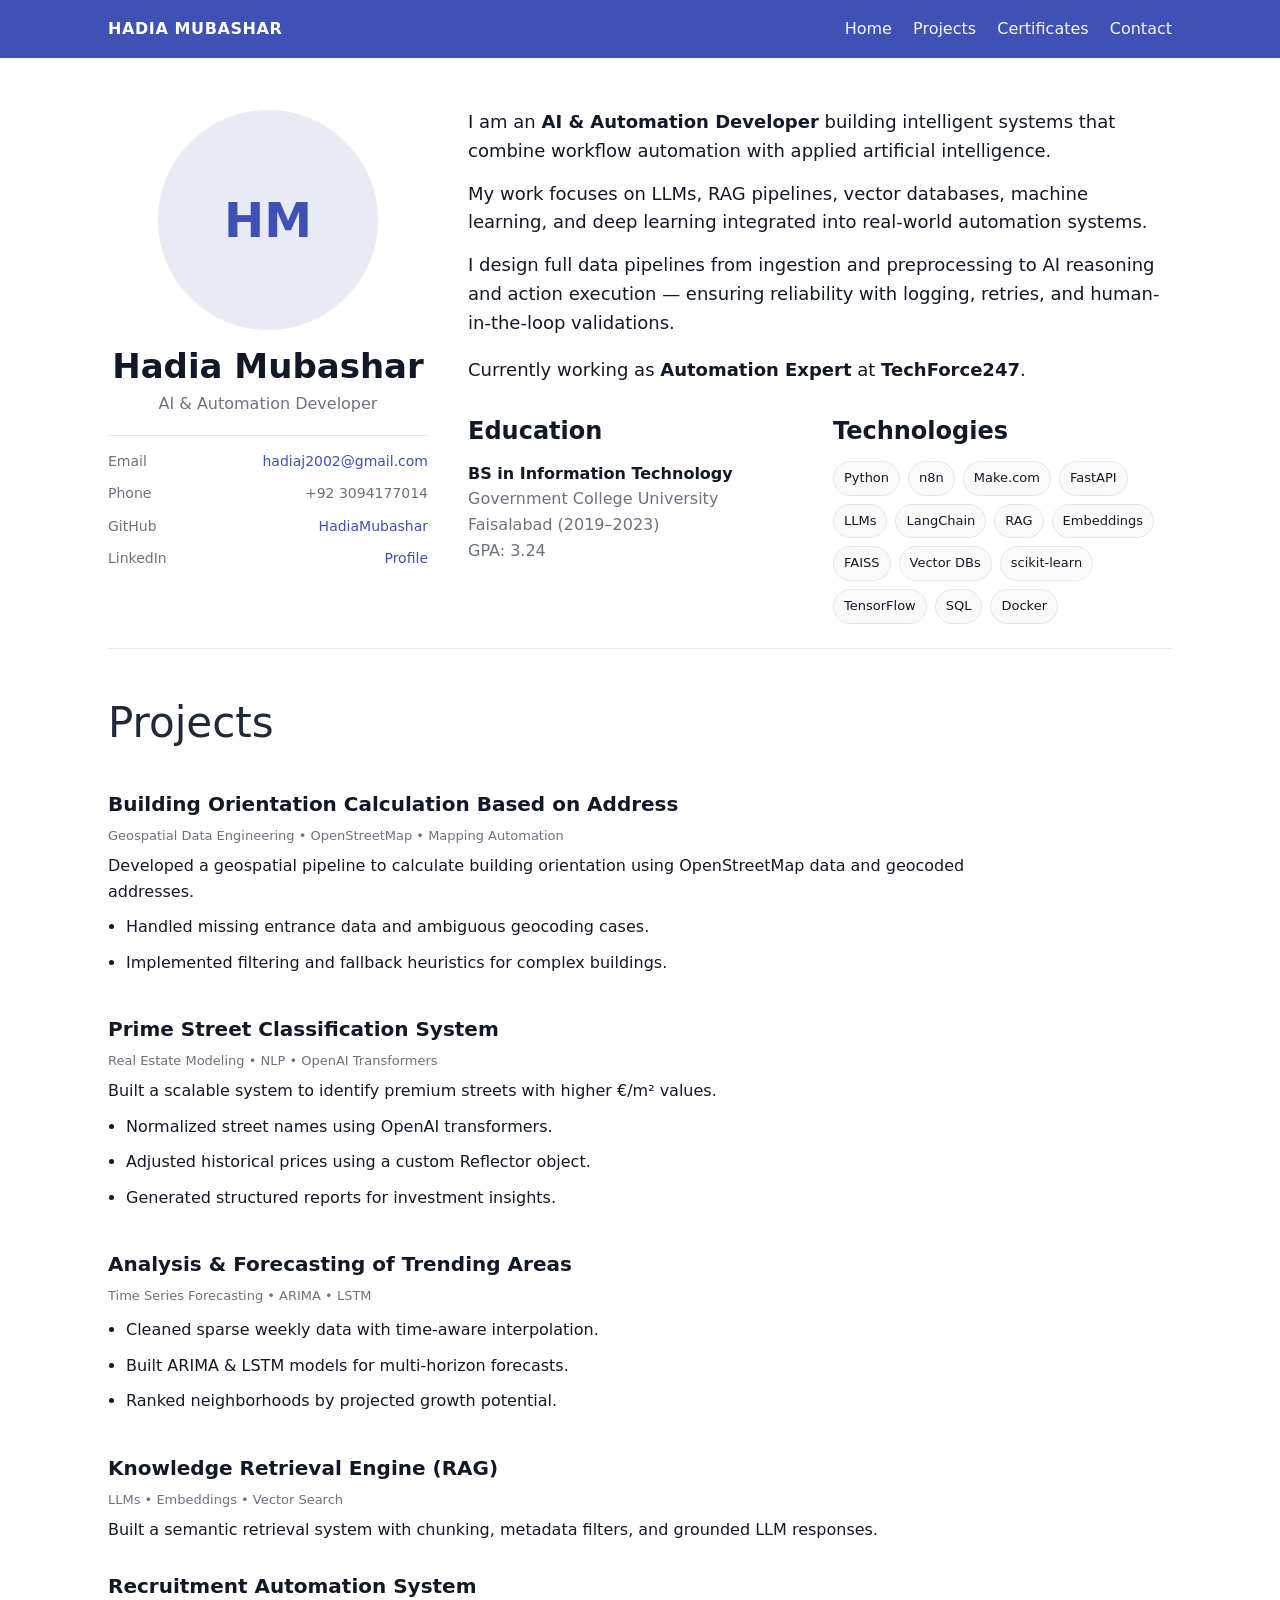
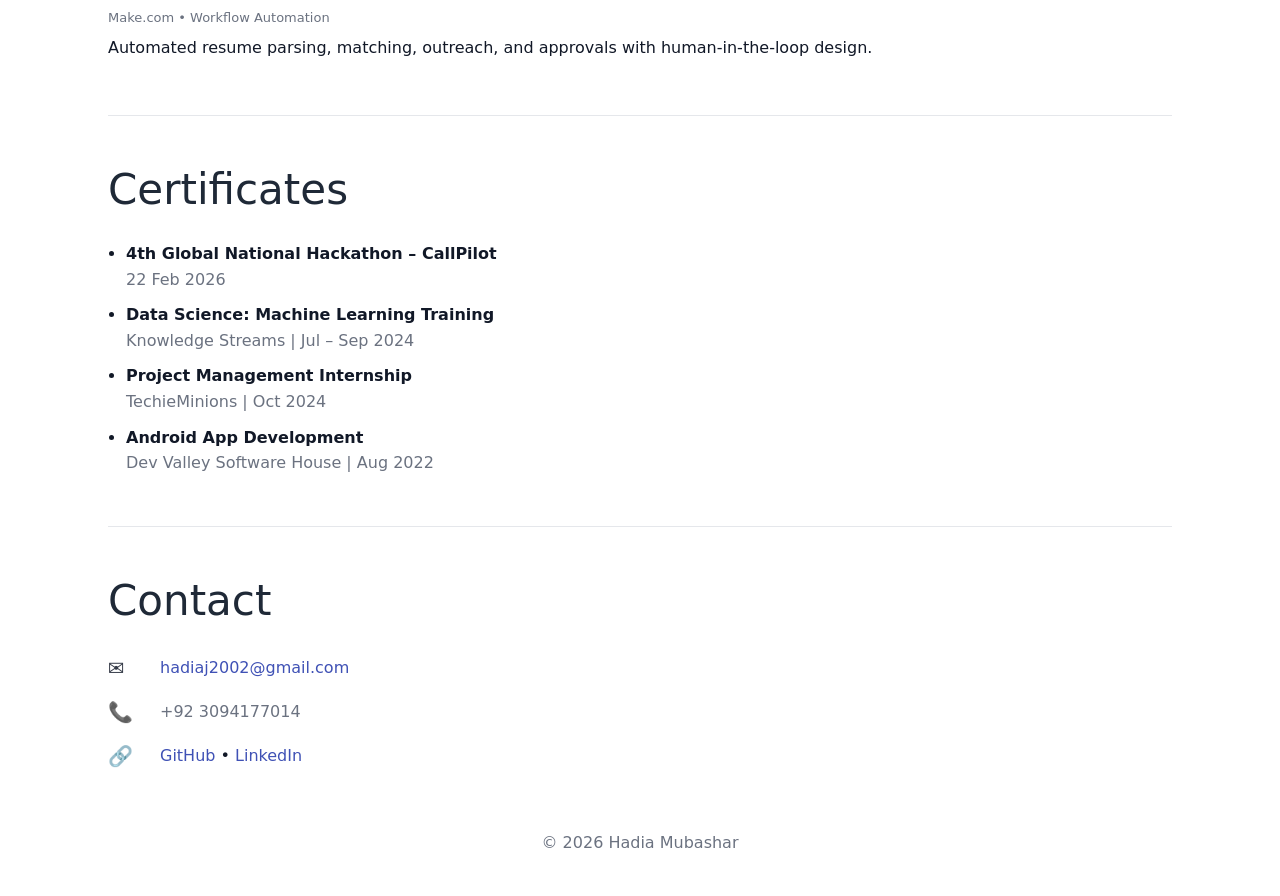
==== index.html @ 17ec46f5 "Update index.html" ====
<!doctype html>
<html lang="en">
<head>
  <meta charset="utf-8" />
  <meta name="viewport" content="width=device-width,initial-scale=1" />
  <title>Hadia Mubashar — AI & Automation Developer</title>
  <meta name="description" content="AI & Automation Developer | Machine Learning | RAG | Vector Databases | Geospatial Data | Forecasting" />
  <link rel="icon" href="./assets/favicon.svg" />
  <link rel="stylesheet" href="./assets/styles.css" />
</head>

<body>

  <!-- Top Navigation -->
  <header class="topbar">
    <div class="container topbar-inner">
      <div class="brand">HADIA MUBASHAR</div>
      <nav class="nav">
        <a href="#home">Home</a>
        <a href="#projects">Projects</a>
        <a href="#certificates">Certificates</a>
        <a href="#contact">Contact</a>
      </nav>
    </div>
  </header>

  <main id="home" class="container">

    <!-- Hero Section -->
    <section class="hero">

      <!-- Left Column -->
      <aside class="left">

        <div class="photo-wrap">
          <!-- Upload your image as assets/profile.jpg -->
          <img class="photo"
               src="./assets/profile.jpg"
               alt="Hadia Mubashar"
               onerror="this.style.display='none'; document.getElementById('photoFallback').style.display='grid';" />
          <div id="photoFallback" class="photo-fallback">HM</div>
        </div>

        <h1 class="name">Hadia Mubashar</h1>
        <div class="role">AI & Automation Developer</div>

        <div class="contact-mini">
          <div><span>Email</span> <a id="emailText" href="#">hadiaj2002@gmail.com</a></div>
          <div><span>Phone</span> <span class="muted">+92 3094177014</span></div>
          <div><span>GitHub</span> <a id="lnk-github" href="#" target="_blank">HadiaMubashar</a></div>
          <div><span>LinkedIn</span> <a id="lnk-linkedin" href="#" target="_blank">Profile</a></div>
        </div>

      </aside>

      <!-- Right Column -->
      <section class="right">

        <p class="lead">
          I am an <strong>AI & Automation Developer</strong> building intelligent systems that combine
          workflow automation with applied artificial intelligence.
        </p>

        <p class="lead">
          My work focuses on LLMs, RAG pipelines, 
          vector databases, machine learning, and 
          deep learning integrated into real-world automation systems.
        </p>

        <p class="lead">
          I design full data pipelines from ingestion and preprocessing to AI reasoning 
          and action execution — ensuring reliability with logging, retries, and 
          human-in-the-loop validations.
        </p>

        <p class="current">
          Currently working as <strong>Automation Expert</strong> at 
          <strong>TechForce247</strong>.
        </p>

        <!-- Education + Technologies -->
        <section class="two-col">

          <div class="block">
            <h2>Education</h2>
            <div class="edu">
              <div class="edu-title">BS in Information Technology</div>
              <div class="muted">Government College University Faisalabad (2019–2023)</div>
              <div class="muted">GPA: 3.24</div>
            </div>
          </div>

          <div class="block">
            <h2>Technologies</h2>
            <div class="chips">
              <span class="chip">Python</span>
              <span class="chip">n8n</span>
              <span class="chip">Make.com</span>
              <span class="chip">FastAPI</span>
              <span class="chip">LLMs</span>
              <span class="chip">LangChain</span>
              <span class="chip">RAG</span>
              <span class="chip">Embeddings</span>
              <span class="chip">FAISS</span>
              <span class="chip">Vector DBs</span>
              <span class="chip">scikit-learn</span>
              <span class="chip">TensorFlow</span>
              <span class="chip">SQL</span>
              <span class="chip">Docker</span>
            </div>
          </div>

        </section>

      </section>
    </section>

    <!-- Projects Section -->
    <section id="projects" class="section">
      <h2 class="section-title">Projects</h2>

      <div class="project">
        <h3>Building Orientation Calculation Based on Address</h3>
        <div class="meta">Geospatial Data Engineering • OpenStreetMap • Mapping Automation</div>
        <p>
          Developed a geospatial pipeline to calculate building orientation using 
          OpenStreetMap data and geocoded addresses.
        </p>
        <ul class="plain-list">
          <li>Handled missing entrance data and ambiguous geocoding cases.</li>
          <li>Implemented filtering and fallback heuristics for complex buildings.</li>
        </ul>
      </div>

      <div class="project">
        <h3>Prime Street Classification System</h3>
        <div class="meta">Real Estate Modeling • NLP • OpenAI Transformers</div>
        <p>
          Built a scalable system to identify premium streets with higher €/m² values.
        </p>
        <ul class="plain-list">
          <li>Normalized street names using OpenAI transformers.</li>
          <li>Adjusted historical prices using a custom Reflector object.</li>
          <li>Generated structured reports for investment insights.</li>
        </ul>
      </div>

      <div class="project">
        <h3>Analysis & Forecasting of Trending Areas</h3>
        <div class="meta">Time Series Forecasting • ARIMA • LSTM</div>
        <ul class="plain-list">
          <li>Cleaned sparse weekly data with time-aware interpolation.</li>
          <li>Built ARIMA & LSTM models for multi-horizon forecasts.</li>
          <li>Ranked neighborhoods by projected growth potential.</li>
        </ul>
      </div>

      <div class="project">
        <h3>Knowledge Retrieval Engine (RAG)</h3>
        <div class="meta">LLMs • Embeddings • Vector Search</div>
        <p>
          Built a semantic retrieval system with chunking, metadata filters,
          and grounded LLM responses.
        </p>
      </div>

      <div class="project">
        <h3>Recruitment Automation System</h3>
        <div class="meta">Make.com • Workflow Automation</div>
        <p>
          Automated resume parsing, matching, outreach, and approvals with 
          human-in-the-loop design.
        </p>
      </div>
    </section>

    <!-- Certificates -->
    <section id="certificates" class="section">
      <h2 class="section-title">Certificates</h2>

      <ul class="plain-list">
        <li>
          <strong>4th Global National Hackathon – CallPilot</strong>
          <div class="muted">22 Feb 2026</div>
        </li>

        <li>
          <strong>Data Science: Machine Learning Training</strong>
          <div class="muted">Knowledge Streams | Jul – Sep 2024</div>
        </li>

        <li>
          <strong>Project Management Internship</strong>
          <div class="muted">TechieMinions | Oct 2024</div>
        </li>

        <li>
          <strong>Android App Development</strong>
          <div class="muted">Dev Valley Software House | Aug 2022</div>
        </li>
      </ul>
    </section>

    <!-- Contact -->
    <section id="contact" class="section contact">
      <h2 class="section-title">Contact</h2>

      <div class="contact-grid">
        <div class="contact-row">
          <div class="icon">✉️</div>
          <div><a id="lnk-email" href="#">hadiaj2002@gmail.com</a></div>
        </div>

        <div class="contact-row">
          <div class="icon">📞</div>
          <div class="muted">+92 3094177014</div>
        </div>

        <div class="contact-row">
          <div class="icon">🔗</div>
          <div>
            <a id="lnk-github2" href="#" target="_blank">GitHub</a> •
            <a id="lnk-linkedin2" href="#" target="_blank">LinkedIn</a>
          </div>
        </div>
      </div>
    </section>

    <footer class="footer">
      © <span id="year"></span> Hadia Mubashar
    </footer>

  </main>

  <script src="./assets/config.js"></script>
  <script src="./assets/app.js"></script>

</body>
</html>
---- assets/styles.css ----
:root{
  --brand:#3f51b5;
  --bg:#ffffff;
  --muted:#6b7280;
  --text:#111827;
  --line:#e5e7eb;
}

*{box-sizing:border-box}
html,body{margin:0;padding:0;background:var(--bg);color:var(--text);font-family: ui-sans-serif, system-ui, -apple-system, Segoe UI, Roboto; line-height:1.6}
a{color:var(--brand);text-decoration:none}
a:hover{text-decoration:underline}

.container{max-width:1100px;margin:0 auto;padding:0 18px}

/* Top bar */
.topbar{position:sticky;top:0;z-index:10;background:var(--brand);color:#fff}
.topbar-inner{display:flex;align-items:center;justify-content:space-between;height:58px}
.brand{font-weight:800;letter-spacing:.6px}
.nav a{color:#fff;margin-left:16px;opacity:.95}
.nav a:hover{opacity:1;text-decoration:none}

/* Hero layout (like the example) */
.hero{
  display:grid;
  grid-template-columns:320px 1fr;
  gap:40px;
  padding:42px 0 24px;
}

@media (max-width: 900px){
  .hero{grid-template-columns:1fr;gap:22px}
}

.left{padding-top:10px}
.photo-wrap{width:220px;height:220px;border-radius:999px;overflow:hidden;margin:0 auto 18px;border:1px solid var(--line);background:#f3f4f6}
.photo{width:100%;height:100%;object-fit:cover;display:block}
.photo-fallback{
  width:100%;height:100%;
  display:none;place-items:center;
  font-weight:900;font-size:48px;color:var(--brand);
  background:#e8eaf6;
}

.name{text-align:center;margin:10px 0 6px;font-size:34px;line-height:1.1}
.role{text-align:center;color:var(--muted);font-size:16px;margin-bottom:18px}

.contact-mini{
  border-top:1px solid var(--line);
  padding-top:14px;
  display:grid;
  gap:10px;
  font-size:14px;
}
.contact-mini > div{display:flex;justify-content:space-between;gap:14px}
.contact-mini span:first-child{color:var(--muted)}

.right{padding-top:8px}
.lead{
  font-size:18px;
  margin:0 0 14px;
}
.current{
  margin:18px 0 0;
  font-size:18px;
}

/* Two-column blocks under description */
.two-col{
  display:grid;
  grid-template-columns:1fr 1fr;
  gap:26px;
  margin-top:28px;
}
@media (max-width: 900px){
  .two-col{grid-template-columns:1fr}
}

.block h2{margin:0 0 10px;font-size:24px}
.edu-title{font-weight:800}
.muted{color:var(--muted)}
.small{font-size:13px}

/* Chips */
.chips{display:flex;flex-wrap:wrap;gap:8px}
.chip{border:1px solid var(--line);padding:6px 10px;border-radius:999px;font-size:13px;background:#fafafa}

/* Sections */
.section{padding:40px 0;border-top:1px solid var(--line)}
.section-title{font-size:42px;font-weight:400;margin:0 0 18px;color:#1f2937}

/* Projects list like “Papers” */
.project{padding:14px 0}
.project h3{margin:0 0 6px;font-size:20px}
.meta{color:var(--muted);font-size:13px;margin-bottom:6px}
.project p{margin:0;max-width:85ch}

.plain-list{margin:0;padding-left:18px}
.plain-list li{margin:10px 0}

/* Contact */
.contact-grid{display:grid;gap:12px;max-width:520px}
.contact-row{display:grid;grid-template-columns:40px 1fr;align-items:center;gap:12px}
.icon{font-size:20px;opacity:.85}

.footer{padding:18px 0 40px;color:var(--muted);text-align:center}
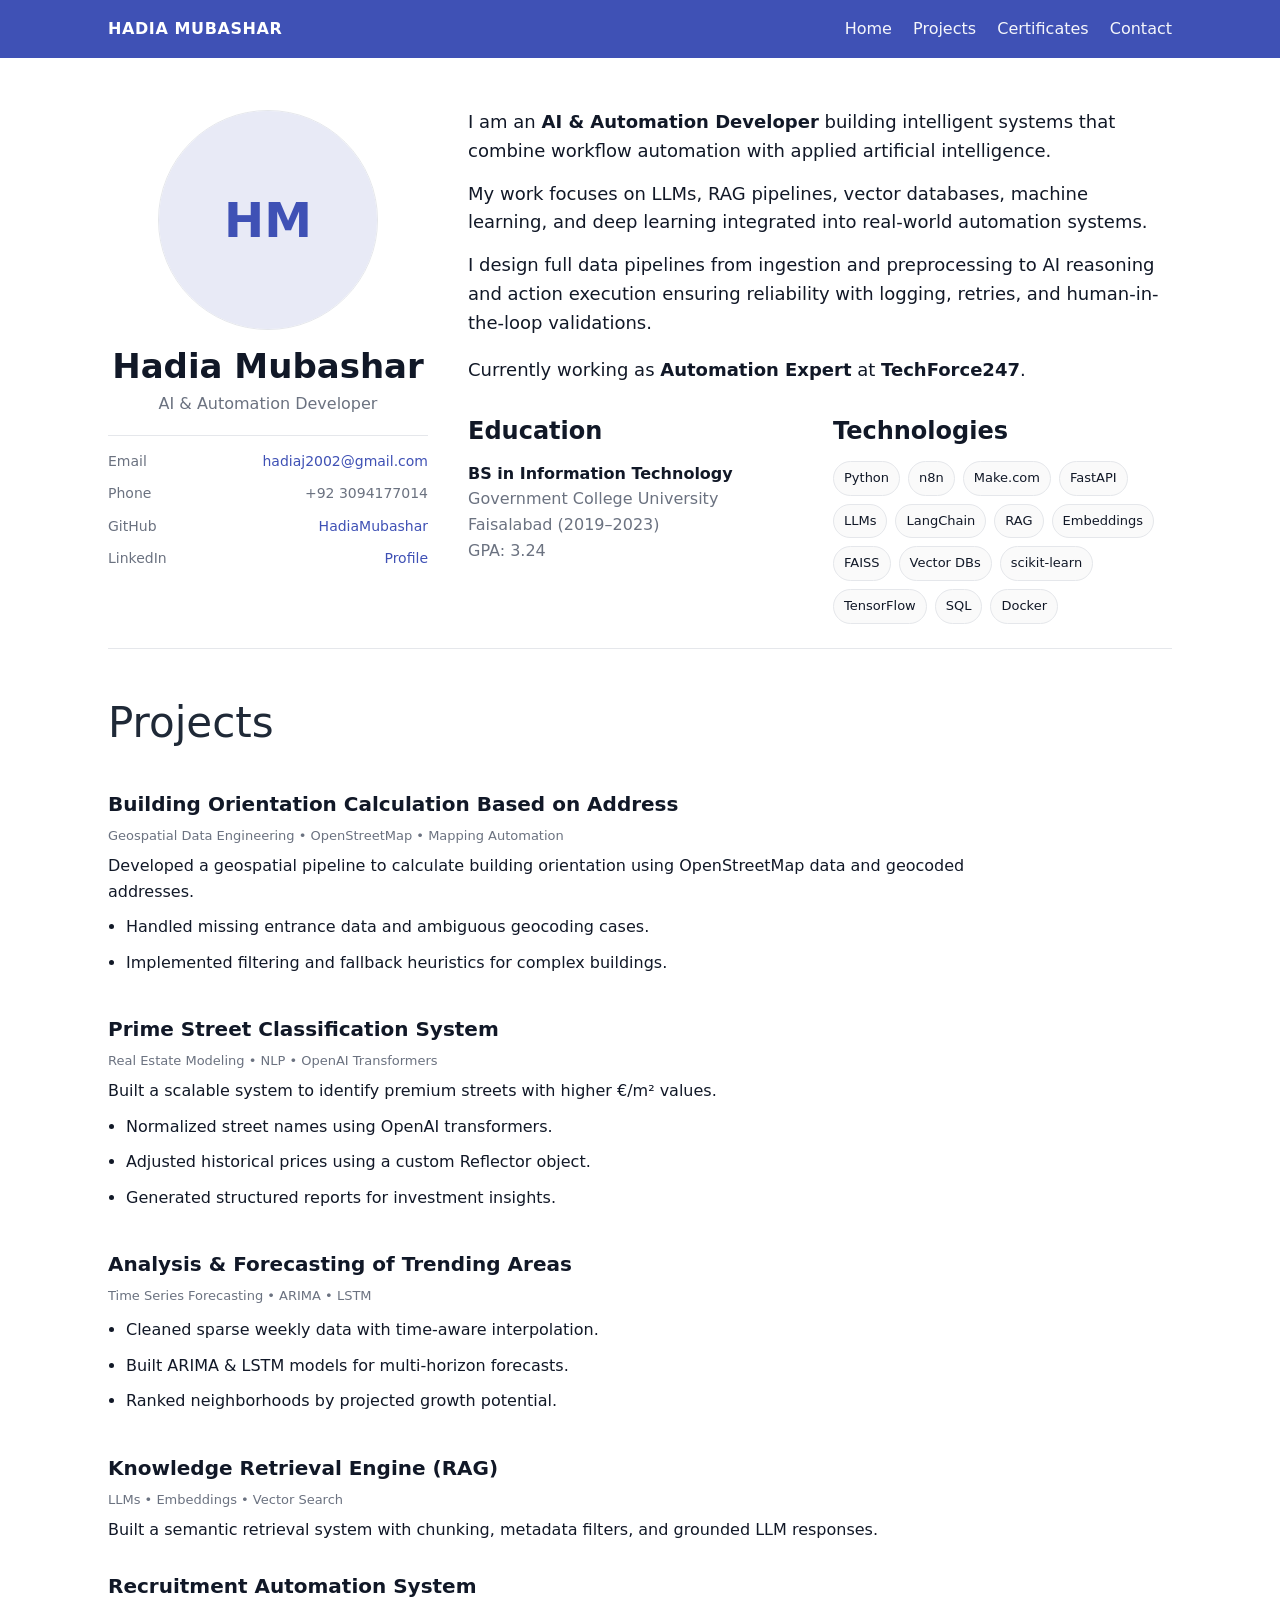
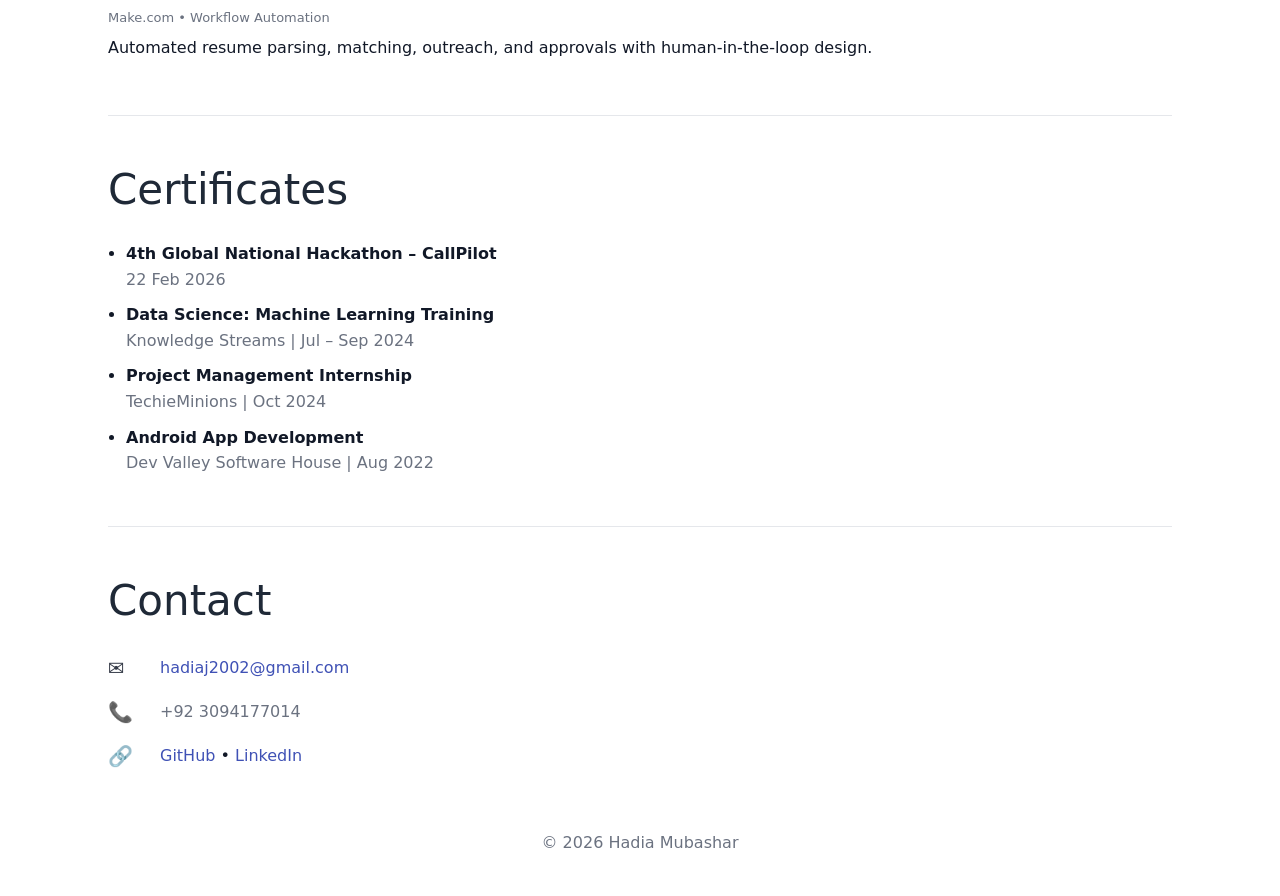
==== commit 4b68b730: "Update index.html" ====
--- a/index.html
+++ b/index.html
@@ -69,7 +69,7 @@
 
         <p class="lead">
           I design full data pipelines from ingestion and preprocessing to AI reasoning 
-          and action execution — ensuring reliability with logging, retries, and 
+          and action execution ensuring reliability with logging, retries, and 
           human-in-the-loop validations.
         </p>
 
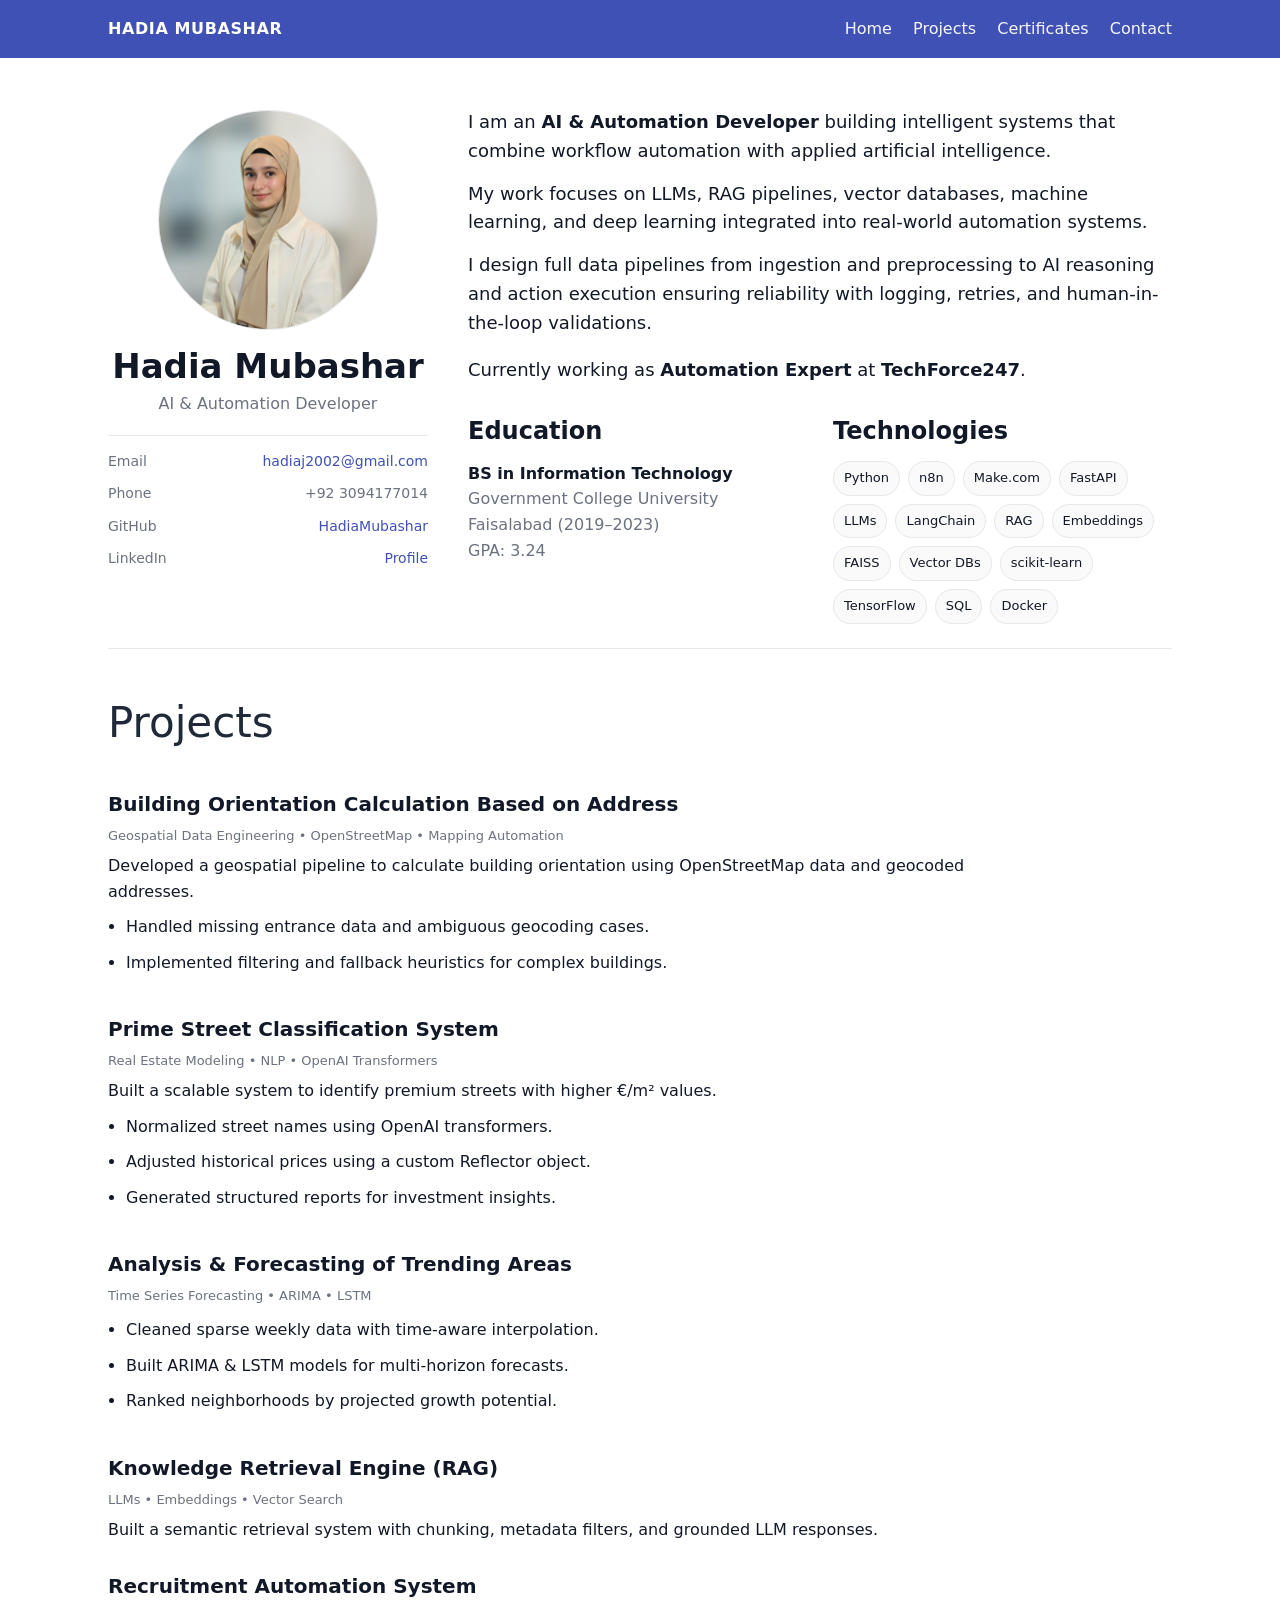
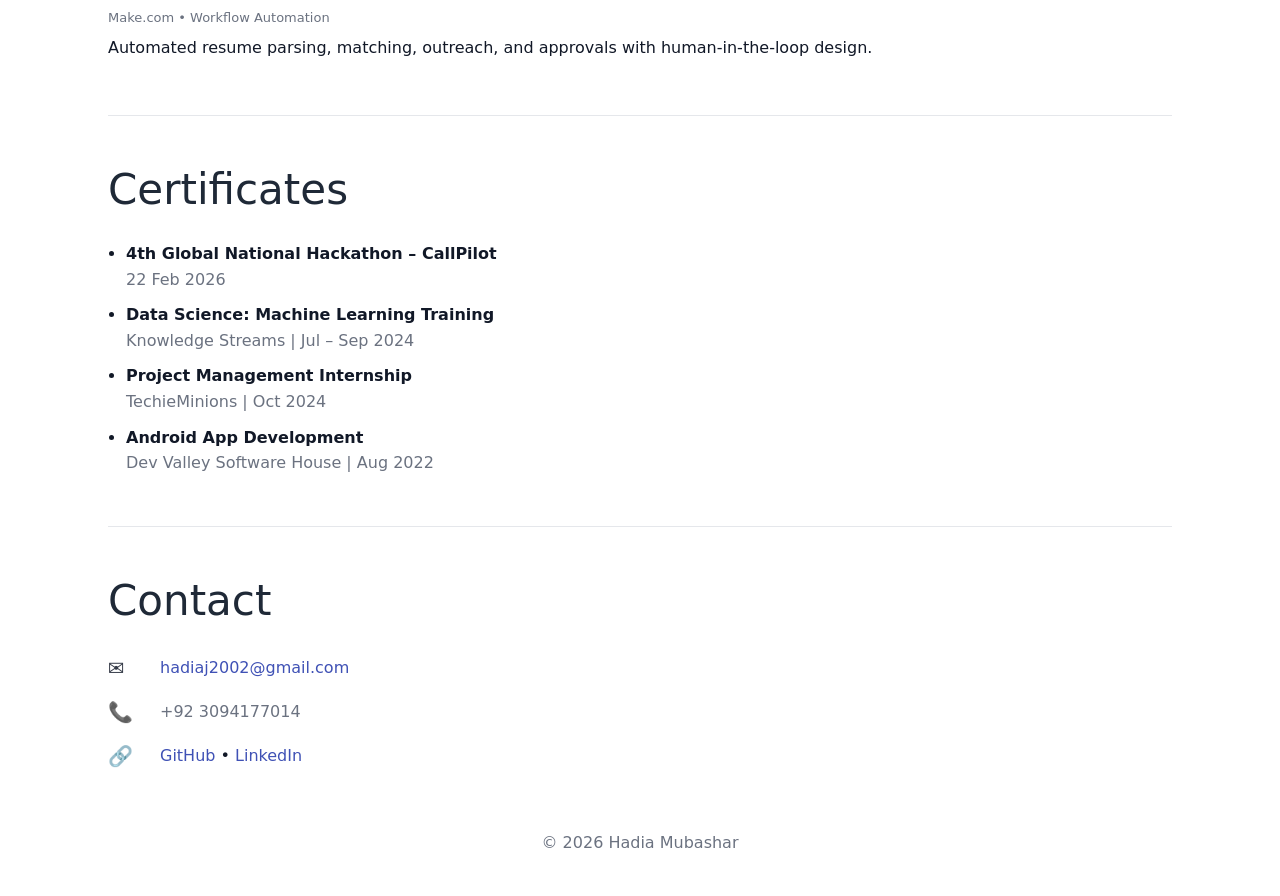
==== commit 36c00cea: "Update index.html" ====
--- a/index.html
+++ b/index.html
@@ -35,7 +35,7 @@
         <div class="photo-wrap">
           <!-- Upload your image as assets/profile.jpg -->
           <img class="photo"
-               src="./assets/profile.jpg"
+               src="./assets/profile.png"
                alt="Hadia Mubashar"
                onerror="this.style.display='none'; document.getElementById('photoFallback').style.display='grid';" />
           <div id="photoFallback" class="photo-fallback">HM</div>
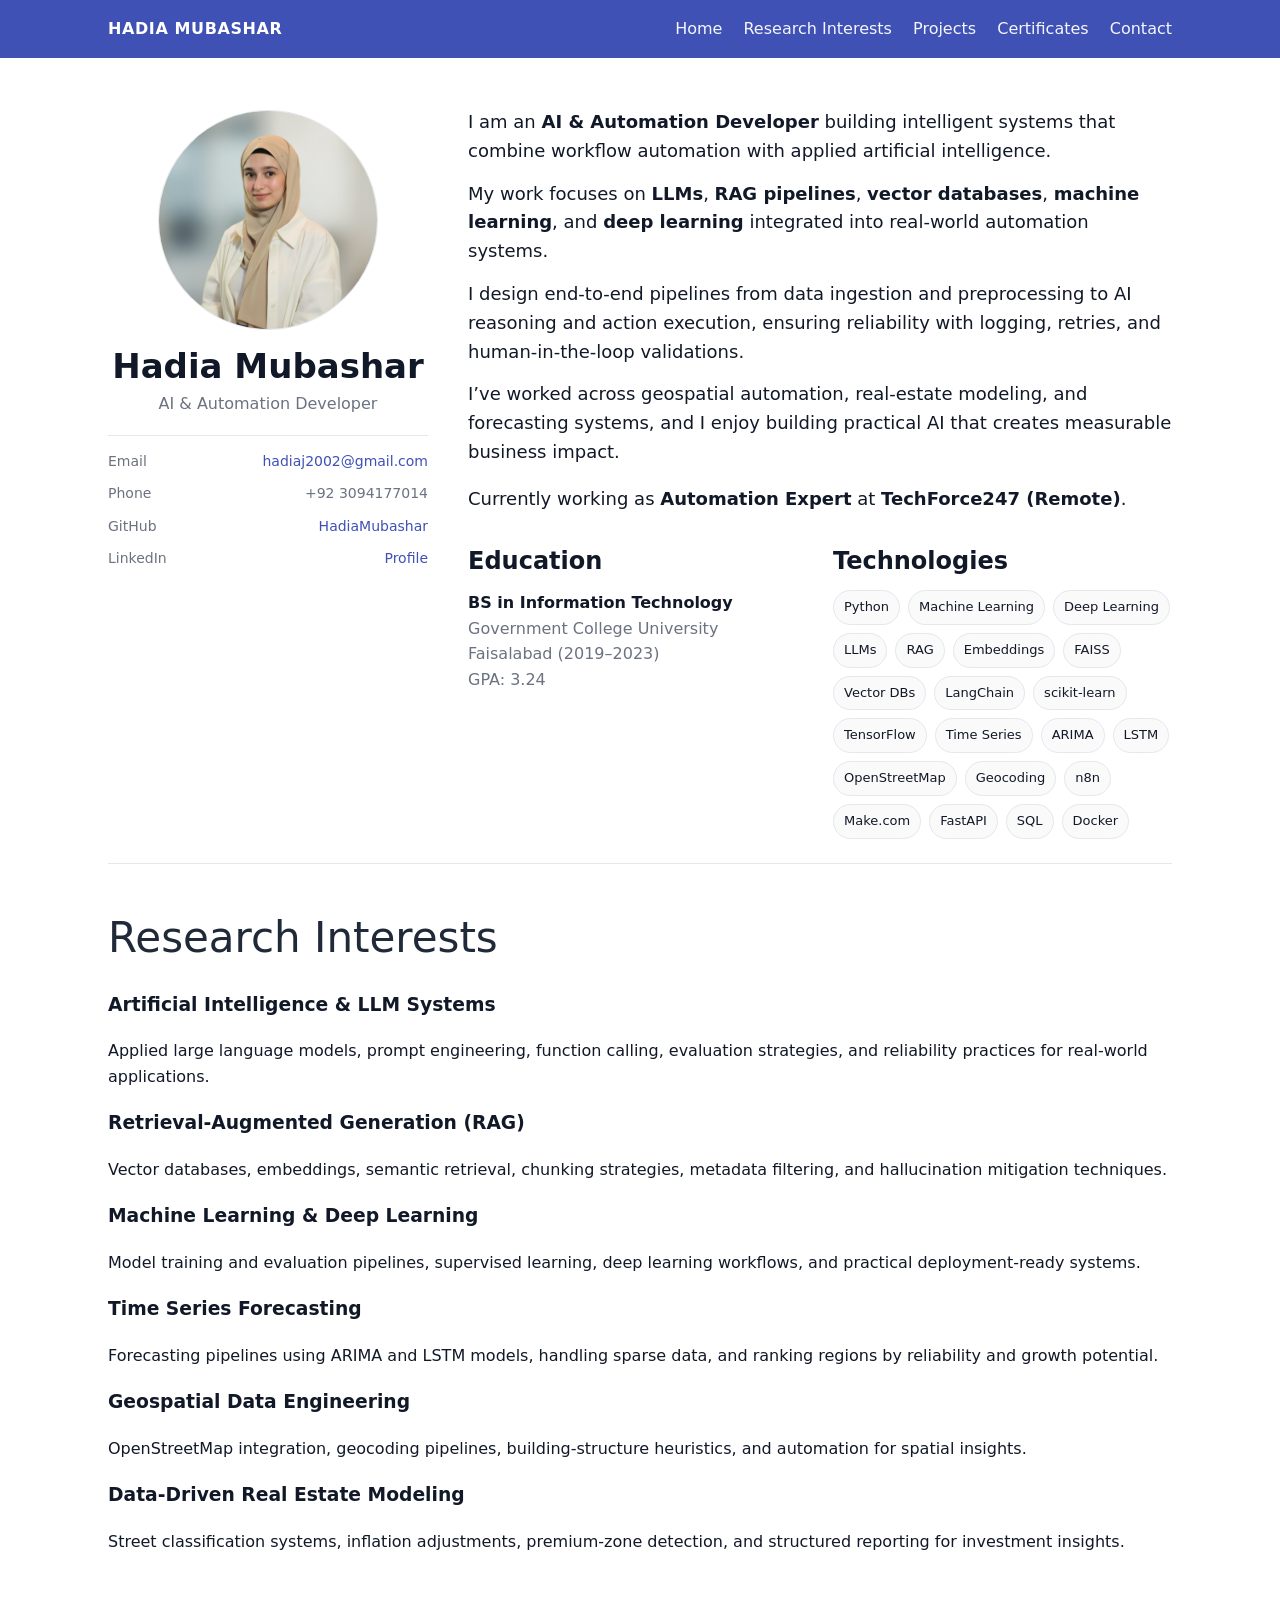
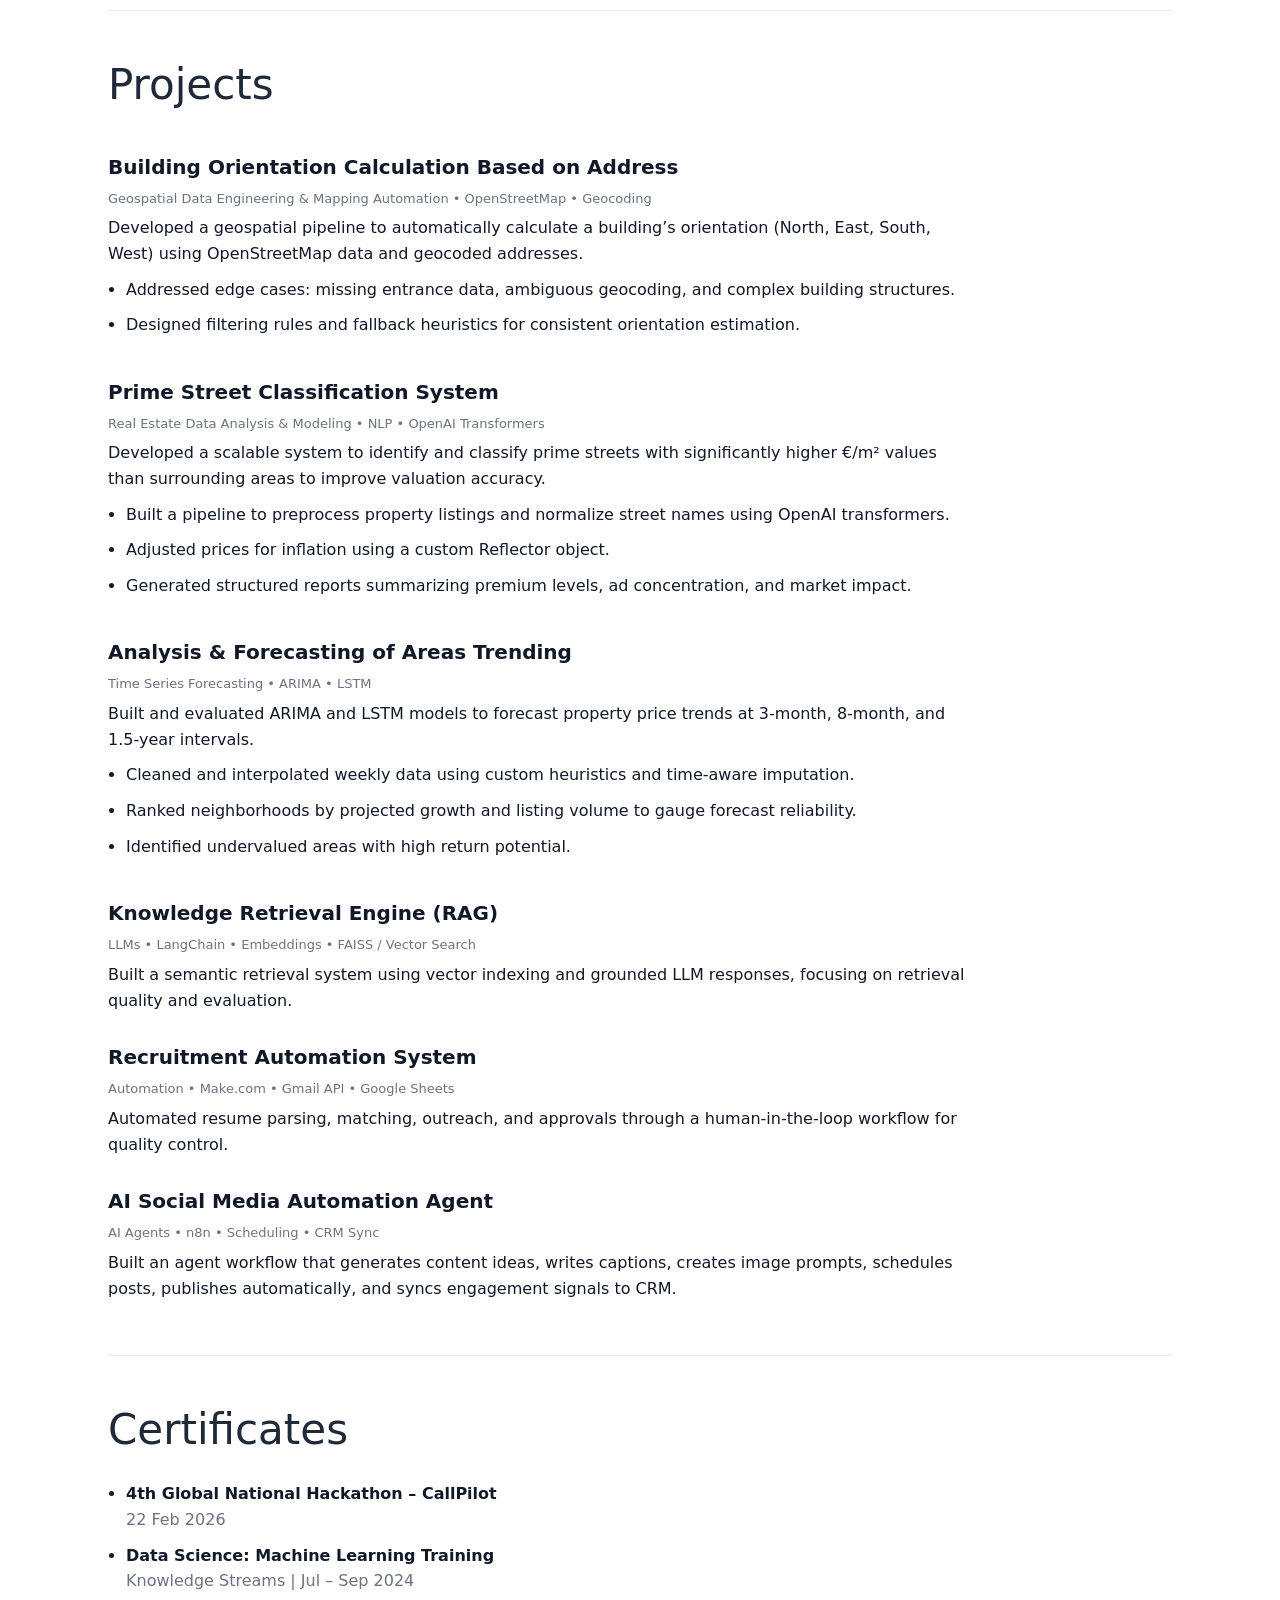
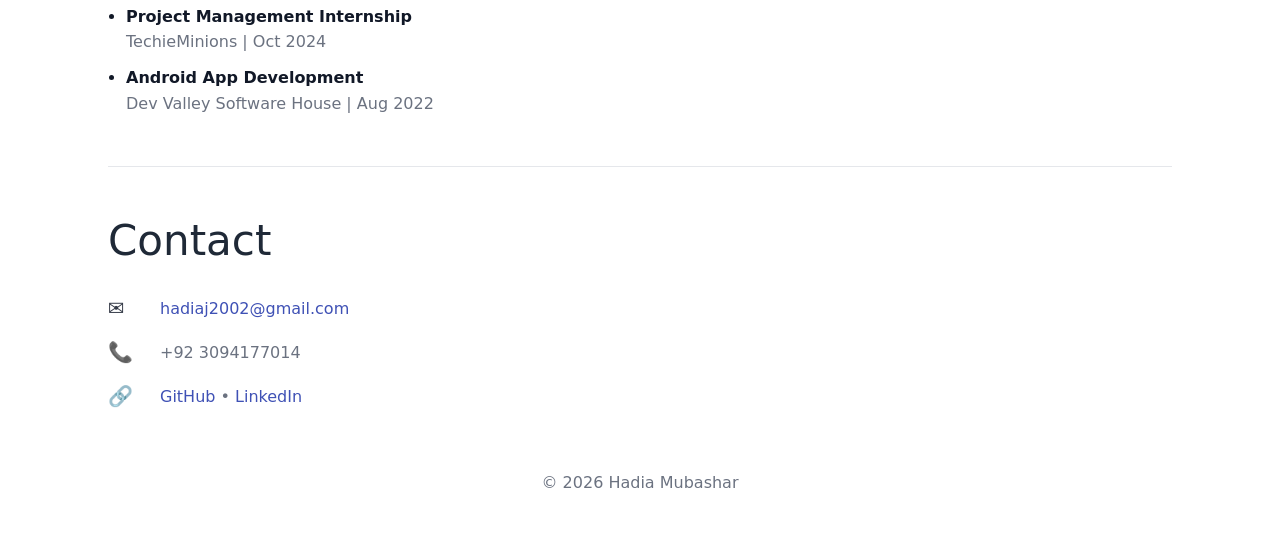
==== commit 61be72f2: "Update index.html" ====
--- a/index.html
+++ b/index.html
@@ -4,7 +4,7 @@
   <meta charset="utf-8" />
   <meta name="viewport" content="width=device-width,initial-scale=1" />
   <title>Hadia Mubashar — AI & Automation Developer</title>
-  <meta name="description" content="AI & Automation Developer | Machine Learning | RAG | Vector Databases | Geospatial Data | Forecasting" />
+  <meta name="description" content="AI & Automation Developer | Machine Learning | Deep Learning | LLMs | RAG | Vector Databases | Geospatial Data | Forecasting" />
   <link rel="icon" href="./assets/favicon.svg" />
   <link rel="stylesheet" href="./assets/styles.css" />
 </head>
@@ -17,6 +17,7 @@
       <div class="brand">HADIA MUBASHAR</div>
       <nav class="nav">
         <a href="#home">Home</a>
+        <a href="#research">Research Interests</a>
         <a href="#projects">Projects</a>
         <a href="#certificates">Certificates</a>
         <a href="#contact">Contact</a>
@@ -33,7 +34,7 @@
       <aside class="left">
 
         <div class="photo-wrap">
-          <!-- Upload your image as assets/profile.jpg -->
+          <!-- Upload your image as assets/profile.png -->
           <img class="photo"
                src="./assets/profile.png"
                alt="Hadia Mubashar"
@@ -47,8 +48,8 @@
         <div class="contact-mini">
           <div><span>Email</span> <a id="emailText" href="#">hadiaj2002@gmail.com</a></div>
           <div><span>Phone</span> <span class="muted">+92 3094177014</span></div>
-          <div><span>GitHub</span> <a id="lnk-github" href="#" target="_blank">HadiaMubashar</a></div>
-          <div><span>LinkedIn</span> <a id="lnk-linkedin" href="#" target="_blank">Profile</a></div>
+          <div><span>GitHub</span> <a id="lnk-github" href="#" target="_blank" rel="noreferrer">HadiaMubashar</a></div>
+          <div><span>LinkedIn</span> <a id="lnk-linkedin" href="#" target="_blank" rel="noreferrer">Profile</a></div>
         </div>
 
       </aside>
@@ -62,20 +63,24 @@
         </p>
 
         <p class="lead">
-          My work focuses on LLMs, RAG pipelines, 
-          vector databases, machine learning, and 
-          deep learning integrated into real-world automation systems.
+          My work focuses on <strong>LLMs</strong>, <strong>RAG pipelines</strong>,
+          <strong>vector databases</strong>, <strong>machine learning</strong>, and
+          <strong>deep learning</strong> integrated into real-world automation systems.
         </p>
 
         <p class="lead">
-          I design full data pipelines from ingestion and preprocessing to AI reasoning 
-          and action execution ensuring reliability with logging, retries, and 
-          human-in-the-loop validations.
+          I design end-to-end pipelines from data ingestion and preprocessing to AI reasoning
+          and action execution, ensuring reliability with logging, retries, and human-in-the-loop validations.
+        </p>
+
+        <p class="lead">
+          I’ve worked across geospatial automation, real-estate modeling, and forecasting systems,
+          and I enjoy building practical AI that creates measurable business impact.
         </p>
 
         <p class="current">
-          Currently working as <strong>Automation Expert</strong> at 
-          <strong>TechForce247</strong>.
+          Currently working as <strong>Automation Expert</strong> at
+          <strong>TechForce247 (Remote)</strong>.
         </p>
 
         <!-- Education + Technologies -->
@@ -94,17 +99,24 @@
             <h2>Technologies</h2>
             <div class="chips">
               <span class="chip">Python</span>
-              <span class="chip">n8n</span>
-              <span class="chip">Make.com</span>
-              <span class="chip">FastAPI</span>
+              <span class="chip">Machine Learning</span>
+              <span class="chip">Deep Learning</span>
               <span class="chip">LLMs</span>
-              <span class="chip">LangChain</span>
               <span class="chip">RAG</span>
               <span class="chip">Embeddings</span>
               <span class="chip">FAISS</span>
               <span class="chip">Vector DBs</span>
+              <span class="chip">LangChain</span>
               <span class="chip">scikit-learn</span>
               <span class="chip">TensorFlow</span>
+              <span class="chip">Time Series</span>
+              <span class="chip">ARIMA</span>
+              <span class="chip">LSTM</span>
+              <span class="chip">OpenStreetMap</span>
+              <span class="chip">Geocoding</span>
+              <span class="chip">n8n</span>
+              <span class="chip">Make.com</span>
+              <span class="chip">FastAPI</span>
               <span class="chip">SQL</span>
               <span class="chip">Docker</span>
             </div>
@@ -115,61 +127,130 @@
       </section>
     </section>
 
+    <!-- Research Interests -->
+    <section id="research" class="section">
+      <h2 class="section-title">Research Interests</h2>
+
+      <div class="research-grid">
+
+        <div class="research-item">
+          <h3>Artificial Intelligence & LLM Systems</h3>
+          <p>
+            Applied large language models, prompt engineering, function calling,
+            evaluation strategies, and reliability practices for real-world applications.
+          </p>
+        </div>
+
+        <div class="research-item">
+          <h3>Retrieval-Augmented Generation (RAG)</h3>
+          <p>
+            Vector databases, embeddings, semantic retrieval, chunking strategies,
+            metadata filtering, and hallucination mitigation techniques.
+          </p>
+        </div>
+
+        <div class="research-item">
+          <h3>Machine Learning & Deep Learning</h3>
+          <p>
+            Model training and evaluation pipelines, supervised learning,
+            deep learning workflows, and practical deployment-ready systems.
+          </p>
+        </div>
+
+        <div class="research-item">
+          <h3>Time Series Forecasting</h3>
+          <p>
+            Forecasting pipelines using ARIMA and LSTM models, handling sparse data,
+            and ranking regions by reliability and growth potential.
+          </p>
+        </div>
+
+        <div class="research-item">
+          <h3>Geospatial Data Engineering</h3>
+          <p>
+            OpenStreetMap integration, geocoding pipelines, building-structure heuristics,
+            and automation for spatial insights.
+          </p>
+        </div>
+
+        <div class="research-item">
+          <h3>Data-Driven Real Estate Modeling</h3>
+          <p>
+            Street classification systems, inflation adjustments, premium-zone detection,
+            and structured reporting for investment insights.
+          </p>
+        </div>
+
+      </div>
+    </section>
+
     <!-- Projects Section -->
     <section id="projects" class="section">
       <h2 class="section-title">Projects</h2>
 
       <div class="project">
         <h3>Building Orientation Calculation Based on Address</h3>
-        <div class="meta">Geospatial Data Engineering • OpenStreetMap • Mapping Automation</div>
-        <p>
-          Developed a geospatial pipeline to calculate building orientation using 
-          OpenStreetMap data and geocoded addresses.
+        <div class="meta">Geospatial Data Engineering & Mapping Automation • OpenStreetMap • Geocoding</div>
+        <p>
+          Developed a geospatial pipeline to automatically calculate a building’s orientation (North, East, South, West)
+          using OpenStreetMap data and geocoded addresses.
         </p>
         <ul class="plain-list">
-          <li>Handled missing entrance data and ambiguous geocoding cases.</li>
-          <li>Implemented filtering and fallback heuristics for complex buildings.</li>
+          <li>Addressed edge cases: missing entrance data, ambiguous geocoding, and complex building structures.</li>
+          <li>Designed filtering rules and fallback heuristics for consistent orientation estimation.</li>
         </ul>
       </div>
 
       <div class="project">
         <h3>Prime Street Classification System</h3>
-        <div class="meta">Real Estate Modeling • NLP • OpenAI Transformers</div>
-        <p>
-          Built a scalable system to identify premium streets with higher €/m² values.
+        <div class="meta">Real Estate Data Analysis & Modeling • NLP • OpenAI Transformers</div>
+        <p>
+          Developed a scalable system to identify and classify prime streets with significantly higher €/m² values
+          than surrounding areas to improve valuation accuracy.
         </p>
         <ul class="plain-list">
-          <li>Normalized street names using OpenAI transformers.</li>
-          <li>Adjusted historical prices using a custom Reflector object.</li>
-          <li>Generated structured reports for investment insights.</li>
+          <li>Built a pipeline to preprocess property listings and normalize street names using OpenAI transformers.</li>
+          <li>Adjusted prices for inflation using a custom Reflector object.</li>
+          <li>Generated structured reports summarizing premium levels, ad concentration, and market impact.</li>
         </ul>
       </div>
 
       <div class="project">
-        <h3>Analysis & Forecasting of Trending Areas</h3>
+        <h3>Analysis & Forecasting of Areas Trending</h3>
         <div class="meta">Time Series Forecasting • ARIMA • LSTM</div>
+        <p>
+          Built and evaluated ARIMA and LSTM models to forecast property price trends at 3-month, 8-month,
+          and 1.5-year intervals.
+        </p>
         <ul class="plain-list">
-          <li>Cleaned sparse weekly data with time-aware interpolation.</li>
-          <li>Built ARIMA & LSTM models for multi-horizon forecasts.</li>
-          <li>Ranked neighborhoods by projected growth potential.</li>
+          <li>Cleaned and interpolated weekly data using custom heuristics and time-aware imputation.</li>
+          <li>Ranked neighborhoods by projected growth and listing volume to gauge forecast reliability.</li>
+          <li>Identified undervalued areas with high return potential.</li>
         </ul>
       </div>
 
       <div class="project">
         <h3>Knowledge Retrieval Engine (RAG)</h3>
-        <div class="meta">LLMs • Embeddings • Vector Search</div>
-        <p>
-          Built a semantic retrieval system with chunking, metadata filters,
-          and grounded LLM responses.
+        <div class="meta">LLMs • LangChain • Embeddings • FAISS / Vector Search</div>
+        <p>
+          Built a semantic retrieval system using vector indexing and grounded LLM responses, focusing on retrieval quality and evaluation.
         </p>
       </div>
 
       <div class="project">
         <h3>Recruitment Automation System</h3>
-        <div class="meta">Make.com • Workflow Automation</div>
-        <p>
-          Automated resume parsing, matching, outreach, and approvals with 
-          human-in-the-loop design.
+        <div class="meta">Automation • Make.com • Gmail API • Google Sheets</div>
+        <p>
+          Automated resume parsing, matching, outreach, and approvals through a human-in-the-loop workflow for quality control.
+        </p>
+      </div>
+
+      <div class="project">
+        <h3>AI Social Media Automation Agent</h3>
+        <div class="meta">AI Agents • n8n • Scheduling • CRM Sync</div>
+        <p>
+          Built an agent workflow that generates content ideas, writes captions, creates image prompts,
+          schedules posts, publishes automatically, and syncs engagement signals to CRM.
         </p>
       </div>
     </section>
@@ -219,8 +300,9 @@
         <div class="contact-row">
           <div class="icon">🔗</div>
           <div>
-            <a id="lnk-github2" href="#" target="_blank">GitHub</a> •
-            <a id="lnk-linkedin2" href="#" target="_blank">LinkedIn</a>
+            <a id="lnk-github2" href="#" target="_blank" rel="noreferrer">GitHub</a>
+            <span class="muted"> • </span>
+            <a id="lnk-linkedin2" href="#" target="_blank" rel="noreferrer">LinkedIn</a>
           </div>
         </div>
       </div>
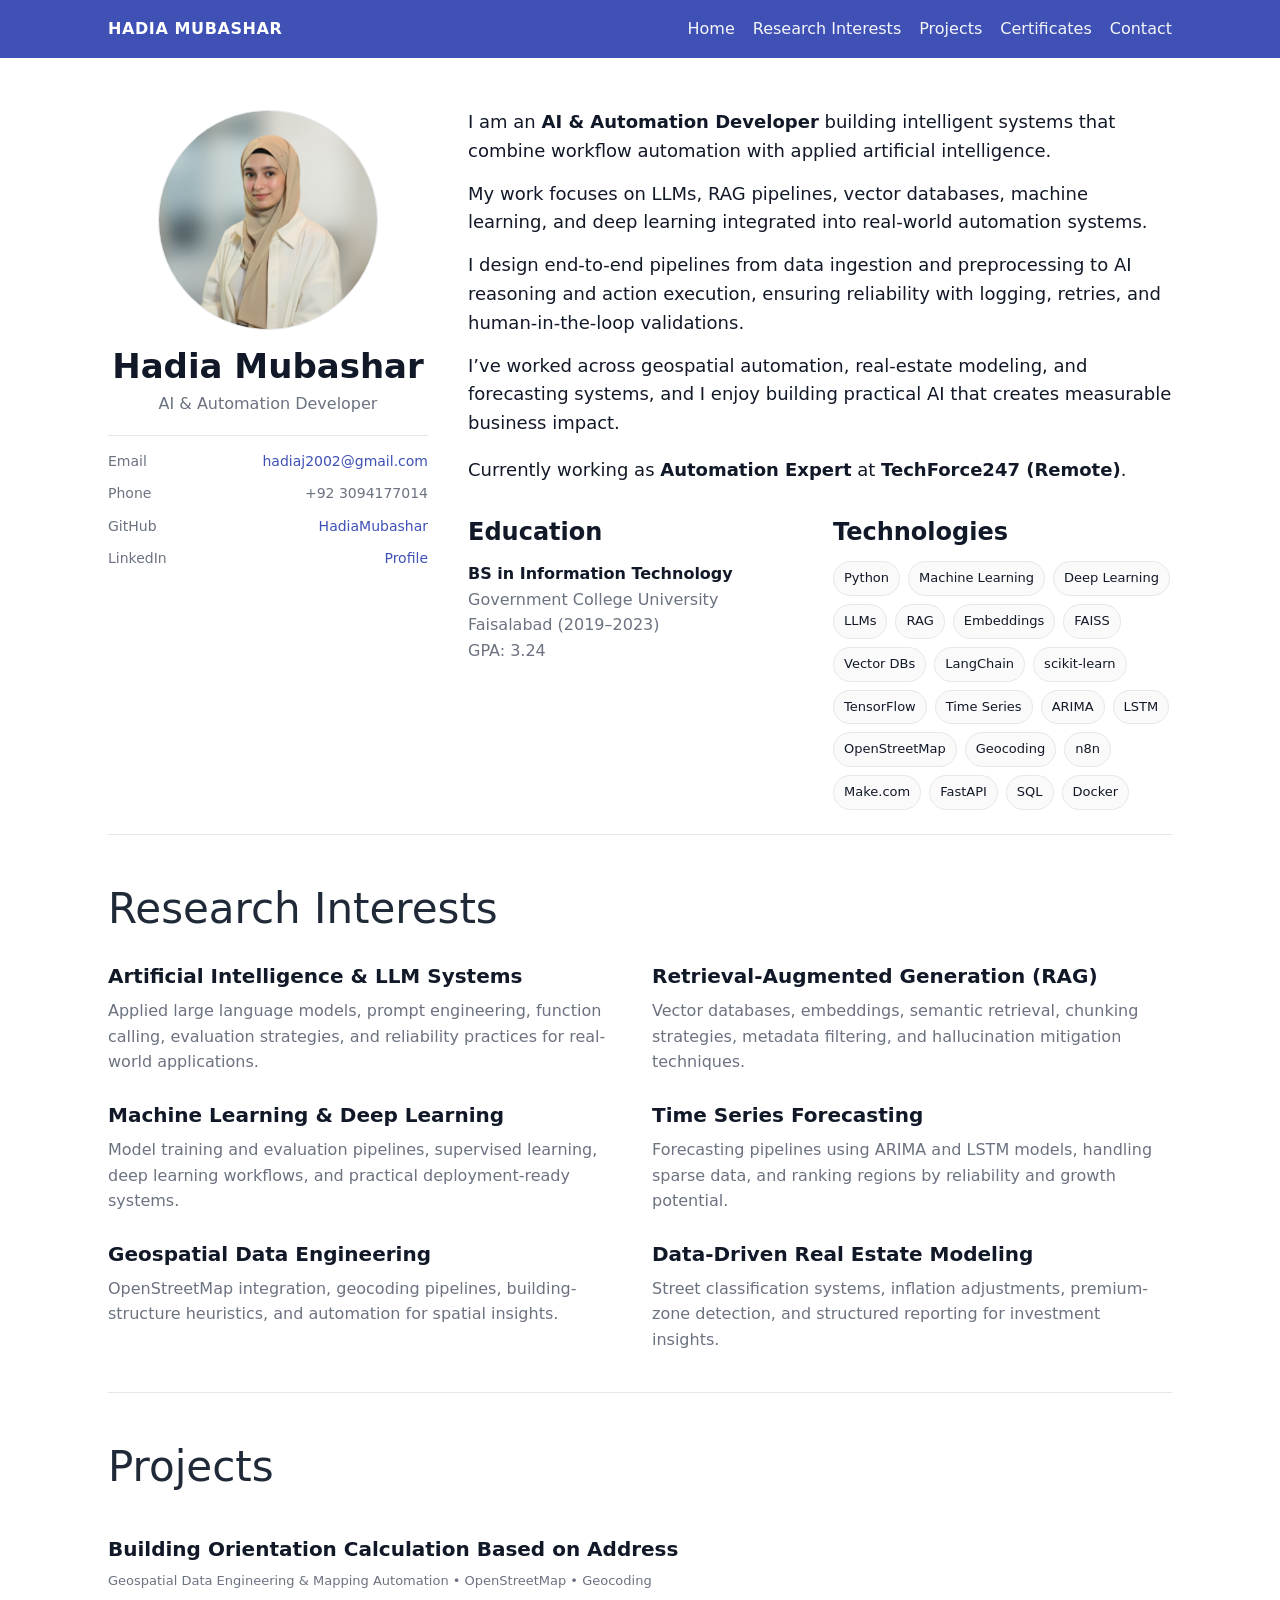
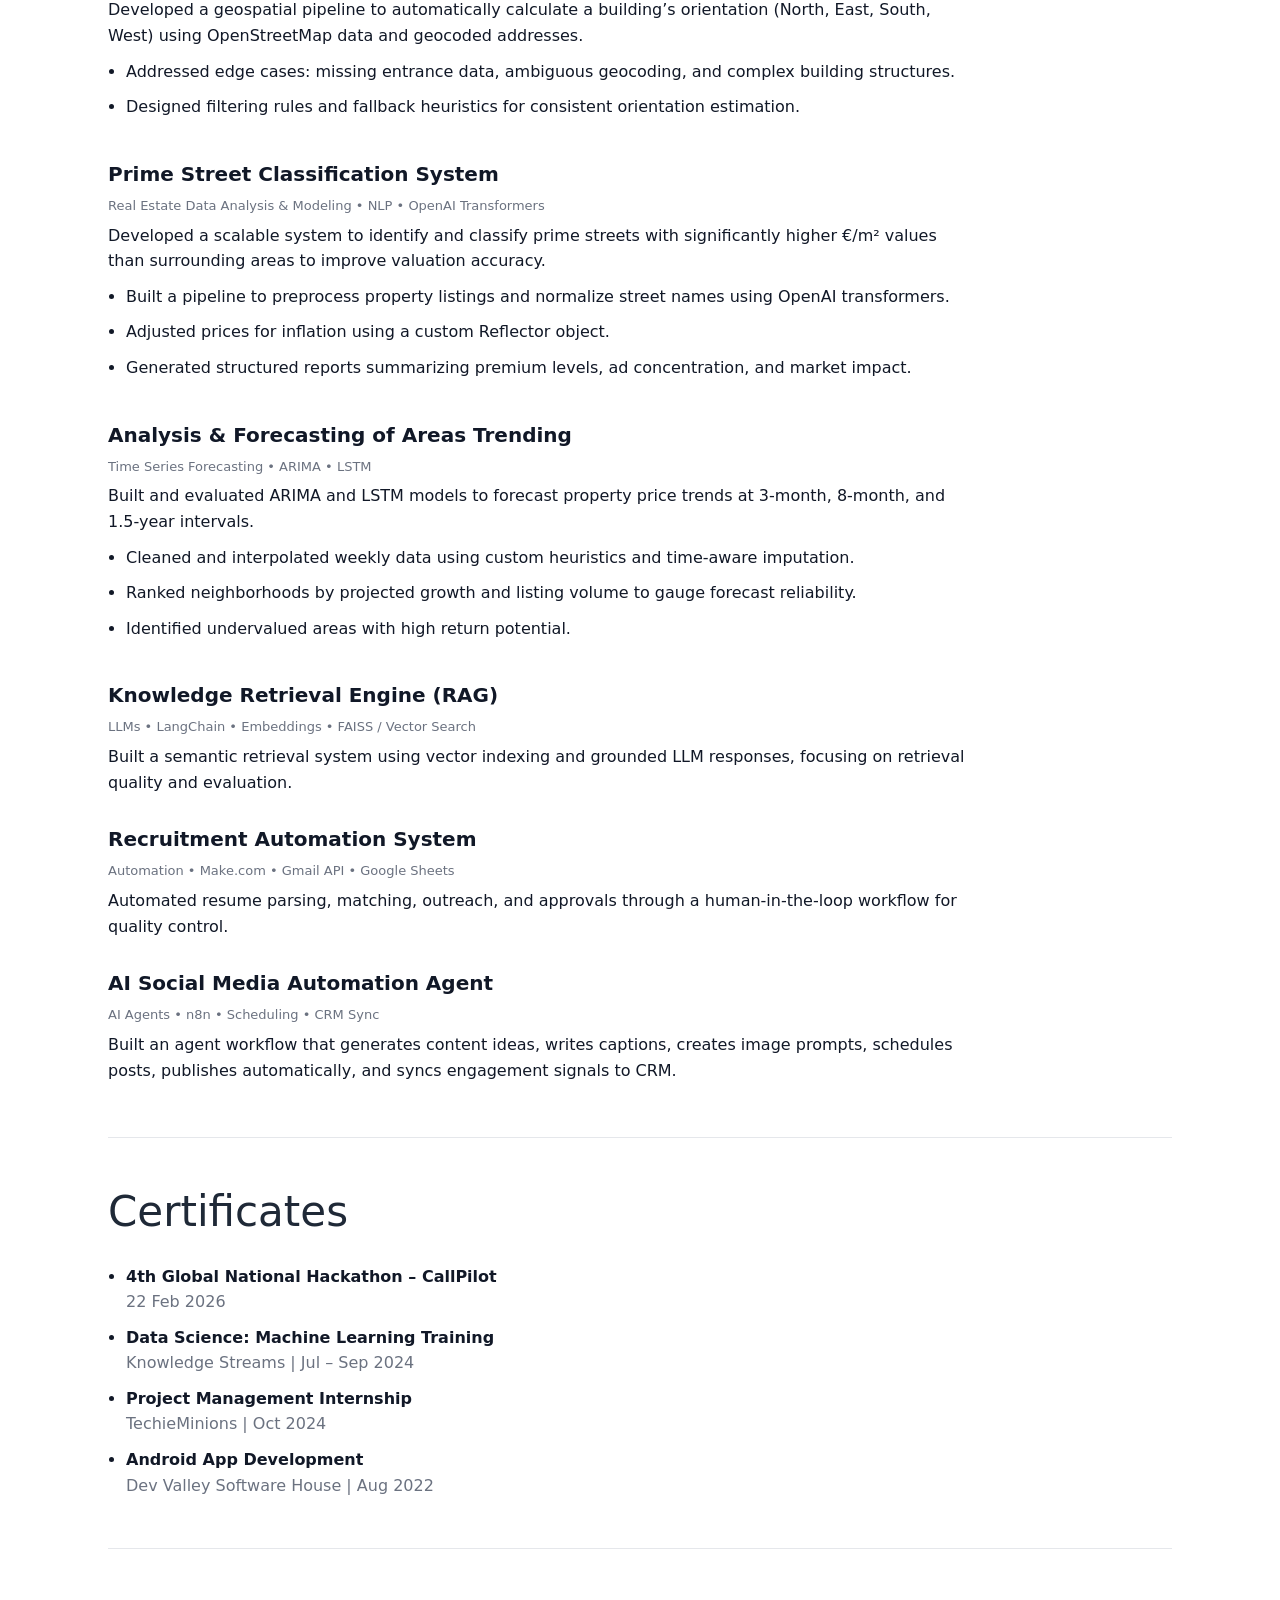
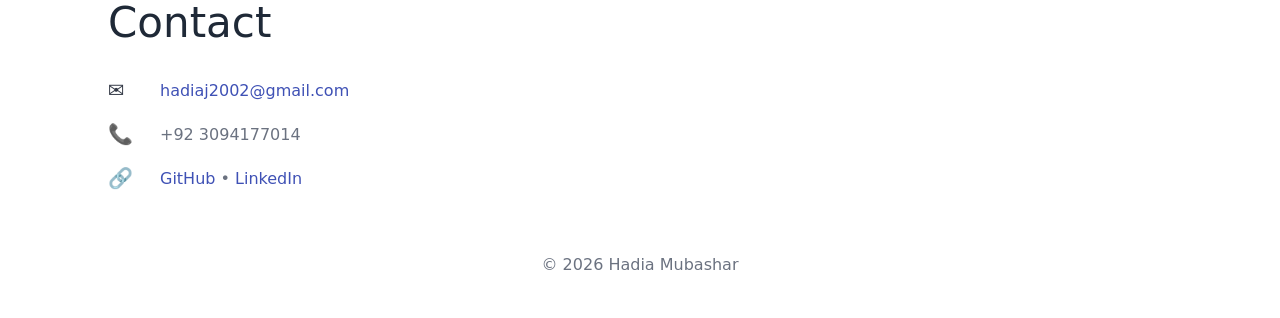
==== commit e6cdbeb9: "Update index.html" ====
--- a/index.html
+++ b/index.html
@@ -63,9 +63,9 @@
         </p>
 
         <p class="lead">
-          My work focuses on <strong>LLMs</strong>, <strong>RAG pipelines</strong>,
-          <strong>vector databases</strong>, <strong>machine learning</strong>, and
-          <strong>deep learning</strong> integrated into real-world automation systems.
+          My work focuses on LLMs, RAG pipelines,
+          vector databases, machine learning, and
+          deep learning integrated into real-world automation systems.
         </p>
 
         <p class="lead">
--- a/assets/styles.css
+++ b/assets/styles.css
@@ -7,7 +7,12 @@
 }
 
 *{box-sizing:border-box}
-html,body{margin:0;padding:0;background:var(--bg);color:var(--text);font-family: ui-sans-serif, system-ui, -apple-system, Segoe UI, Roboto; line-height:1.6}
+html,body{
+  margin:0;padding:0;
+  background:var(--bg);color:var(--text);
+  font-family: ui-sans-serif, system-ui, -apple-system, Segoe UI, Roboto;
+  line-height:1.6
+}
 a{color:var(--brand);text-decoration:none}
 a:hover{text-decoration:underline}
 
@@ -17,23 +22,26 @@
 .topbar{position:sticky;top:0;z-index:10;background:var(--brand);color:#fff}
 .topbar-inner{display:flex;align-items:center;justify-content:space-between;height:58px}
 .brand{font-weight:800;letter-spacing:.6px}
-.nav a{color:#fff;margin-left:16px;opacity:.95}
+.nav{display:flex;flex-wrap:wrap;align-items:center;gap:2px}
+.nav a{color:#fff;margin-left:16px;opacity:.95;white-space:nowrap}
 .nav a:hover{opacity:1;text-decoration:none}
 
-/* Hero layout (like the example) */
+/* Hero layout */
 .hero{
   display:grid;
   grid-template-columns:320px 1fr;
   gap:40px;
   padding:42px 0 24px;
 }
-
 @media (max-width: 900px){
-  .hero{grid-template-columns:1fr;gap:22px}
+  .hero{grid-template-columns:1fr;gap:22px;padding-top:26px}
 }
 
 .left{padding-top:10px}
-.photo-wrap{width:220px;height:220px;border-radius:999px;overflow:hidden;margin:0 auto 18px;border:1px solid var(--line);background:#f3f4f6}
+.photo-wrap{
+  width:220px;height:220px;border-radius:999px;overflow:hidden;
+  margin:0 auto 18px;border:1px solid var(--line);background:#f3f4f6
+}
 .photo{width:100%;height:100%;object-fit:cover;display:block}
 .photo-fallback{
   width:100%;height:100%;
@@ -56,14 +64,8 @@
 .contact-mini span:first-child{color:var(--muted)}
 
 .right{padding-top:8px}
-.lead{
-  font-size:18px;
-  margin:0 0 14px;
-}
-.current{
-  margin:18px 0 0;
-  font-size:18px;
-}
+.lead{font-size:18px;margin:0 0 14px}
+.current{margin:18px 0 0;font-size:18px}
 
 /* Two-column blocks under description */
 .two-col{
@@ -75,7 +77,6 @@
 @media (max-width: 900px){
   .two-col{grid-template-columns:1fr}
 }
-
 .block h2{margin:0 0 10px;font-size:24px}
 .edu-title{font-weight:800}
 .muted{color:var(--muted)}
@@ -83,19 +84,37 @@
 
 /* Chips */
 .chips{display:flex;flex-wrap:wrap;gap:8px}
-.chip{border:1px solid var(--line);padding:6px 10px;border-radius:999px;font-size:13px;background:#fafafa}
+.chip{
+  border:1px solid var(--line);
+  padding:6px 10px;
+  border-radius:999px;
+  font-size:13px;
+  background:#fafafa
+}
 
 /* Sections */
 .section{padding:40px 0;border-top:1px solid var(--line)}
 .section-title{font-size:42px;font-weight:400;margin:0 0 18px;color:#1f2937}
 
-/* Projects list like “Papers” */
+/* Research Section */
+.research-grid{
+  display:grid;
+  grid-template-columns:repeat(2,1fr);
+  gap:24px;
+}
+@media (max-width:900px){
+  .research-grid{grid-template-columns:1fr}
+}
+.research-item h3{margin:0 0 6px;font-size:20px}
+.research-item p{margin:0;color:var(--muted);max-width:70ch}
+
+/* Projects list style */
 .project{padding:14px 0}
 .project h3{margin:0 0 6px;font-size:20px}
 .meta{color:var(--muted);font-size:13px;margin-bottom:6px}
 .project p{margin:0;max-width:85ch}
 
-.plain-list{margin:0;padding-left:18px}
+.plain-list{margin:10px 0 0;padding-left:18px}
 .plain-list li{margin:10px 0}
 
 /* Contact */
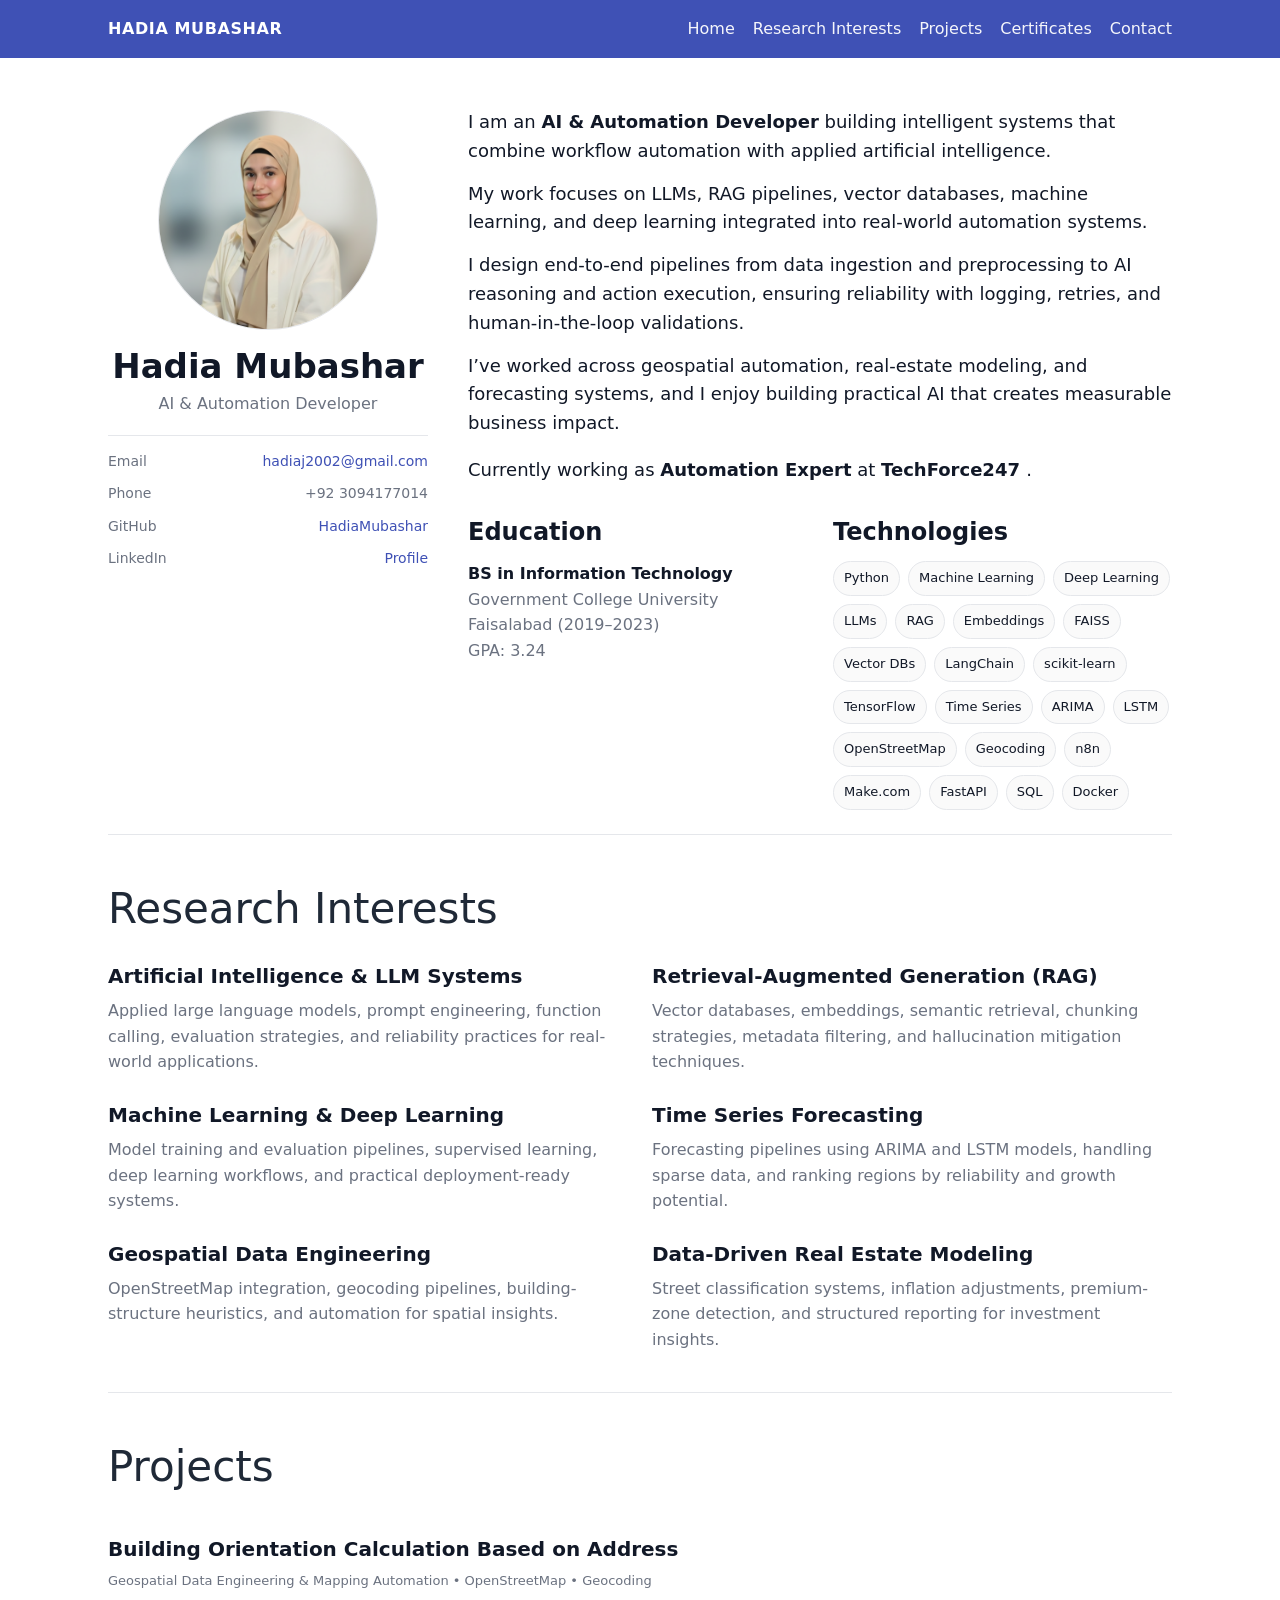
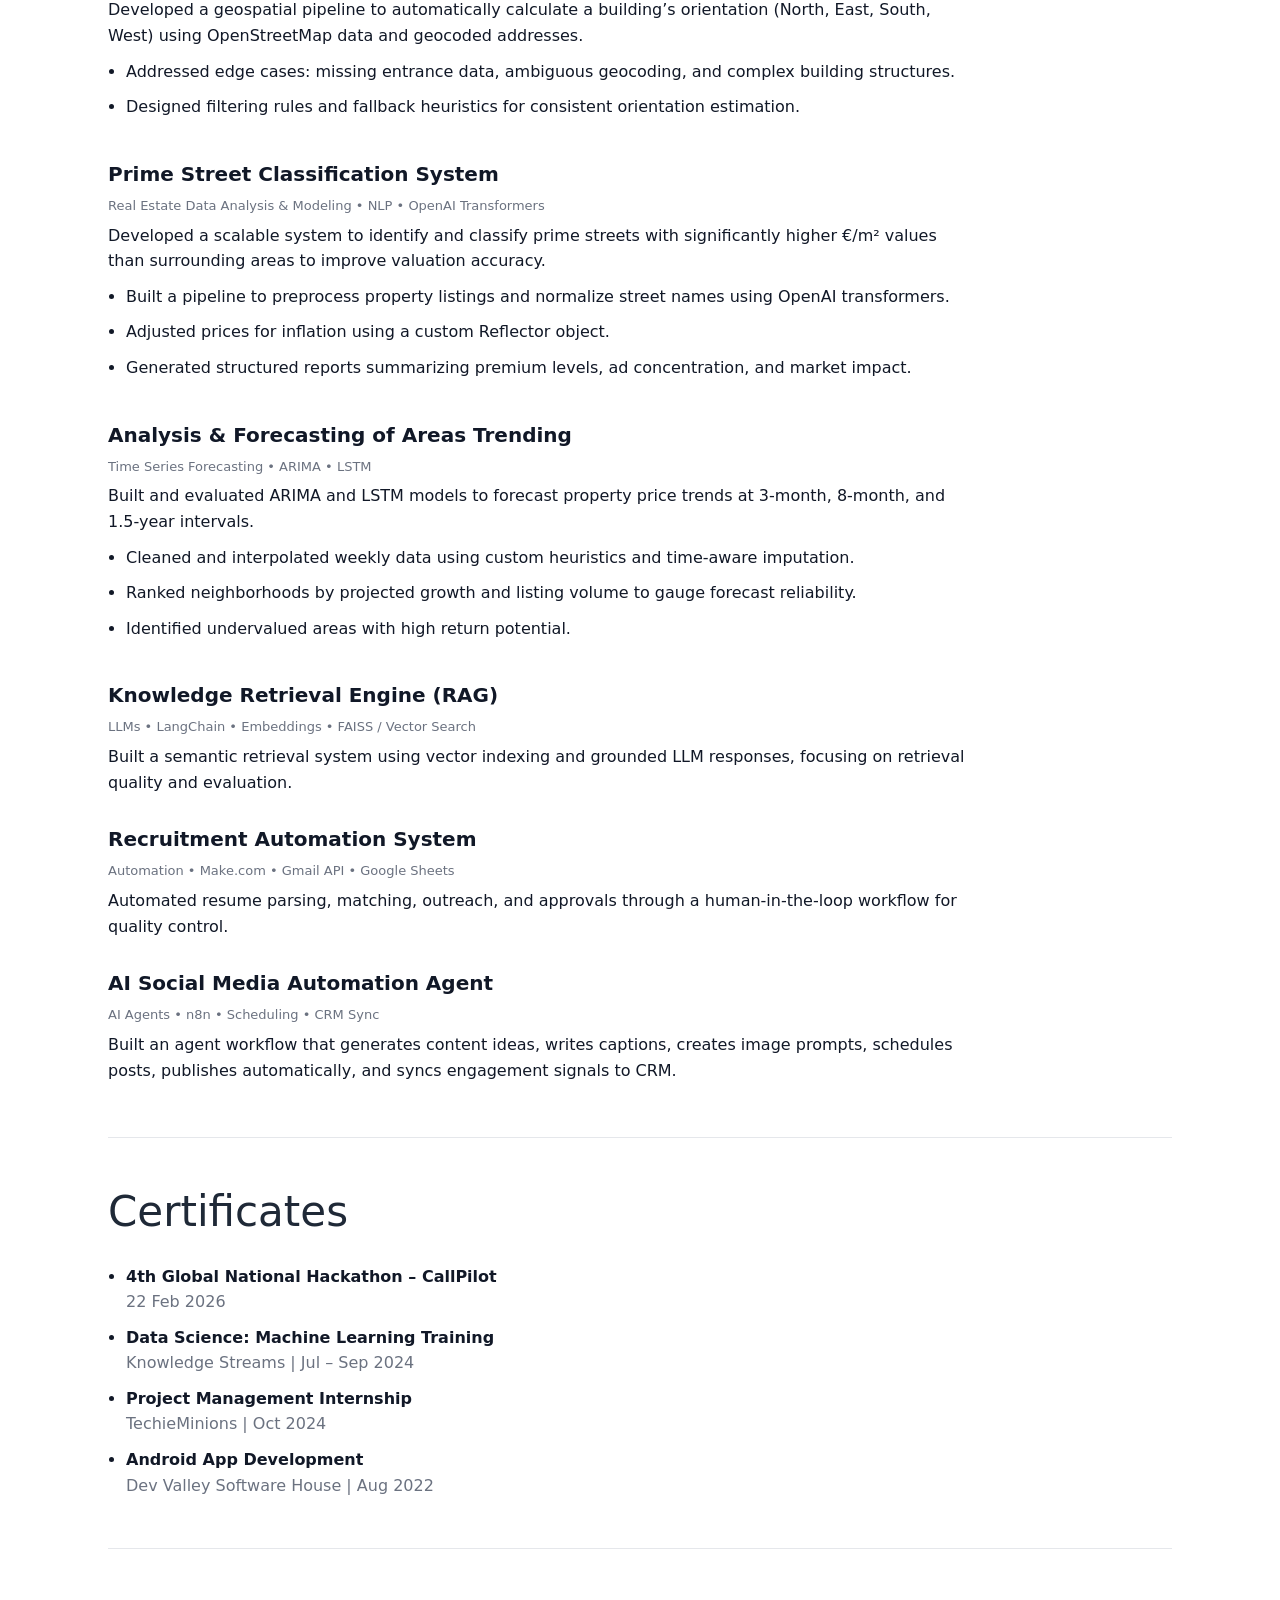
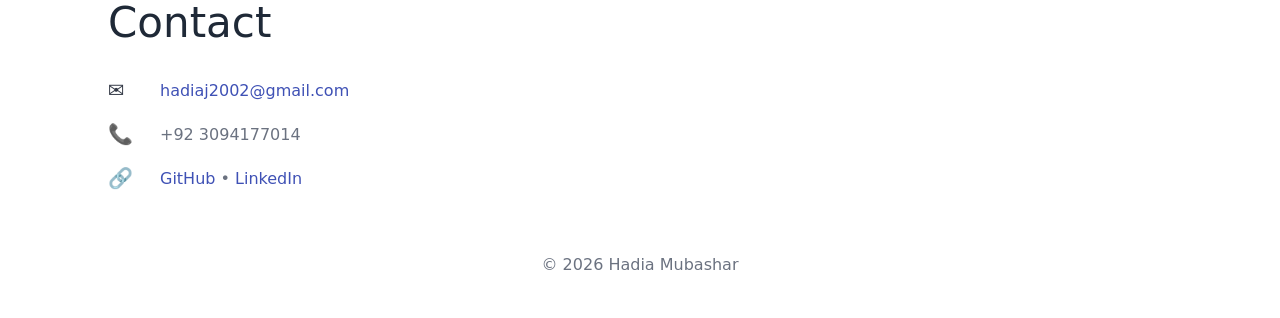
==== commit 51082c7d: "Update index.html" ====
--- a/index.html
+++ b/index.html
@@ -80,7 +80,7 @@
 
         <p class="current">
           Currently working as <strong>Automation Expert</strong> at
-          <strong>TechForce247 (Remote)</strong>.
+          <strong>TechForce247 </strong>.
         </p>
 
         <!-- Education + Technologies -->
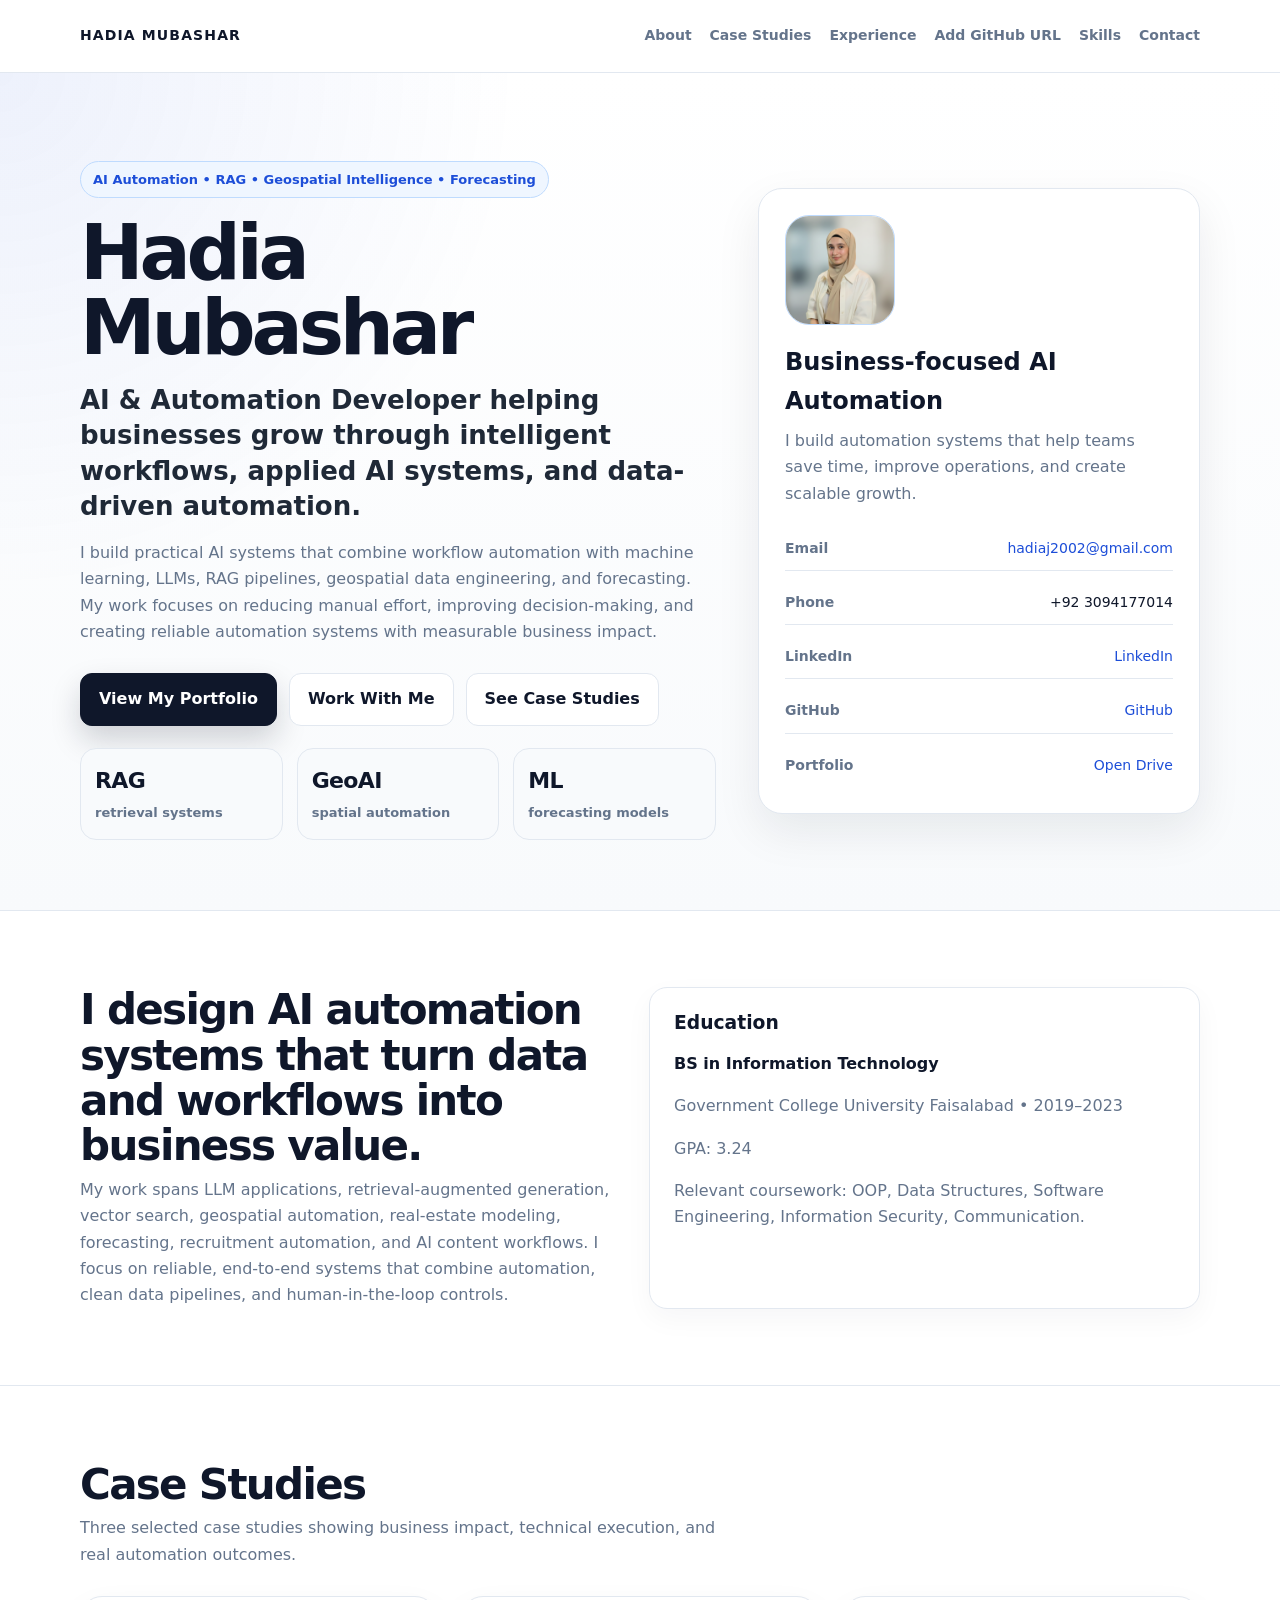
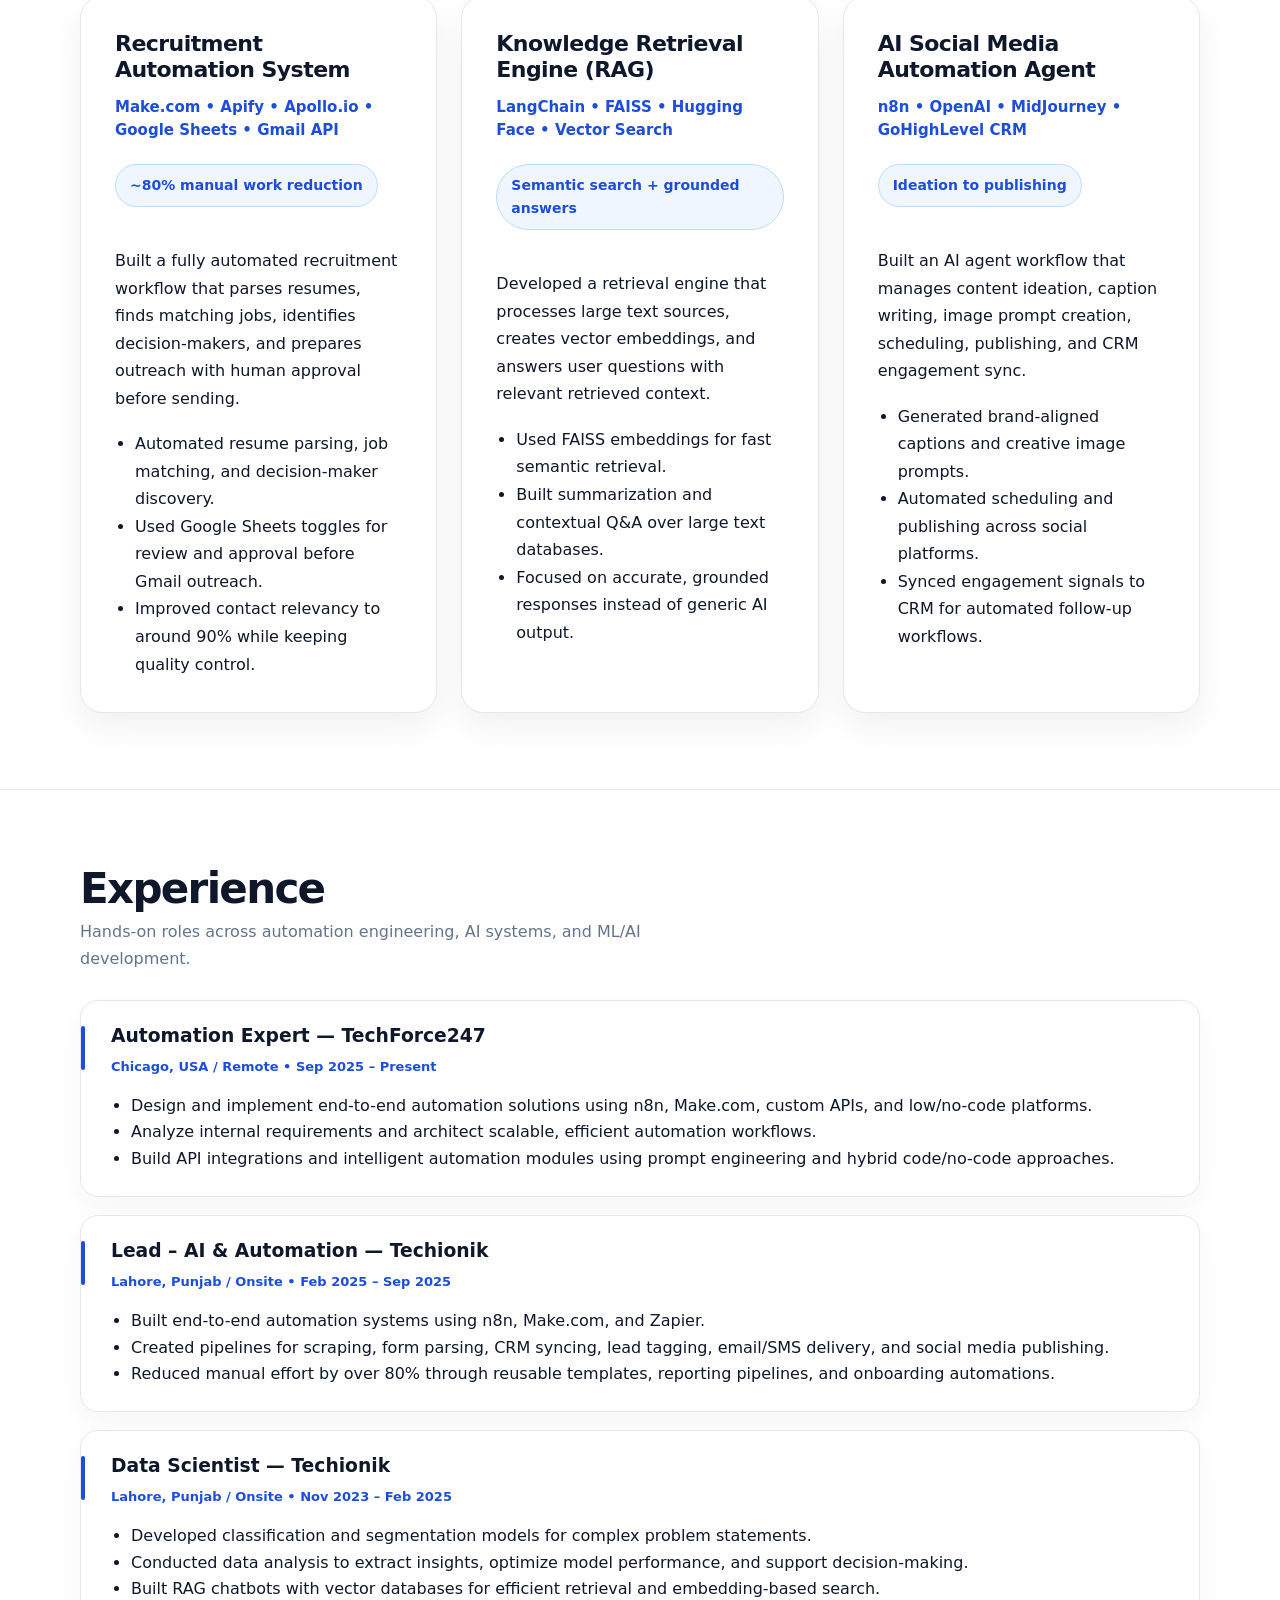
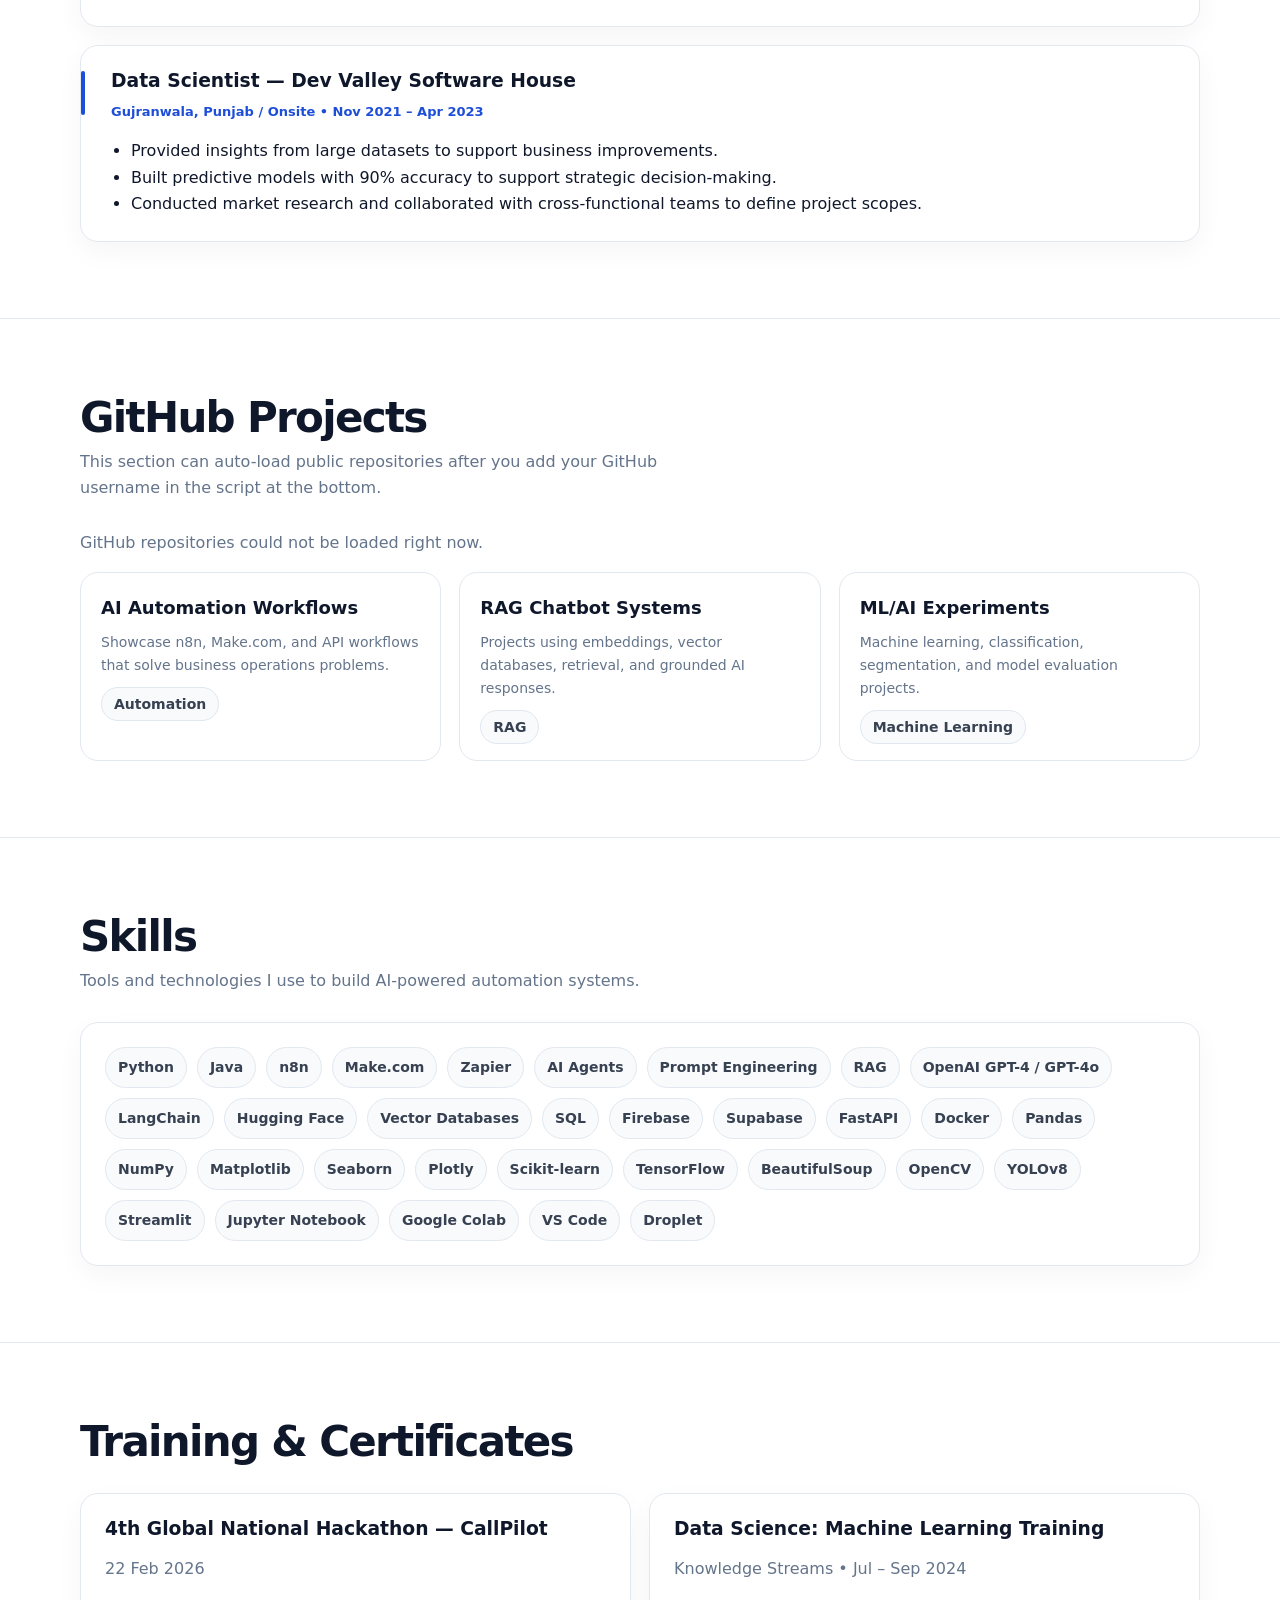
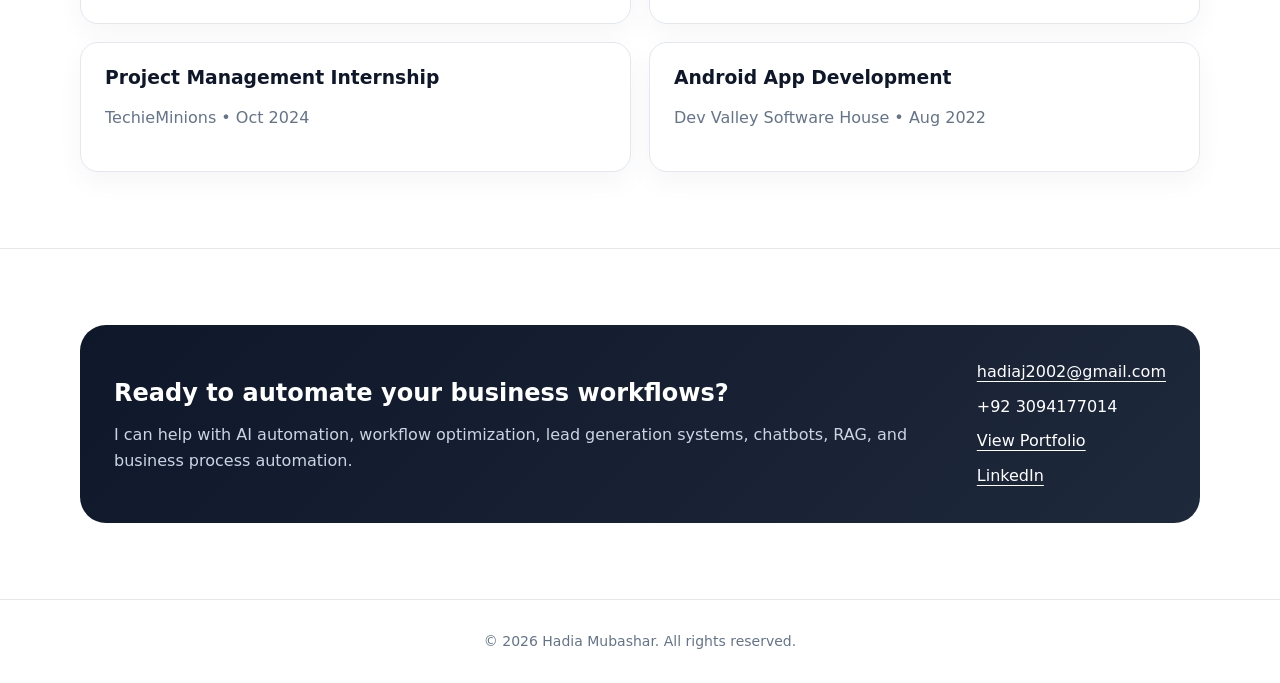
==== commit bdda8b7f: "Update index.html" ====
--- a/index.html
+++ b/index.html
@@ -3,319 +3,880 @@
 <head>
   <meta charset="utf-8" />
   <meta name="viewport" content="width=device-width,initial-scale=1" />
-  <title>Hadia Mubashar — AI & Automation Developer</title>
-  <meta name="description" content="AI & Automation Developer | Machine Learning | Deep Learning | LLMs | RAG | Vector Databases | Geospatial Data | Forecasting" />
-  <link rel="icon" href="./assets/favicon.svg" />
-  <link rel="stylesheet" href="./assets/styles.css" />
+  <title>Hadia Mubashar — AI Automation Engineer</title>
+  <meta name="description" content="Hadia Mubashar — AI Automation Engineer helping businesses grow with AI automation, n8n, Make.com, AI agents, RAG, data science, and machine learning." />
+
+  <style>
+    :root {
+      --bg: #ffffff;
+      --text: #0f172a;
+      --muted: #64748b;
+      --soft: #f8fafc;
+      --line: #e2e8f0;
+      --accent: #1d4ed8;
+      --accent-soft: #eff6ff;
+      --card: #ffffff;
+      --shadow: 0 18px 45px rgba(15, 23, 42, 0.08);
+      --radius: 18px;
+    }
+
+    * { box-sizing: border-box; }
+
+    html { scroll-behavior: smooth; }
+
+    body {
+      margin: 0;
+      font-family: Inter, ui-sans-serif, system-ui, -apple-system, BlinkMacSystemFont, "Segoe UI", Arial, sans-serif;
+      background: var(--bg);
+      color: var(--text);
+      line-height: 1.65;
+    }
+
+    a { color: var(--accent); text-decoration: none; }
+    a:hover { text-decoration: underline; }
+
+    .container {
+      width: min(1120px, calc(100% - 40px));
+      margin: 0 auto;
+    }
+
+    .topbar {
+      position: sticky;
+      top: 0;
+      z-index: 20;
+      background: rgba(255,255,255,0.92);
+      backdrop-filter: blur(12px);
+      border-bottom: 1px solid var(--line);
+    }
+
+    .topbar-inner {
+      min-height: 72px;
+      display: flex;
+      justify-content: space-between;
+      align-items: center;
+      gap: 18px;
+    }
+
+    .brand {
+      font-weight: 900;
+      letter-spacing: 0.08em;
+      font-size: 14px;
+    }
+
+    .nav {
+      display: flex;
+      gap: 18px;
+      flex-wrap: wrap;
+      font-size: 14px;
+      font-weight: 700;
+    }
+
+    .nav a { color: var(--muted); }
+    .nav a:hover { color: var(--text); text-decoration: none; }
+
+    .hero {
+      padding: 88px 0 70px;
+      background:
+        radial-gradient(circle at top left, rgba(29,78,216,0.08), transparent 34%),
+        linear-gradient(180deg, #ffffff 0%, #f8fafc 100%);
+      border-bottom: 1px solid var(--line);
+    }
+
+    .hero-grid {
+      display: grid;
+      grid-template-columns: 1.18fr 0.82fr;
+      gap: 42px;
+      align-items: center;
+    }
+
+    .eyebrow {
+      display: inline-flex;
+      padding: 7px 12px;
+      border: 1px solid #bfdbfe;
+      border-radius: 999px;
+      background: var(--accent-soft);
+      color: var(--accent);
+      font-size: 13px;
+      font-weight: 800;
+      margin-bottom: 18px;
+    }
+
+    h1 {
+      font-size: clamp(44px, 7vw, 76px);
+      line-height: 0.98;
+      margin: 0 0 18px;
+      letter-spacing: -0.055em;
+    }
+
+    .subtitle {
+      font-size: clamp(20px, 2.2vw, 26px);
+      color: #1f2937;
+      max-width: 780px;
+      margin: 0 0 16px;
+      font-weight: 650;
+      line-height: 1.35;
+    }
+
+    .hero-copy {
+      color: var(--muted);
+      max-width: 760px;
+      margin: 0;
+      font-size: 16px;
+    }
+
+    .hero-actions {
+      display: flex;
+      flex-wrap: wrap;
+      gap: 12px;
+      margin-top: 28px;
+    }
+
+    .btn {
+      display: inline-flex;
+      align-items: center;
+      justify-content: center;
+      border-radius: 12px;
+      padding: 12px 18px;
+      font-weight: 850;
+      border: 1px solid var(--line);
+      transition: transform .2s ease, box-shadow .2s ease, background .2s ease;
+    }
+
+    .btn:hover {
+      transform: translateY(-2px);
+      text-decoration: none;
+    }
+
+    .btn-primary {
+      background: var(--text);
+      color: #fff;
+      border-color: var(--text);
+      box-shadow: 0 14px 30px rgba(17,24,39,.18);
+    }
+
+    .btn-primary:hover { color: #fff; }
+
+    .btn-secondary {
+      background: #fff;
+      color: var(--text);
+    }
+
+    .profile-card {
+      background: var(--card);
+      border: 1px solid var(--line);
+      border-radius: 24px;
+      box-shadow: var(--shadow);
+      padding: 26px;
+    }
+
+    .profile-photo {
+      width: 110px;
+      height: 110px;
+      border-radius: 24px;
+      background: linear-gradient(135deg, #eff6ff, #ffffff);
+      border: 1px solid #bfdbfe;
+      display: grid;
+      place-items: center;
+      color: var(--accent);
+      font-size: 34px;
+      font-weight: 950;
+      margin-bottom: 18px;
+      overflow: hidden;
+    }
+
+    .profile-photo img {
+      width: 100%;
+      height: 100%;
+      object-fit: cover;
+      display: none;
+    }
+
+    .mini-list {
+      display: grid;
+      gap: 10px;
+      margin-top: 20px;
+    }
+
+    .mini-row {
+      display: flex;
+      justify-content: space-between;
+      gap: 14px;
+      border-bottom: 1px solid var(--line);
+      padding: 10px 0;
+      font-size: 14px;
+    }
+
+    .mini-row span:first-child {
+      color: var(--muted);
+      font-weight: 800;
+    }
+
+    .mini-row:last-child { border-bottom: 0; }
+
+    .stats {
+      display: grid;
+      grid-template-columns: repeat(3, 1fr);
+      gap: 14px;
+      margin-top: 22px;
+    }
+
+    .stat {
+      background: var(--soft);
+      border: 1px solid var(--line);
+      border-radius: 16px;
+      padding: 14px;
+    }
+
+    .stat strong {
+      display: block;
+      font-size: 22px;
+      letter-spacing: -0.03em;
+    }
+
+    .stat span {
+      color: var(--muted);
+      font-size: 13px;
+      font-weight: 700;
+    }
+
+    .section {
+      padding: 76px 0;
+      border-bottom: 1px solid var(--line);
+    }
+
+    .section-header {
+      display: flex;
+      align-items: end;
+      justify-content: space-between;
+      gap: 18px;
+      margin-bottom: 28px;
+    }
+
+    .section-title {
+      margin: 0;
+      font-size: clamp(30px, 4vw, 42px);
+      letter-spacing: -0.04em;
+      line-height: 1.08;
+    }
+
+    .section-note {
+      margin: 8px 0 0;
+      color: var(--muted);
+      max-width: 650px;
+    }
+
+    .grid-2 {
+      display: grid;
+      grid-template-columns: repeat(2, minmax(0,1fr));
+      gap: 18px;
+    }
+
+    .grid-3 {
+      display: grid;
+      grid-template-columns: repeat(3, minmax(0,1fr));
+      gap: 18px;
+    }
+
+    .card {
+      background: var(--card);
+      border: 1px solid var(--line);
+      border-radius: var(--radius);
+      padding: 24px;
+      box-shadow: 0 10px 28px rgba(15,23,42,.04);
+    }
+
+    .card h2, .card h3 {
+      margin-top: 0;
+      margin-bottom: 8px;
+      line-height: 1.2;
+    }
+
+    .meta {
+      color: var(--accent);
+      font-weight: 850;
+      font-size: 13px;
+      margin-bottom: 10px;
+    }
+
+    .muted { color: var(--muted); }
+
+    ul {
+      padding-left: 20px;
+      margin-bottom: 0;
+    }
+
+    .case-card {
+      min-height: 100%;
+      display: flex;
+      flex-direction: column;
+      justify-content: space-between;
+    }
+
+    .result-badge {
+      display: inline-flex;
+      align-items: center;
+      width: fit-content;
+      padding: 7px 10px;
+      background: var(--accent-soft);
+      border: 1px solid #bfdbfe;
+      color: var(--accent);
+      border-radius: 999px;
+      font-size: 13px;
+      font-weight: 900;
+      margin: 10px 0 12px;
+    }
+
+    .timeline {
+      display: grid;
+      gap: 18px;
+    }
+
+    .experience-card {
+      position: relative;
+      padding-left: 30px;
+    }
+
+    .experience-card::before {
+      content: "";
+      position: absolute;
+      top: 25px;
+      left: 0;
+      width: 4px;
+      height: 44px;
+      background: var(--accent);
+      border-radius: 999px;
+    }
+
+    .chips {
+      display: flex;
+      flex-wrap: wrap;
+      gap: 10px;
+    }
+
+    .chip {
+      padding: 8px 12px;
+      border-radius: 999px;
+      border: 1px solid var(--line);
+      background: var(--soft);
+      color: #374151;
+      font-size: 14px;
+      font-weight: 750;
+    }
+
+    .repo-list {
+      display: grid;
+      grid-template-columns: repeat(3, minmax(0,1fr));
+      gap: 18px;
+    }
+
+    .repo-card {
+      background: #fff;
+      border: 1px solid var(--line);
+      border-radius: var(--radius);
+      padding: 20px;
+      min-height: 180px;
+    }
+
+    .repo-card h3 {
+      margin: 0 0 8px;
+      font-size: 18px;
+    }
+
+    .repo-card p {
+      color: var(--muted);
+      margin: 0 0 14px;
+      font-size: 14px;
+    }
+
+    .contact-box {
+      background: linear-gradient(135deg, #0f172a, #1e293b);
+      color: #fff;
+      border-radius: 26px;
+      padding: 34px;
+      display: grid;
+      grid-template-columns: 1fr auto;
+      gap: 24px;
+      align-items: center;
+    }
+
+    .contact-box .muted { color: #cbd5e1; }
+    .contact-box a { color: #fff; text-decoration: underline; text-underline-offset: 4px; }
+
+    .footer {
+      padding: 30px 0;
+      color: var(--muted);
+      text-align: center;
+      font-size: 14px;
+    }
+
+    .case-grid-large {
+      display: grid;
+      grid-template-columns: repeat(3, minmax(0, 1fr));
+      gap: 24px;
+      align-items: stretch;
+    }
+
+    .case-card {
+      border-radius: 22px;
+      padding: 34px;
+      min-height: 100%;
+      border: 1px solid var(--line);
+      background: #ffffff;
+      box-shadow: 0 14px 34px rgba(15, 23, 42, 0.06);
+    }
+
+    .case-card h3 {
+      font-size: 22px;
+      letter-spacing: -0.025em;
+      margin-bottom: 12px;
+      color: var(--text);
+    }
+
+    .case-card .meta {
+      font-size: 15px;
+      line-height: 1.55;
+      margin-bottom: 22px;
+      color: var(--accent);
+    }
+
+    .case-card p,
+    .case-card li {
+      font-size: 16px;
+      line-height: 1.72;
+    }
+
+    .result-badge {
+      margin: 0 0 24px;
+      font-size: 14px;
+      padding: 9px 14px;
+      border-color: #bfdbfe;
+      background: var(--accent-soft);
+      color: var(--accent);
+    }
+
+    .case-card ul {
+      margin-top: 18px;
+    }
+
+    @media (max-width: 1000px) {
+      .case-grid-large {
+        grid-template-columns: 1fr;
+      }
+    }
+
+
+    @media (max-width: 900px) {
+      .hero-grid, .grid-2, .grid-3, .repo-list, .contact-box {
+        grid-template-columns: 1fr;
+      }
+
+      .topbar-inner {
+        flex-direction: column;
+        align-items: flex-start;
+        padding: 16px 0;
+      }
+
+      .hero { padding-top: 56px; }
+      .stats { grid-template-columns: 1fr; }
+      .section-header { display: block; }
+    }
+  </style>
 </head>
 
 <body>
-
-  <!-- Top Navigation -->
   <header class="topbar">
     <div class="container topbar-inner">
       <div class="brand">HADIA MUBASHAR</div>
       <nav class="nav">
-        <a href="#home">Home</a>
-        <a href="#research">Research Interests</a>
-        <a href="#projects">Projects</a>
-        <a href="#certificates">Certificates</a>
+        <a href="#about">About</a>
+        <a href="#case-studies">Case Studies</a>
+        <a href="#experience">Experience</a>
+        <a href="#github">Add GitHub URL</a>
+        <a href="#skills">Skills</a>
         <a href="#contact">Contact</a>
       </nav>
     </div>
   </header>
 
-  <main id="home" class="container">
-
-    <!-- Hero Section -->
-    <section class="hero">
-
-      <!-- Left Column -->
-      <aside class="left">
-
-        <div class="photo-wrap">
-          <!-- Upload your image as assets/profile.png -->
-          <img class="photo"
-               src="./assets/profile.png"
-               alt="Hadia Mubashar"
-               onerror="this.style.display='none'; document.getElementById('photoFallback').style.display='grid';" />
-          <div id="photoFallback" class="photo-fallback">HM</div>
-        </div>
-
-        <h1 class="name">Hadia Mubashar</h1>
-        <div class="role">AI & Automation Developer</div>
-
-        <div class="contact-mini">
-          <div><span>Email</span> <a id="emailText" href="#">hadiaj2002@gmail.com</a></div>
-          <div><span>Phone</span> <span class="muted">+92 3094177014</span></div>
-          <div><span>GitHub</span> <a id="lnk-github" href="#" target="_blank" rel="noreferrer">HadiaMubashar</a></div>
-          <div><span>LinkedIn</span> <a id="lnk-linkedin" href="#" target="_blank" rel="noreferrer">Profile</a></div>
-        </div>
-
+  <section class="hero" id="home">
+    <div class="container hero-grid">
+      <div>
+        <div class="eyebrow">AI Automation • RAG • Geospatial Intelligence • Forecasting</div>
+        <h1>Hadia Mubashar</h1>
+        <p class="subtitle">
+          AI & Automation Developer helping businesses grow through intelligent workflows, applied AI systems, and data-driven automation.
+        </p>
+        <p class="hero-copy">
+          I build practical AI systems that combine workflow automation with machine learning, LLMs, RAG pipelines,
+          geospatial data engineering, and forecasting. My work focuses on reducing manual effort, improving decision-making,
+          and creating reliable automation systems with measurable business impact.
+        </p>
+
+        <div class="hero-actions">
+          <a class="btn btn-primary" href="https://drive.google.com/drive/folders/1uRWUPg40zoaAymgxY-5RMJ7O5rqc9kxr?usp=drive_link" target="_blank" rel="noreferrer">View My Portfolio</a>
+          <a class="btn btn-secondary" href="mailto:hadiaj2002@gmail.com">Work With Me</a>
+          <a class="btn btn-secondary" href="#case-studies">See Case Studies</a>
+        </div>
+
+        <div class="stats">
+          <div class="stat"><strong>RAG</strong><span>retrieval systems</span></div>
+          <div class="stat"><strong>GeoAI</strong><span>spatial automation</span></div>
+          <div class="stat"><strong>ML</strong><span>forecasting models</span></div>
+        </div>
+      </div>
+
+      <aside class="profile-card">
+        <div class="profile-photo">
+          <img src="./assets/profile.png" alt="Hadia Mubashar" onload="this.style.display='block'; this.parentElement.childNodes[0].textContent='';" />
+          HM
+        </div>
+        <h2 style="margin:0 0 6px;">Business-focused AI Automation</h2>
+        <p class="muted" style="margin:0;">
+          I build automation systems that help teams save time, improve operations, and create scalable growth.
+        </p>
+
+        <div class="mini-list">
+          <div class="mini-row"><span>Email</span><a href="mailto:hadiaj2002@gmail.com">hadiaj2002@gmail.com</a></div>
+          <div class="mini-row"><span>Phone</span><span>+92 3094177014</span></div>
+          <div class="mini-row"><span>LinkedIn</span><a href="https://www.linkedin.com/in/hadia-mubashar/" target="_blank" rel="noreferrer">LinkedIn</a></div>
+          <div class="mini-row"><span>GitHub</span><a href="https://github.com/HadiaMubashar" target="_blank" rel="noreferrer">GitHub</a></div>
+          <div class="mini-row"><span>Portfolio</span><a href="https://drive.google.com/drive/folders/1uRWUPg40zoaAymgxY-5RMJ7O5rqc9kxr?usp=drive_link" target="_blank" rel="noreferrer">Open Drive</a></div>
+        </div>
       </aside>
-
-      <!-- Right Column -->
-      <section class="right">
-
-        <p class="lead">
-          I am an <strong>AI & Automation Developer</strong> building intelligent systems that combine
-          workflow automation with applied artificial intelligence.
-        </p>
-
-        <p class="lead">
-          My work focuses on LLMs, RAG pipelines,
-          vector databases, machine learning, and
-          deep learning integrated into real-world automation systems.
-        </p>
-
-        <p class="lead">
-          I design end-to-end pipelines from data ingestion and preprocessing to AI reasoning
-          and action execution, ensuring reliability with logging, retries, and human-in-the-loop validations.
-        </p>
-
-        <p class="lead">
-          I’ve worked across geospatial automation, real-estate modeling, and forecasting systems,
-          and I enjoy building practical AI that creates measurable business impact.
-        </p>
-
-        <p class="current">
-          Currently working as <strong>Automation Expert</strong> at
-          <strong>TechForce247 </strong>.
-        </p>
-
-        <!-- Education + Technologies -->
-        <section class="two-col">
-
-          <div class="block">
-            <h2>Education</h2>
-            <div class="edu">
-              <div class="edu-title">BS in Information Technology</div>
-              <div class="muted">Government College University Faisalabad (2019–2023)</div>
-              <div class="muted">GPA: 3.24</div>
-            </div>
-          </div>
-
-          <div class="block">
-            <h2>Technologies</h2>
-            <div class="chips">
-              <span class="chip">Python</span>
-              <span class="chip">Machine Learning</span>
-              <span class="chip">Deep Learning</span>
-              <span class="chip">LLMs</span>
-              <span class="chip">RAG</span>
-              <span class="chip">Embeddings</span>
-              <span class="chip">FAISS</span>
-              <span class="chip">Vector DBs</span>
-              <span class="chip">LangChain</span>
-              <span class="chip">scikit-learn</span>
-              <span class="chip">TensorFlow</span>
-              <span class="chip">Time Series</span>
-              <span class="chip">ARIMA</span>
-              <span class="chip">LSTM</span>
-              <span class="chip">OpenStreetMap</span>
-              <span class="chip">Geocoding</span>
-              <span class="chip">n8n</span>
-              <span class="chip">Make.com</span>
-              <span class="chip">FastAPI</span>
-              <span class="chip">SQL</span>
-              <span class="chip">Docker</span>
-            </div>
-          </div>
-
-        </section>
-
-      </section>
-    </section>
-
-    <!-- Research Interests -->
-    <section id="research" class="section">
-      <h2 class="section-title">Research Interests</h2>
-
-      <div class="research-grid">
-
-        <div class="research-item">
-          <h3>Artificial Intelligence & LLM Systems</h3>
-          <p>
-            Applied large language models, prompt engineering, function calling,
-            evaluation strategies, and reliability practices for real-world applications.
+    </div>
+  </section>
+
+  <main>
+    <section class="section" id="about">
+      <div class="container grid-2">
+        <div>
+          <h2 class="section-title">I design AI automation systems that turn data and workflows into business value.</h2>
+          <p class="section-note">
+            My work spans LLM applications, retrieval-augmented generation, vector search, geospatial automation,
+            real-estate modeling, forecasting, recruitment automation, and AI content workflows. I focus on reliable,
+            end-to-end systems that combine automation, clean data pipelines, and human-in-the-loop controls.
           </p>
         </div>
 
-        <div class="research-item">
-          <h3>Retrieval-Augmented Generation (RAG)</h3>
-          <p>
-            Vector databases, embeddings, semantic retrieval, chunking strategies,
-            metadata filtering, and hallucination mitigation techniques.
-          </p>
-        </div>
-
-        <div class="research-item">
-          <h3>Machine Learning & Deep Learning</h3>
-          <p>
-            Model training and evaluation pipelines, supervised learning,
-            deep learning workflows, and practical deployment-ready systems.
-          </p>
-        </div>
-
-        <div class="research-item">
-          <h3>Time Series Forecasting</h3>
-          <p>
-            Forecasting pipelines using ARIMA and LSTM models, handling sparse data,
-            and ranking regions by reliability and growth potential.
-          </p>
-        </div>
-
-        <div class="research-item">
-          <h3>Geospatial Data Engineering</h3>
-          <p>
-            OpenStreetMap integration, geocoding pipelines, building-structure heuristics,
-            and automation for spatial insights.
-          </p>
-        </div>
-
-        <div class="research-item">
-          <h3>Data-Driven Real Estate Modeling</h3>
-          <p>
-            Street classification systems, inflation adjustments, premium-zone detection,
-            and structured reporting for investment insights.
-          </p>
-        </div>
-
+        <div class="card">
+          <h3>Education</h3>
+          <p><strong>BS in Information Technology</strong></p>
+          <p class="muted">Government College University Faisalabad • 2019–2023</p>
+          <p class="muted">GPA: 3.24</p>
+          <p class="muted">Relevant coursework: OOP, Data Structures, Software Engineering, Information Security, Communication.</p>
+        </div>
       </div>
     </section>
 
-    <!-- Projects Section -->
-    <section id="projects" class="section">
-      <h2 class="section-title">Projects</h2>
-
-      <div class="project">
-        <h3>Building Orientation Calculation Based on Address</h3>
-        <div class="meta">Geospatial Data Engineering & Mapping Automation • OpenStreetMap • Geocoding</div>
-        <p>
-          Developed a geospatial pipeline to automatically calculate a building’s orientation (North, East, South, West)
-          using OpenStreetMap data and geocoded addresses.
-        </p>
-        <ul class="plain-list">
-          <li>Addressed edge cases: missing entrance data, ambiguous geocoding, and complex building structures.</li>
-          <li>Designed filtering rules and fallback heuristics for consistent orientation estimation.</li>
-        </ul>
-      </div>
-
-      <div class="project">
-        <h3>Prime Street Classification System</h3>
-        <div class="meta">Real Estate Data Analysis & Modeling • NLP • OpenAI Transformers</div>
-        <p>
-          Developed a scalable system to identify and classify prime streets with significantly higher €/m² values
-          than surrounding areas to improve valuation accuracy.
-        </p>
-        <ul class="plain-list">
-          <li>Built a pipeline to preprocess property listings and normalize street names using OpenAI transformers.</li>
-          <li>Adjusted prices for inflation using a custom Reflector object.</li>
-          <li>Generated structured reports summarizing premium levels, ad concentration, and market impact.</li>
-        </ul>
-      </div>
-
-      <div class="project">
-        <h3>Analysis & Forecasting of Areas Trending</h3>
-        <div class="meta">Time Series Forecasting • ARIMA • LSTM</div>
-        <p>
-          Built and evaluated ARIMA and LSTM models to forecast property price trends at 3-month, 8-month,
-          and 1.5-year intervals.
-        </p>
-        <ul class="plain-list">
-          <li>Cleaned and interpolated weekly data using custom heuristics and time-aware imputation.</li>
-          <li>Ranked neighborhoods by projected growth and listing volume to gauge forecast reliability.</li>
-          <li>Identified undervalued areas with high return potential.</li>
-        </ul>
-      </div>
-
-      <div class="project">
-        <h3>Knowledge Retrieval Engine (RAG)</h3>
-        <div class="meta">LLMs • LangChain • Embeddings • FAISS / Vector Search</div>
-        <p>
-          Built a semantic retrieval system using vector indexing and grounded LLM responses, focusing on retrieval quality and evaluation.
-        </p>
-      </div>
-
-      <div class="project">
-        <h3>Recruitment Automation System</h3>
-        <div class="meta">Automation • Make.com • Gmail API • Google Sheets</div>
-        <p>
-          Automated resume parsing, matching, outreach, and approvals through a human-in-the-loop workflow for quality control.
-        </p>
-      </div>
-
-      <div class="project">
-        <h3>AI Social Media Automation Agent</h3>
-        <div class="meta">AI Agents • n8n • Scheduling • CRM Sync</div>
-        <p>
-          Built an agent workflow that generates content ideas, writes captions, creates image prompts,
-          schedules posts, publishes automatically, and syncs engagement signals to CRM.
-        </p>
+    <section class="section" id="case-studies">
+      <div class="container">
+        <div class="section-header">
+          <div>
+            <h2 class="section-title">Case Studies</h2>
+            <p class="section-note">
+              Three selected case studies showing business impact, technical execution, and real automation outcomes.
+            </p>
+          </div>
+        </div>
+
+        
+        
+        
+        
+        <div class="case-grid-large">
+          <article class="card case-card">
+            <div>
+              <h3>Recruitment Automation System</h3>
+              <div class="meta">Make.com • Apify • Apollo.io • Google Sheets • Gmail API</div>
+              <div class="result-badge">~80% manual work reduction</div>
+              <p>
+                Built a fully automated recruitment workflow that parses resumes, finds matching jobs,
+                identifies decision-makers, and prepares outreach with human approval before sending.
+              </p>
+              <ul>
+                <li>Automated resume parsing, job matching, and decision-maker discovery.</li>
+                <li>Used Google Sheets toggles for review and approval before Gmail outreach.</li>
+                <li>Improved contact relevancy to around 90% while keeping quality control.</li>
+              </ul>
+            </div>
+          </article>
+
+          <article class="card case-card">
+            <div>
+              <h3>Knowledge Retrieval Engine (RAG)</h3>
+              <div class="meta">LangChain • FAISS • Hugging Face • Vector Search</div>
+              <div class="result-badge">Semantic search + grounded answers</div>
+              <p>
+                Developed a retrieval engine that processes large text sources, creates vector embeddings,
+                and answers user questions with relevant retrieved context.
+              </p>
+              <ul>
+                <li>Used FAISS embeddings for fast semantic retrieval.</li>
+                <li>Built summarization and contextual Q&A over large text databases.</li>
+                <li>Focused on accurate, grounded responses instead of generic AI output.</li>
+              </ul>
+            </div>
+          </article>
+
+          <article class="card case-card">
+            <div>
+              <h3>AI Social Media Automation Agent</h3>
+              <div class="meta">n8n • OpenAI • MidJourney • GoHighLevel CRM</div>
+              <div class="result-badge">Ideation to publishing</div>
+              <p>
+                Built an AI agent workflow that manages content ideation, caption writing, image prompt creation,
+                scheduling, publishing, and CRM engagement sync.
+              </p>
+              <ul>
+                <li>Generated brand-aligned captions and creative image prompts.</li>
+                <li>Automated scheduling and publishing across social platforms.</li>
+                <li>Synced engagement signals to CRM for automated follow-up workflows.</li>
+              </ul>
+            </div>
+          </article>
+        </div>
+
+
+
+
       </div>
     </section>
 
-    <!-- Certificates -->
-    <section id="certificates" class="section">
-      <h2 class="section-title">Certificates</h2>
-
-      <ul class="plain-list">
-        <li>
-          <strong>4th Global National Hackathon – CallPilot</strong>
-          <div class="muted">22 Feb 2026</div>
-        </li>
-
-        <li>
-          <strong>Data Science: Machine Learning Training</strong>
-          <div class="muted">Knowledge Streams | Jul – Sep 2024</div>
-        </li>
-
-        <li>
-          <strong>Project Management Internship</strong>
-          <div class="muted">TechieMinions | Oct 2024</div>
-        </li>
-
-        <li>
-          <strong>Android App Development</strong>
-          <div class="muted">Dev Valley Software House | Aug 2022</div>
-        </li>
-      </ul>
-    </section>
-
-    <!-- Contact -->
-    <section id="contact" class="section contact">
-      <h2 class="section-title">Contact</h2>
-
-      <div class="contact-grid">
-        <div class="contact-row">
-          <div class="icon">✉️</div>
-          <div><a id="lnk-email" href="#">hadiaj2002@gmail.com</a></div>
-        </div>
-
-        <div class="contact-row">
-          <div class="icon">📞</div>
-          <div class="muted">+92 3094177014</div>
-        </div>
-
-        <div class="contact-row">
-          <div class="icon">🔗</div>
+    <section class="section" id="experience">
+      <div class="container">
+        <div class="section-header">
           <div>
-            <a id="lnk-github2" href="#" target="_blank" rel="noreferrer">GitHub</a>
-            <span class="muted"> • </span>
-            <a id="lnk-linkedin2" href="#" target="_blank" rel="noreferrer">LinkedIn</a>
+            <h2 class="section-title">Experience</h2>
+            <p class="section-note">Hands-on roles across automation engineering, AI systems, and ML/AI development.</p>
           </div>
+        </div>
+
+        <div class="timeline">
+
+          <article class="card experience-card">
+            <h3>Automation Expert — TechForce247</h3>
+            <div class="meta">Chicago, USA / Remote • Sep 2025 – Present</div>
+            <ul>
+              <li>Design and implement end-to-end automation solutions using n8n, Make.com, custom APIs, and low/no-code platforms.</li>
+              <li>Analyze internal requirements and architect scalable, efficient automation workflows.</li>
+              <li>Build API integrations and intelligent automation modules using prompt engineering and hybrid code/no-code approaches.</li>
+            </ul>
+          </article>
+
+          <article class="card experience-card">
+            <h3>Lead – AI & Automation — Techionik</h3>
+            <div class="meta">Lahore, Punjab / Onsite • Feb 2025 – Sep 2025</div>
+            <ul>
+              <li>Built end-to-end automation systems using n8n, Make.com, and Zapier.</li>
+              <li>Created pipelines for scraping, form parsing, CRM syncing, lead tagging, email/SMS delivery, and social media publishing.</li>
+              <li>Reduced manual effort by over 80% through reusable templates, reporting pipelines, and onboarding automations.</li>
+            </ul>
+          </article>
+
+          <article class="card experience-card">
+            <h3>Data Scientist — Techionik</h3>
+            <div class="meta">Lahore, Punjab / Onsite • Nov 2023 – Feb 2025</div>
+            <ul>
+              <li>Developed classification and segmentation models for complex problem statements.</li>
+              <li>Conducted data analysis to extract insights, optimize model performance, and support decision-making.</li>
+              <li>Built RAG chatbots with vector databases for efficient retrieval and embedding-based search.</li>
+            </ul>
+          </article>
+
+          <article class="card experience-card">
+            <h3>Data Scientist — Dev Valley Software House</h3>
+            <div class="meta">Gujranwala, Punjab / Onsite • Nov 2021 – Apr 2023</div>
+            <ul>
+              <li>Provided insights from large datasets to support business improvements.</li>
+              <li>Built predictive models with 90% accuracy to support strategic decision-making.</li>
+              <li>Conducted market research and collaborated with cross-functional teams to define project scopes.</li>
+            </ul>
+          </article>
+
         </div>
       </div>
     </section>
 
-    <footer class="footer">
-      © <span id="year"></span> Hadia Mubashar
-    </footer>
-
+    <section class="section" id="github">
+      <div class="container">
+        <div class="section-header">
+          <div>
+            <h2 class="section-title">GitHub Projects</h2>
+            <p class="section-note">
+              This section can auto-load public repositories after you add your GitHub username in the script at the bottom.
+            </p>
+          </div>
+        </div>
+
+        <div id="repoStatus" class="muted" style="margin-bottom:16px;">Add your GitHub username in the file to enable auto-loading.</div>
+        <div id="repoList" class="repo-list">
+          <article class="repo-card">
+            <h3>AI Automation Workflows</h3>
+            <p>Showcase n8n, Make.com, and API workflows that solve business operations problems.</p>
+            <span class="chip">Automation</span>
+          </article>
+          <article class="repo-card">
+            <h3>RAG Chatbot Systems</h3>
+            <p>Projects using embeddings, vector databases, retrieval, and grounded AI responses.</p>
+            <span class="chip">RAG</span>
+          </article>
+          <article class="repo-card">
+            <h3>ML/AI Experiments</h3>
+            <p>Machine learning, classification, segmentation, and model evaluation projects.</p>
+            <span class="chip">Machine Learning</span>
+          </article>
+        </div>
+      </div>
+    </section>
+
+    <section class="section" id="skills">
+      <div class="container">
+        <div class="section-header">
+          <div>
+            <h2 class="section-title">Skills</h2>
+            <p class="section-note">Tools and technologies I use to build AI-powered automation systems.</p>
+          </div>
+        </div>
+
+        <div class="card">
+          <div class="chips">
+            <span class="chip">Python</span>
+            <span class="chip">Java</span>
+            <span class="chip">n8n</span>
+            <span class="chip">Make.com</span>
+            <span class="chip">Zapier</span>
+            <span class="chip">AI Agents</span>
+            <span class="chip">Prompt Engineering</span>
+            <span class="chip">RAG</span>
+            <span class="chip">OpenAI GPT-4 / GPT-4o</span>
+            <span class="chip">LangChain</span>
+            <span class="chip">Hugging Face</span>
+            <span class="chip">Vector Databases</span>
+            <span class="chip">SQL</span>
+            <span class="chip">Firebase</span>
+            <span class="chip">Supabase</span>
+            <span class="chip">FastAPI</span>
+            <span class="chip">Docker</span>
+            <span class="chip">Pandas</span>
+            <span class="chip">NumPy</span>
+            <span class="chip">Matplotlib</span>
+            <span class="chip">Seaborn</span>
+            <span class="chip">Plotly</span>
+            <span class="chip">Scikit-learn</span>
+            <span class="chip">TensorFlow</span>
+            <span class="chip">BeautifulSoup</span>
+            <span class="chip">OpenCV</span>
+            <span class="chip">YOLOv8</span>
+            <span class="chip">Streamlit</span>
+            <span class="chip">Jupyter Notebook</span>
+            <span class="chip">Google Colab</span>
+            <span class="chip">VS Code</span>
+            <span class="chip">Droplet</span>
+          </div>
+        </div>
+      </div>
+    </section>
+
+    <section class="section" id="certificates">
+      <div class="container">
+        <div class="section-header">
+          <div>
+            <h2 class="section-title">Training & Certificates</h2>
+          </div>
+        </div>
+
+        <div class="grid-2">
+
+          <article class="card">
+            <h3>4th Global National Hackathon — CallPilot</h3>
+            <p class="muted">22 Feb 2026</p>
+          </article>
+          <article class="card">
+            <h3>Data Science: Machine Learning Training</h3>
+            <p class="muted">Knowledge Streams • Jul – Sep 2024</p>
+          </article>
+          <article class="card">
+            <h3>Project Management Internship</h3>
+            <p class="muted">TechieMinions • Oct 2024</p>
+          </article>
+          <article class="card">
+            <h3>Android App Development</h3>
+            <p class="muted">Dev Valley Software House • Aug 2022</p>
+          </article>
+
+        </div>
+      </div>
+    </section>
+
+    <section class="section" id="contact">
+      <div class="container">
+        <div class="contact-box">
+          <div>
+            <h2 style="margin:0 0 8px;">Ready to automate your business workflows?</h2>
+            <p class="muted" style="margin:0;">
+              I can help with AI automation, workflow optimization, lead generation systems, chatbots, RAG, and business process automation.
+            </p>
+          </div>
+          <div>
+            <p style="margin:0 0 8px;"><a href="mailto:hadiaj2002@gmail.com">hadiaj2002@gmail.com</a></p>
+            <p style="margin:0 0 8px;">+92 3094177014</p>
+            <p style="margin:0 0 8px;"><a href="https://drive.google.com/drive/folders/1uRWUPg40zoaAymgxY-5RMJ7O5rqc9kxr?usp=drive_link" target="_blank" rel="noreferrer">View Portfolio</a></p>
+            <p style="margin:0;"><a href="https://www.linkedin.com/in/hadia-mubashar/" target="_blank" rel="noreferrer">LinkedIn</a></p>
+          </div>
+        </div>
+      </div>
+    </section>
   </main>
 
-  <script src="./assets/config.js"></script>
-  <script src="./assets/app.js"></script>
-
+  <footer class="footer">
+    © 2026 Hadia Mubashar. All rights reserved.
+  </footer>
+
+  <script>
+    /*
+      To enable GitHub auto-load:
+      1. Replace the empty value below with your GitHub username.
+      Example: const GITHUB_USHMNAME = "hadia-riaz";
+    */
+    const GITHUB_USHMNAME = "ishayy";
+
+    const repoStatus = document.getElementById("repoStatus");
+    const repoList = document.getElementById("repoList");
+
+    async function loadRepos() {
+      if (!GITHUB_USHMNAME) return;
+
+      try {
+        repoStatus.textContent = "Loading public GitHub repositories...";
+        const response = await fetch(`https://api.github.com/users/${GITHUB_USHMNAME}/repos?sort=updated&per_page=6`);
+
+        if (!response.ok) {
+          repoStatus.textContent = "Could not load GitHub repositories. Please check the username.";
+          return;
+        }
+
+        const repos = await response.json();
+        const usefulRepos = repos.filter(repo => !repo.fork).slice(0, 6);
+
+        if (!usefulRepos.length) {
+          repoStatus.textContent = "No public repositories found yet.";
+          return;
+        }
+
+        repoStatus.textContent = "Latest public repositories from GitHub.";
+        repoList.innerHTML = usefulRepos.map(repo => `
+          <article class="repo-card">
+            <h3><a href="${repo.html_url}" target="_blank" rel="noreferrer">${repo.name}</a></h3>
+            <p>${repo.description || "Public GitHub project by Hadia Mubashar."}</p>
+            <span class="chip">${repo.language || "Project"}</span>
+          </article>
+        `).join("");
+      } catch (error) {
+        repoStatus.textContent = "GitHub repositories could not be loaded right now.";
+      }
+    }
+
+    loadRepos();
+  </script>
 </body>
 </html>
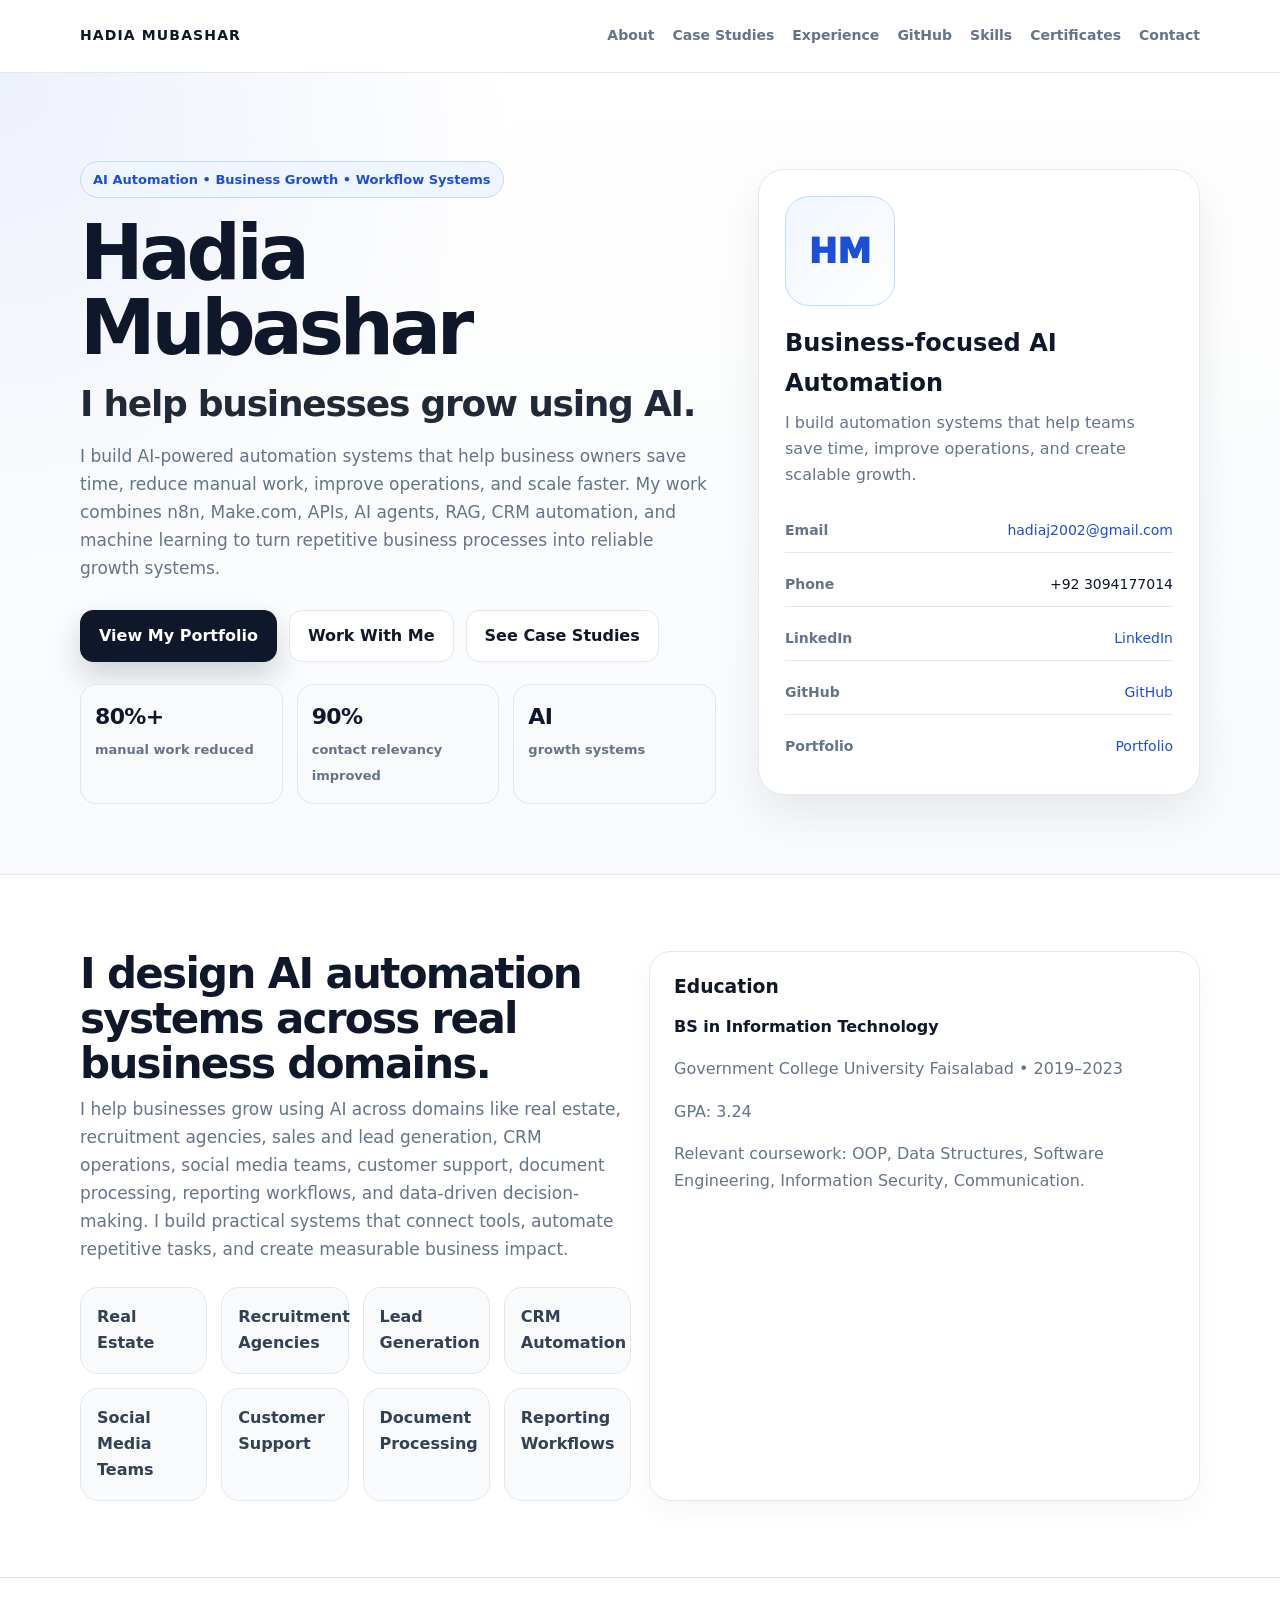
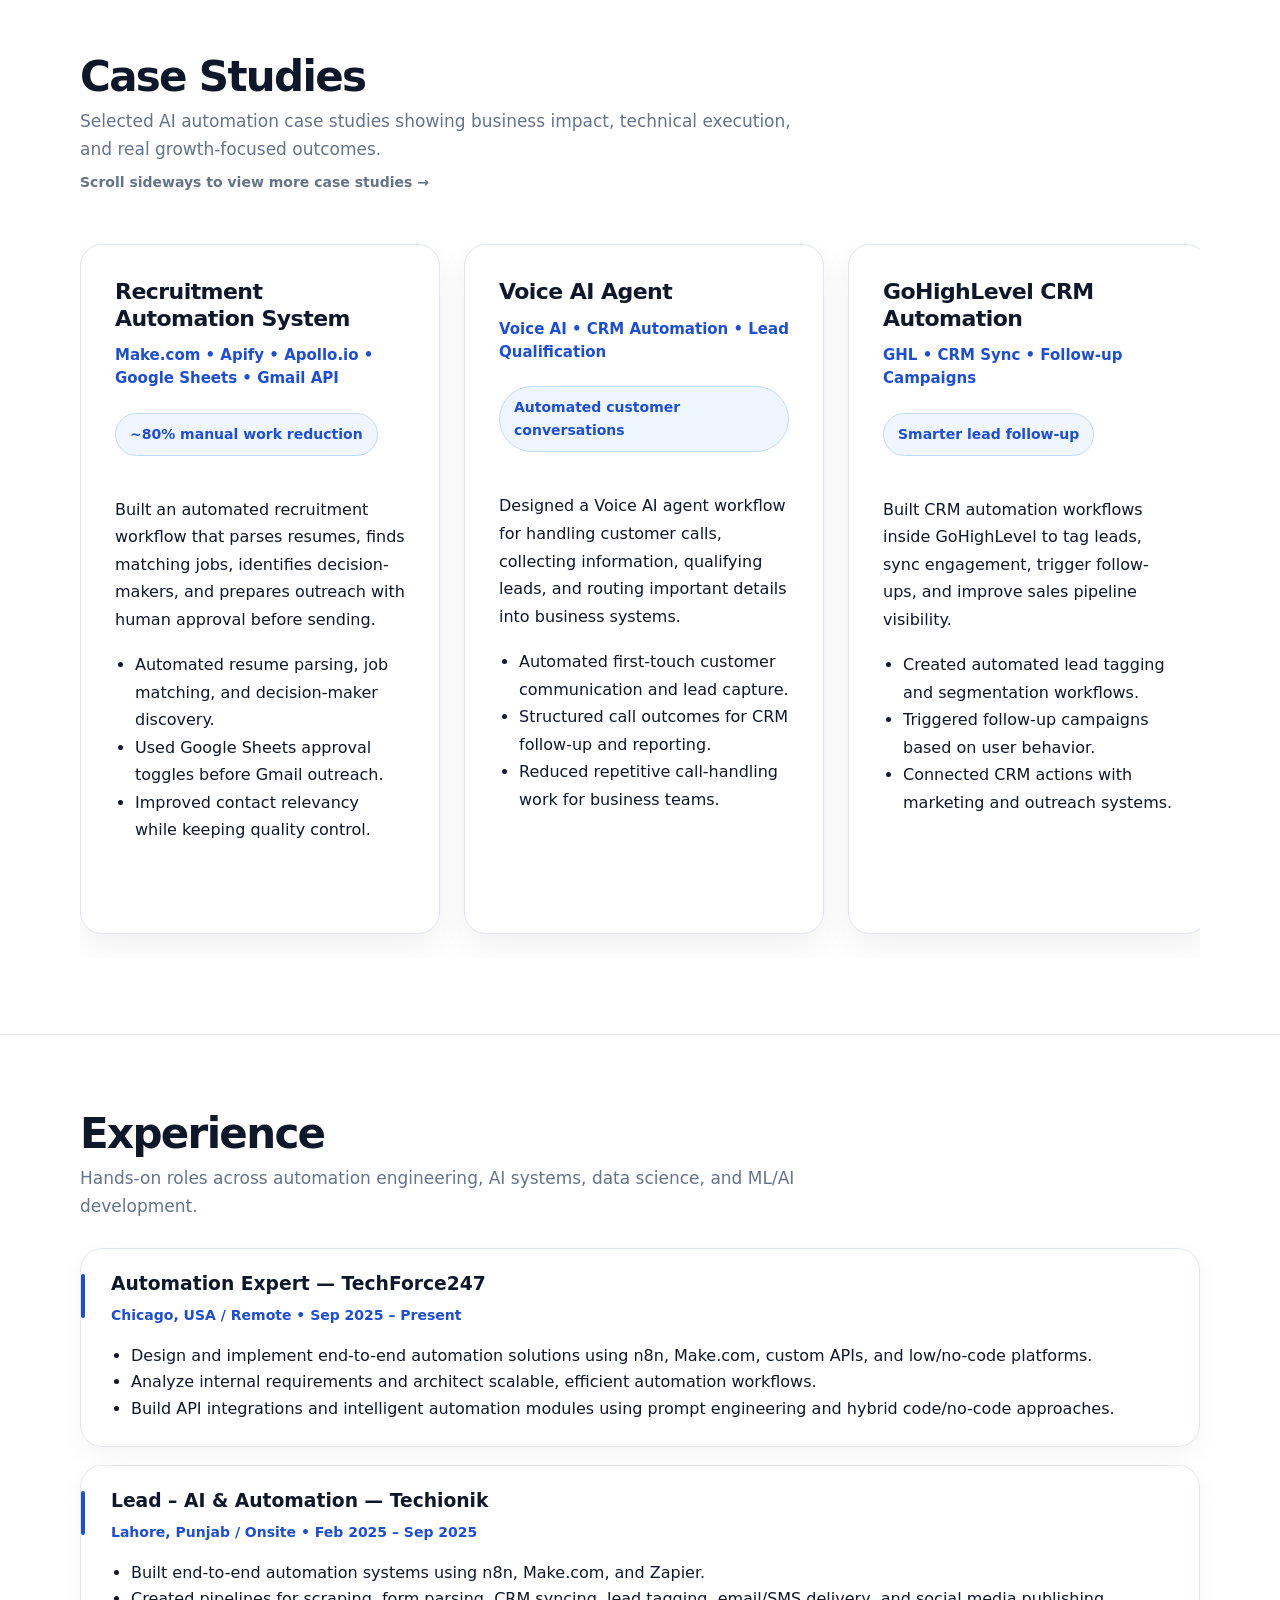
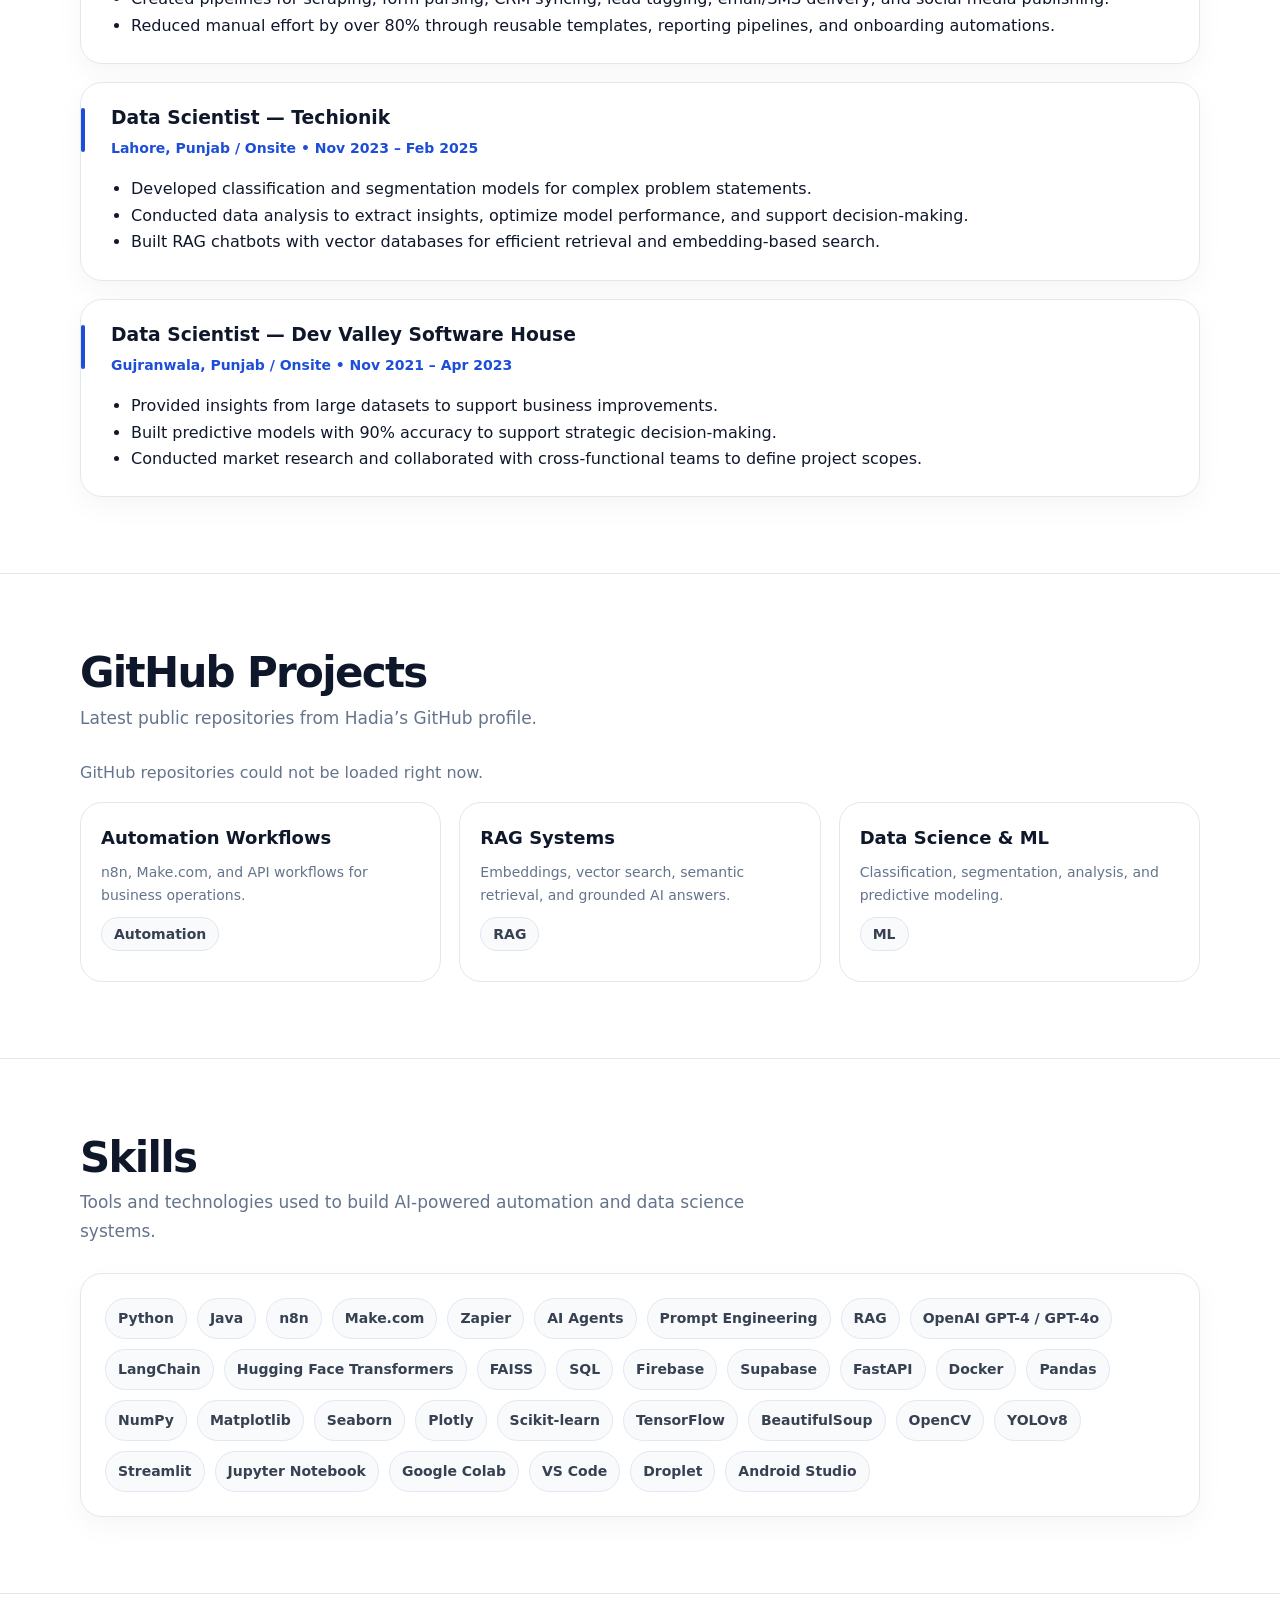
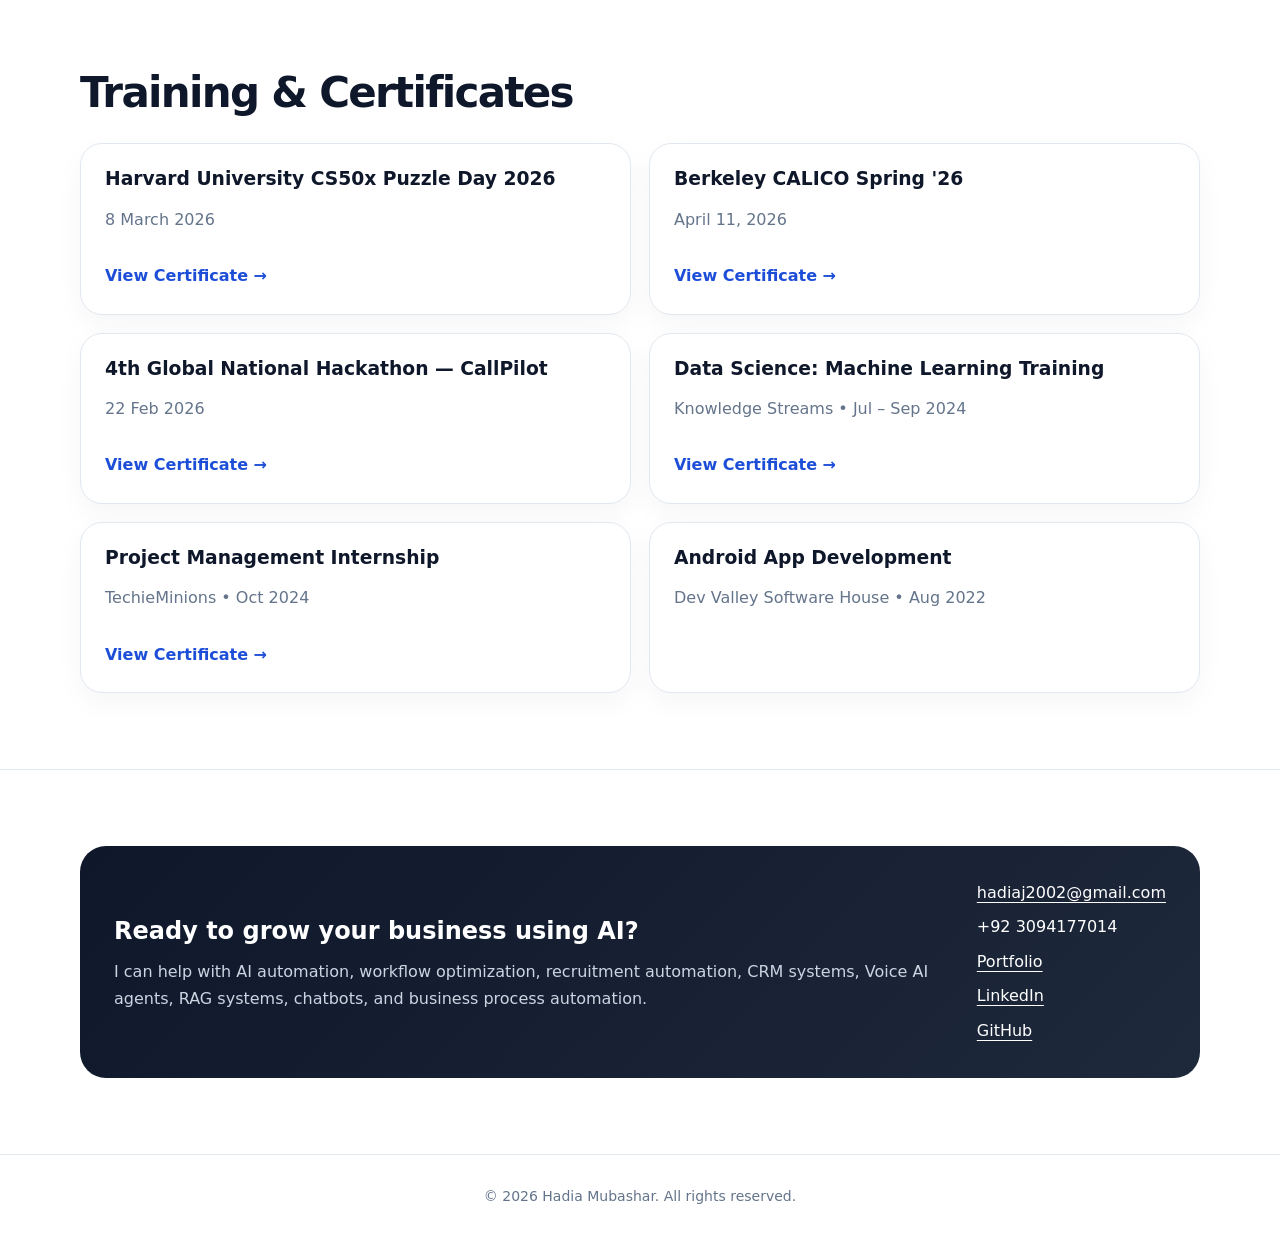
==== commit 34ea7ded: "Update index.html" ====
--- a/index.html
+++ b/index.html
@@ -4,481 +4,227 @@
   <meta charset="utf-8" />
   <meta name="viewport" content="width=device-width,initial-scale=1" />
   <title>Hadia Mubashar — AI Automation Engineer</title>
-  <meta name="description" content="Hadia Mubashar — AI Automation Engineer helping businesses grow with AI automation, n8n, Make.com, AI agents, RAG, data science, and machine learning." />
+  <meta name="description" content="Hadia Mubashar — AI Automation Engineer helping businesses grow using AI automation." />
 
   <style>
     :root {
-      --bg: #ffffff;
-      --text: #0f172a;
-      --muted: #64748b;
-      --soft: #f8fafc;
-      --line: #e2e8f0;
-      --accent: #1d4ed8;
-      --accent-soft: #eff6ff;
-      --card: #ffffff;
-      --shadow: 0 18px 45px rgba(15, 23, 42, 0.08);
-      --radius: 18px;
-    }
-
-    * { box-sizing: border-box; }
-
-    html { scroll-behavior: smooth; }
-
+      --bg:#ffffff;
+      --text:#0f172a;
+      --muted:#64748b;
+      --soft:#f8fafc;
+      --line:#e2e8f0;
+      --accent:#1d4ed8;
+      --accent-soft:#eff6ff;
+      --card:#ffffff;
+      --shadow:0 18px 45px rgba(15,23,42,.08);
+      --radius:22px;
+    }
+
+    * { box-sizing:border-box; }
+    html { scroll-behavior:smooth; }
     body {
-      margin: 0;
-      font-family: Inter, ui-sans-serif, system-ui, -apple-system, BlinkMacSystemFont, "Segoe UI", Arial, sans-serif;
-      background: var(--bg);
-      color: var(--text);
-      line-height: 1.65;
-    }
-
-    a { color: var(--accent); text-decoration: none; }
-    a:hover { text-decoration: underline; }
-
-    .container {
-      width: min(1120px, calc(100% - 40px));
-      margin: 0 auto;
-    }
+      margin:0;
+      font-family:Inter,ui-sans-serif,system-ui,-apple-system,BlinkMacSystemFont,"Segoe UI",Arial,sans-serif;
+      background:var(--bg);
+      color:var(--text);
+      line-height:1.65;
+    }
+
+    a { color:var(--accent); text-decoration:none; }
+    a:hover { text-decoration:underline; }
+
+    .container { width:min(1120px,calc(100% - 40px)); margin:0 auto; }
 
     .topbar {
-      position: sticky;
-      top: 0;
-      z-index: 20;
-      background: rgba(255,255,255,0.92);
-      backdrop-filter: blur(12px);
-      border-bottom: 1px solid var(--line);
+      position:sticky; top:0; z-index:20;
+      background:rgba(255,255,255,.92);
+      backdrop-filter:blur(12px);
+      border-bottom:1px solid var(--line);
     }
 
     .topbar-inner {
-      min-height: 72px;
-      display: flex;
-      justify-content: space-between;
-      align-items: center;
-      gap: 18px;
-    }
-
-    .brand {
-      font-weight: 900;
-      letter-spacing: 0.08em;
-      font-size: 14px;
-    }
-
-    .nav {
-      display: flex;
-      gap: 18px;
-      flex-wrap: wrap;
-      font-size: 14px;
-      font-weight: 700;
-    }
-
-    .nav a { color: var(--muted); }
-    .nav a:hover { color: var(--text); text-decoration: none; }
+      min-height:72px; display:flex; justify-content:space-between; align-items:center; gap:18px;
+    }
+
+    .brand { font-weight:900; letter-spacing:.08em; font-size:14px; }
+    .nav { display:flex; gap:18px; flex-wrap:wrap; font-size:14px; font-weight:700; }
+    .nav a { color:var(--muted); }
+    .nav a:hover { color:var(--text); text-decoration:none; }
 
     .hero {
-      padding: 88px 0 70px;
-      background:
-        radial-gradient(circle at top left, rgba(29,78,216,0.08), transparent 34%),
-        linear-gradient(180deg, #ffffff 0%, #f8fafc 100%);
-      border-bottom: 1px solid var(--line);
+      padding:88px 0 70px;
+      background:radial-gradient(circle at top left, rgba(29,78,216,.08), transparent 34%),
+                 linear-gradient(180deg,#ffffff 0%,#f8fafc 100%);
+      border-bottom:1px solid var(--line);
     }
 
     .hero-grid {
-      display: grid;
-      grid-template-columns: 1.18fr 0.82fr;
-      gap: 42px;
-      align-items: center;
+      display:grid; grid-template-columns:1.18fr .82fr; gap:42px; align-items:center;
     }
 
     .eyebrow {
-      display: inline-flex;
-      padding: 7px 12px;
-      border: 1px solid #bfdbfe;
-      border-radius: 999px;
-      background: var(--accent-soft);
-      color: var(--accent);
-      font-size: 13px;
-      font-weight: 800;
-      margin-bottom: 18px;
+      display:inline-flex; padding:7px 12px; border:1px solid #bfdbfe; border-radius:999px;
+      background:var(--accent-soft); color:var(--accent); font-size:13px; font-weight:800; margin-bottom:18px;
     }
 
     h1 {
-      font-size: clamp(44px, 7vw, 76px);
-      line-height: 0.98;
-      margin: 0 0 18px;
-      letter-spacing: -0.055em;
+      font-size:clamp(44px,7vw,76px);
+      line-height:.98; margin:0 0 18px; letter-spacing:-.055em;
     }
 
     .subtitle {
-      font-size: clamp(20px, 2.2vw, 26px);
-      color: #1f2937;
-      max-width: 780px;
-      margin: 0 0 16px;
-      font-weight: 650;
-      line-height: 1.35;
-    }
-
-    .hero-copy {
-      color: var(--muted);
-      max-width: 760px;
-      margin: 0;
-      font-size: 16px;
-    }
-
-    .hero-actions {
-      display: flex;
-      flex-wrap: wrap;
-      gap: 12px;
-      margin-top: 28px;
-    }
+      font-size:clamp(24px,3vw,36px);
+      color:#1f2937; max-width:820px; margin:0 0 16px; font-weight:800; line-height:1.18;
+      letter-spacing:-.035em;
+    }
+
+    .hero-copy { color:var(--muted); max-width:760px; margin:0; font-size:17px; }
+
+    .hero-actions { display:flex; flex-wrap:wrap; gap:12px; margin-top:28px; }
 
     .btn {
-      display: inline-flex;
-      align-items: center;
-      justify-content: center;
-      border-radius: 12px;
-      padding: 12px 18px;
-      font-weight: 850;
-      border: 1px solid var(--line);
-      transition: transform .2s ease, box-shadow .2s ease, background .2s ease;
-    }
-
-    .btn:hover {
-      transform: translateY(-2px);
-      text-decoration: none;
-    }
-
-    .btn-primary {
-      background: var(--text);
-      color: #fff;
-      border-color: var(--text);
-      box-shadow: 0 14px 30px rgba(17,24,39,.18);
-    }
-
-    .btn-primary:hover { color: #fff; }
-
-    .btn-secondary {
-      background: #fff;
-      color: var(--text);
-    }
+      display:inline-flex; align-items:center; justify-content:center; border-radius:13px;
+      padding:12px 18px; font-weight:850; border:1px solid var(--line);
+      transition:transform .2s ease, box-shadow .2s ease, background .2s ease;
+    }
+    .btn:hover { transform:translateY(-2px); text-decoration:none; }
+    .btn-primary { background:var(--text); color:#fff; border-color:var(--text); box-shadow:0 14px 30px rgba(15,23,42,.18); }
+    .btn-primary:hover { color:#fff; }
+    .btn-secondary { background:#fff; color:var(--text); }
 
     .profile-card {
-      background: var(--card);
-      border: 1px solid var(--line);
-      border-radius: 24px;
-      box-shadow: var(--shadow);
-      padding: 26px;
+      background:var(--card); border:1px solid var(--line); border-radius:26px;
+      box-shadow:var(--shadow); padding:26px;
     }
 
     .profile-photo {
-      width: 110px;
-      height: 110px;
-      border-radius: 24px;
-      background: linear-gradient(135deg, #eff6ff, #ffffff);
-      border: 1px solid #bfdbfe;
-      display: grid;
-      place-items: center;
-      color: var(--accent);
-      font-size: 34px;
-      font-weight: 950;
-      margin-bottom: 18px;
-      overflow: hidden;
-    }
-
-    .profile-photo img {
-      width: 100%;
-      height: 100%;
-      object-fit: cover;
-      display: none;
-    }
-
-    .mini-list {
-      display: grid;
-      gap: 10px;
-      margin-top: 20px;
-    }
-
+      width:110px; height:110px; border-radius:24px;
+      background:linear-gradient(135deg,#eff6ff,#fff);
+      border:1px solid #bfdbfe; display:grid; place-items:center; color:var(--accent);
+      font-size:34px; font-weight:950; margin-bottom:18px; overflow:hidden;
+    }
+
+    .mini-list { display:grid; gap:10px; margin-top:20px; }
     .mini-row {
-      display: flex;
-      justify-content: space-between;
-      gap: 14px;
-      border-bottom: 1px solid var(--line);
-      padding: 10px 0;
-      font-size: 14px;
-    }
-
-    .mini-row span:first-child {
-      color: var(--muted);
-      font-weight: 800;
-    }
-
-    .mini-row:last-child { border-bottom: 0; }
-
-    .stats {
-      display: grid;
-      grid-template-columns: repeat(3, 1fr);
-      gap: 14px;
-      margin-top: 22px;
-    }
-
-    .stat {
-      background: var(--soft);
-      border: 1px solid var(--line);
-      border-radius: 16px;
-      padding: 14px;
-    }
-
-    .stat strong {
-      display: block;
-      font-size: 22px;
-      letter-spacing: -0.03em;
-    }
-
-    .stat span {
-      color: var(--muted);
-      font-size: 13px;
-      font-weight: 700;
-    }
-
-    .section {
-      padding: 76px 0;
-      border-bottom: 1px solid var(--line);
-    }
-
-    .section-header {
-      display: flex;
-      align-items: end;
-      justify-content: space-between;
-      gap: 18px;
-      margin-bottom: 28px;
-    }
-
+      display:flex; justify-content:space-between; gap:14px; border-bottom:1px solid var(--line);
+      padding:10px 0; font-size:14px;
+    }
+    .mini-row span:first-child { color:var(--muted); font-weight:800; }
+    .mini-row:last-child { border-bottom:0; }
+
+    .stats { display:grid; grid-template-columns:repeat(3,1fr); gap:14px; margin-top:22px; }
+    .stat { background:var(--soft); border:1px solid var(--line); border-radius:16px; padding:14px; }
+    .stat strong { display:block; font-size:22px; letter-spacing:-.03em; }
+    .stat span { color:var(--muted); font-size:13px; font-weight:700; }
+
+    .section { padding:76px 0; border-bottom:1px solid var(--line); }
+    .section-header { display:flex; align-items:end; justify-content:space-between; gap:18px; margin-bottom:28px; }
     .section-title {
-      margin: 0;
-      font-size: clamp(30px, 4vw, 42px);
-      letter-spacing: -0.04em;
-      line-height: 1.08;
-    }
-
-    .section-note {
-      margin: 8px 0 0;
-      color: var(--muted);
-      max-width: 650px;
-    }
-
-    .grid-2 {
-      display: grid;
-      grid-template-columns: repeat(2, minmax(0,1fr));
-      gap: 18px;
-    }
-
-    .grid-3 {
-      display: grid;
-      grid-template-columns: repeat(3, minmax(0,1fr));
-      gap: 18px;
-    }
+      margin:0; font-size:clamp(30px,4vw,42px); letter-spacing:-.04em; line-height:1.08;
+    }
+    .section-note { margin:8px 0 0; color:var(--muted); max-width:740px; font-size:17px; }
+
+    .grid-2 { display:grid; grid-template-columns:repeat(2,minmax(0,1fr)); gap:18px; }
+    .grid-3 { display:grid; grid-template-columns:repeat(3,minmax(0,1fr)); gap:18px; }
 
     .card {
-      background: var(--card);
-      border: 1px solid var(--line);
-      border-radius: var(--radius);
-      padding: 24px;
-      box-shadow: 0 10px 28px rgba(15,23,42,.04);
-    }
-
-    .card h2, .card h3 {
-      margin-top: 0;
-      margin-bottom: 8px;
-      line-height: 1.2;
-    }
-
-    .meta {
-      color: var(--accent);
-      font-weight: 850;
-      font-size: 13px;
-      margin-bottom: 10px;
-    }
-
-    .muted { color: var(--muted); }
-
-    ul {
-      padding-left: 20px;
-      margin-bottom: 0;
-    }
+      background:var(--card); border:1px solid var(--line); border-radius:var(--radius);
+      padding:24px; box-shadow:0 10px 28px rgba(15,23,42,.04);
+    }
+    .card h2,.card h3 { margin-top:0; margin-bottom:8px; line-height:1.2; }
+    .meta { color:var(--accent); font-weight:850; font-size:14px; margin-bottom:10px; }
+    .muted { color:var(--muted); }
+    ul { padding-left:20px; margin-bottom:0; }
+
+    .domain-grid { display:grid; grid-template-columns:repeat(4,minmax(0,1fr)); gap:14px; margin-top:24px; }
+    .domain {
+      padding:16px; border:1px solid var(--line); border-radius:18px; background:var(--soft);
+      font-weight:800; color:#334155;
+    }
+
+    .scroll-hint { color:var(--muted); font-size:14px; font-weight:700; margin:8px 0 18px; }
+    .case-scroll {
+      display:grid;
+      grid-auto-flow:column;
+      grid-auto-columns:minmax(360px,31%);
+      gap:24px;
+      overflow-x:auto;
+      overscroll-behavior-inline:contain;
+      scroll-snap-type:inline mandatory;
+      padding:4px 4px 24px;
+      scrollbar-width:thin;
+    }
+    .case-scroll::-webkit-scrollbar { height:10px; }
+    .case-scroll::-webkit-scrollbar-track { background:var(--soft); border-radius:999px; }
+    .case-scroll::-webkit-scrollbar-thumb { background:#cbd5e1; border-radius:999px; }
 
     .case-card {
-      min-height: 100%;
-      display: flex;
-      flex-direction: column;
-      justify-content: space-between;
-    }
-
+      scroll-snap-align:start;
+      border-radius:22px;
+      padding:34px;
+      min-height:100%;
+      border:1px solid var(--line);
+      background:#fff;
+      box-shadow:0 14px 34px rgba(15,23,42,.06);
+      transition:transform .25s ease, box-shadow .25s ease, border-color .25s ease;
+    }
+    .case-card:hover {
+      transform:translateY(-6px);
+      box-shadow:0 22px 44px rgba(15,23,42,.10);
+      border-color:#bfdbfe;
+    }
+    .case-card h3 { font-size:22px; letter-spacing:-.025em; margin-bottom:12px; color:var(--text); }
+    .case-card .meta { font-size:15px; line-height:1.55; margin-bottom:22px; }
+    .case-card p,.case-card li { font-size:16px; line-height:1.72; }
     .result-badge {
-      display: inline-flex;
-      align-items: center;
-      width: fit-content;
-      padding: 7px 10px;
-      background: var(--accent-soft);
-      border: 1px solid #bfdbfe;
-      color: var(--accent);
-      border-radius: 999px;
-      font-size: 13px;
-      font-weight: 900;
-      margin: 10px 0 12px;
-    }
-
-    .timeline {
-      display: grid;
-      gap: 18px;
-    }
-
-    .experience-card {
-      position: relative;
-      padding-left: 30px;
-    }
-
+      display:inline-flex; width:fit-content; margin:0 0 24px; font-size:14px; padding:9px 14px;
+      border:1px solid #bfdbfe; background:var(--accent-soft); color:var(--accent);
+      border-radius:999px; font-weight:900;
+    }
+    .case-card ul { margin-top:18px; }
+
+    .timeline { display:grid; gap:18px; }
+    .experience-card { position:relative; padding-left:30px; }
     .experience-card::before {
-      content: "";
-      position: absolute;
-      top: 25px;
-      left: 0;
-      width: 4px;
-      height: 44px;
-      background: var(--accent);
-      border-radius: 999px;
-    }
-
-    .chips {
-      display: flex;
-      flex-wrap: wrap;
-      gap: 10px;
-    }
-
+      content:""; position:absolute; top:25px; left:0; width:4px; height:44px;
+      background:var(--accent); border-radius:999px;
+    }
+
+    .chips { display:flex; flex-wrap:wrap; gap:10px; }
     .chip {
-      padding: 8px 12px;
-      border-radius: 999px;
-      border: 1px solid var(--line);
-      background: var(--soft);
-      color: #374151;
-      font-size: 14px;
-      font-weight: 750;
-    }
-
-    .repo-list {
-      display: grid;
-      grid-template-columns: repeat(3, minmax(0,1fr));
-      gap: 18px;
-    }
-
-    .repo-card {
-      background: #fff;
-      border: 1px solid var(--line);
-      border-radius: var(--radius);
-      padding: 20px;
-      min-height: 180px;
-    }
-
-    .repo-card h3 {
-      margin: 0 0 8px;
-      font-size: 18px;
-    }
-
-    .repo-card p {
-      color: var(--muted);
-      margin: 0 0 14px;
-      font-size: 14px;
-    }
+      padding:8px 12px; border-radius:999px; border:1px solid var(--line); background:var(--soft);
+      color:#374151; font-size:14px; font-weight:750;
+    }
+
+    .repo-list { display:grid; grid-template-columns:repeat(3,minmax(0,1fr)); gap:18px; }
+    .repo-card { background:#fff; border:1px solid var(--line); border-radius:var(--radius); padding:20px; min-height:180px; }
+    .repo-card h3 { margin:0 0 8px; font-size:18px; }
+    .repo-card p { color:var(--muted); margin:0 0 14px; font-size:14px; }
+
+    .cert-link { display:inline-flex; margin-top:14px; font-weight:850; color:var(--accent); }
 
     .contact-box {
-      background: linear-gradient(135deg, #0f172a, #1e293b);
-      color: #fff;
-      border-radius: 26px;
-      padding: 34px;
-      display: grid;
-      grid-template-columns: 1fr auto;
-      gap: 24px;
-      align-items: center;
-    }
-
-    .contact-box .muted { color: #cbd5e1; }
-    .contact-box a { color: #fff; text-decoration: underline; text-underline-offset: 4px; }
-
-    .footer {
-      padding: 30px 0;
-      color: var(--muted);
-      text-align: center;
-      font-size: 14px;
-    }
-
-    .case-grid-large {
-      display: grid;
-      grid-template-columns: repeat(3, minmax(0, 1fr));
-      gap: 24px;
-      align-items: stretch;
-    }
-
-    .case-card {
-      border-radius: 22px;
-      padding: 34px;
-      min-height: 100%;
-      border: 1px solid var(--line);
-      background: #ffffff;
-      box-shadow: 0 14px 34px rgba(15, 23, 42, 0.06);
-    }
-
-    .case-card h3 {
-      font-size: 22px;
-      letter-spacing: -0.025em;
-      margin-bottom: 12px;
-      color: var(--text);
-    }
-
-    .case-card .meta {
-      font-size: 15px;
-      line-height: 1.55;
-      margin-bottom: 22px;
-      color: var(--accent);
-    }
-
-    .case-card p,
-    .case-card li {
-      font-size: 16px;
-      line-height: 1.72;
-    }
-
-    .result-badge {
-      margin: 0 0 24px;
-      font-size: 14px;
-      padding: 9px 14px;
-      border-color: #bfdbfe;
-      background: var(--accent-soft);
-      color: var(--accent);
-    }
-
-    .case-card ul {
-      margin-top: 18px;
-    }
-
-    @media (max-width: 1000px) {
-      .case-grid-large {
-        grid-template-columns: 1fr;
-      }
-    }
-
-
-    @media (max-width: 900px) {
-      .hero-grid, .grid-2, .grid-3, .repo-list, .contact-box {
-        grid-template-columns: 1fr;
-      }
-
-      .topbar-inner {
-        flex-direction: column;
-        align-items: flex-start;
-        padding: 16px 0;
-      }
-
-      .hero { padding-top: 56px; }
-      .stats { grid-template-columns: 1fr; }
-      .section-header { display: block; }
+      background:linear-gradient(135deg,#0f172a,#1e293b); color:#fff; border-radius:26px; padding:34px;
+      display:grid; grid-template-columns:1fr auto; gap:24px; align-items:center;
+    }
+    .contact-box .muted { color:#cbd5e1; }
+    .contact-box a { color:#fff; text-decoration:underline; text-underline-offset:4px; }
+
+    .footer { padding:30px 0; color:var(--muted); text-align:center; font-size:14px; }
+
+    .fade-up { opacity:0; transform:translateY(24px); transition:opacity .75s ease, transform .75s ease; }
+    .fade-up.visible { opacity:1; transform:translateY(0); }
+
+    @media (max-width:1000px) {
+      .case-scroll { grid-auto-columns:minmax(290px,86%); }
+      .domain-grid { grid-template-columns:repeat(2,minmax(0,1fr)); }
+    }
+    @media (max-width:900px) {
+      .hero-grid,.grid-2,.grid-3,.repo-list,.contact-box { grid-template-columns:1fr; }
+      .topbar-inner { flex-direction:column; align-items:flex-start; padding:16px 0; }
+      .hero { padding-top:56px; }
+      .stats { grid-template-columns:1fr; }
+      .section-header { display:block; }
     }
   </style>
 </head>
@@ -491,74 +237,79 @@
         <a href="#about">About</a>
         <a href="#case-studies">Case Studies</a>
         <a href="#experience">Experience</a>
-        <a href="#github">Add GitHub URL</a>
+        <a href="#github">GitHub</a>
         <a href="#skills">Skills</a>
+        <a href="#certificates">Certificates</a>
         <a href="#contact">Contact</a>
       </nav>
     </div>
   </header>
 
-  <section class="hero" id="home">
+  <section class="hero fade-up" id="home">
     <div class="container hero-grid">
       <div>
-        <div class="eyebrow">AI Automation • RAG • Geospatial Intelligence • Forecasting</div>
+        <div class="eyebrow">AI Automation • Business Growth • Workflow Systems</div>
         <h1>Hadia Mubashar</h1>
-        <p class="subtitle">
-          AI & Automation Developer helping businesses grow through intelligent workflows, applied AI systems, and data-driven automation.
+        <p class="subtitle">I help businesses grow using AI.</p>
+        <p class="hero-copy">
+          I build AI-powered automation systems that help business owners save time, reduce manual work,
+          improve operations, and scale faster. My work combines n8n, Make.com, APIs, AI agents, RAG,
+          CRM automation, and machine learning to turn repetitive business processes into reliable growth systems.
         </p>
-        <p class="hero-copy">
-          I build practical AI systems that combine workflow automation with machine learning, LLMs, RAG pipelines,
-          geospatial data engineering, and forecasting. My work focuses on reducing manual effort, improving decision-making,
-          and creating reliable automation systems with measurable business impact.
-        </p>
 
         <div class="hero-actions">
-          <a class="btn btn-primary" href="https://drive.google.com/drive/folders/1uRWUPg40zoaAymgxY-5RMJ7O5rqc9kxr?usp=drive_link" target="_blank" rel="noreferrer">View My Portfolio</a>
+          <a class="btn btn-primary" href="https://hadiamubashar.github.io/portfolio/" target="_blank" rel="noreferrer">View My Portfolio</a>
           <a class="btn btn-secondary" href="mailto:hadiaj2002@gmail.com">Work With Me</a>
           <a class="btn btn-secondary" href="#case-studies">See Case Studies</a>
         </div>
 
         <div class="stats">
-          <div class="stat"><strong>RAG</strong><span>retrieval systems</span></div>
-          <div class="stat"><strong>GeoAI</strong><span>spatial automation</span></div>
-          <div class="stat"><strong>ML</strong><span>forecasting models</span></div>
-        </div>
-      </div>
-
-      <aside class="profile-card">
-        <div class="profile-photo">
-          <img src="./assets/profile.png" alt="Hadia Mubashar" onload="this.style.display='block'; this.parentElement.childNodes[0].textContent='';" />
-          HM
-        </div>
+          <div class="stat"><strong>80%+</strong><span>manual work reduced</span></div>
+          <div class="stat"><strong>90%</strong><span>contact relevancy improved</span></div>
+          <div class="stat"><strong>AI</strong><span>growth systems</span></div>
+        </div>
+      </div>
+
+      <aside class="profile-card fade-up">
+        <div class="profile-photo">HM</div>
         <h2 style="margin:0 0 6px;">Business-focused AI Automation</h2>
-        <p class="muted" style="margin:0;">
-          I build automation systems that help teams save time, improve operations, and create scalable growth.
-        </p>
+        <p class="muted" style="margin:0;">I build automation systems that help teams save time, improve operations, and create scalable growth.</p>
 
         <div class="mini-list">
           <div class="mini-row"><span>Email</span><a href="mailto:hadiaj2002@gmail.com">hadiaj2002@gmail.com</a></div>
           <div class="mini-row"><span>Phone</span><span>+92 3094177014</span></div>
           <div class="mini-row"><span>LinkedIn</span><a href="https://www.linkedin.com/in/hadia-mubashar/" target="_blank" rel="noreferrer">LinkedIn</a></div>
           <div class="mini-row"><span>GitHub</span><a href="https://github.com/HadiaMubashar" target="_blank" rel="noreferrer">GitHub</a></div>
-          <div class="mini-row"><span>Portfolio</span><a href="https://drive.google.com/drive/folders/1uRWUPg40zoaAymgxY-5RMJ7O5rqc9kxr?usp=drive_link" target="_blank" rel="noreferrer">Open Drive</a></div>
+          <div class="mini-row"><span>Portfolio</span><a href="https://hadiamubashar.github.io/portfolio/" target="_blank" rel="noreferrer">Portfolio</a></div>
         </div>
       </aside>
     </div>
   </section>
 
   <main>
-    <section class="section" id="about">
+    <section class="section fade-up" id="about">
       <div class="container grid-2">
         <div>
-          <h2 class="section-title">I design AI automation systems that turn data and workflows into business value.</h2>
+          <h2 class="section-title">I design AI automation systems across real business domains.</h2>
           <p class="section-note">
-            My work spans LLM applications, retrieval-augmented generation, vector search, geospatial automation,
-            real-estate modeling, forecasting, recruitment automation, and AI content workflows. I focus on reliable,
-            end-to-end systems that combine automation, clean data pipelines, and human-in-the-loop controls.
+            I help businesses grow using AI across domains like real estate, recruitment agencies,
+            sales and lead generation, CRM operations, social media teams, customer support,
+            document processing, reporting workflows, and data-driven decision-making. I build practical
+            systems that connect tools, automate repetitive tasks, and create measurable business impact.
           </p>
-        </div>
-
-        <div class="card">
+          <div class="domain-grid">
+            <div class="domain">Real Estate</div>
+            <div class="domain">Recruitment Agencies</div>
+            <div class="domain">Lead Generation</div>
+            <div class="domain">CRM Automation</div>
+            <div class="domain">Social Media Teams</div>
+            <div class="domain">Customer Support</div>
+            <div class="domain">Document Processing</div>
+            <div class="domain">Reporting Workflows</div>
+          </div>
+        </div>
+
+        <div class="card fade-up">
           <h3>Education</h3>
           <p><strong>BS in Information Technology</strong></p>
           <p class="muted">Government College University Faisalabad • 2019–2023</p>
@@ -568,92 +319,105 @@
       </div>
     </section>
 
-    <section class="section" id="case-studies">
+    <section class="section fade-up" id="case-studies">
       <div class="container">
         <div class="section-header">
           <div>
             <h2 class="section-title">Case Studies</h2>
             <p class="section-note">
-              Three selected case studies showing business impact, technical execution, and real automation outcomes.
+              Selected AI automation case studies showing business impact, technical execution, and real growth-focused outcomes.
             </p>
-          </div>
-        </div>
-
-        
-        
-        
-        
-        <div class="case-grid-large">
-          <article class="card case-card">
-            <div>
-              <h3>Recruitment Automation System</h3>
-              <div class="meta">Make.com • Apify • Apollo.io • Google Sheets • Gmail API</div>
-              <div class="result-badge">~80% manual work reduction</div>
-              <p>
-                Built a fully automated recruitment workflow that parses resumes, finds matching jobs,
-                identifies decision-makers, and prepares outreach with human approval before sending.
-              </p>
-              <ul>
-                <li>Automated resume parsing, job matching, and decision-maker discovery.</li>
-                <li>Used Google Sheets toggles for review and approval before Gmail outreach.</li>
-                <li>Improved contact relevancy to around 90% while keeping quality control.</li>
-              </ul>
-            </div>
-          </article>
-
-          <article class="card case-card">
-            <div>
-              <h3>Knowledge Retrieval Engine (RAG)</h3>
-              <div class="meta">LangChain • FAISS • Hugging Face • Vector Search</div>
-              <div class="result-badge">Semantic search + grounded answers</div>
-              <p>
-                Developed a retrieval engine that processes large text sources, creates vector embeddings,
-                and answers user questions with relevant retrieved context.
-              </p>
-              <ul>
-                <li>Used FAISS embeddings for fast semantic retrieval.</li>
-                <li>Built summarization and contextual Q&A over large text databases.</li>
-                <li>Focused on accurate, grounded responses instead of generic AI output.</li>
-              </ul>
-            </div>
-          </article>
-
-          <article class="card case-card">
-            <div>
-              <h3>AI Social Media Automation Agent</h3>
-              <div class="meta">n8n • OpenAI • MidJourney • GoHighLevel CRM</div>
-              <div class="result-badge">Ideation to publishing</div>
-              <p>
-                Built an AI agent workflow that manages content ideation, caption writing, image prompt creation,
-                scheduling, publishing, and CRM engagement sync.
-              </p>
-              <ul>
-                <li>Generated brand-aligned captions and creative image prompts.</li>
-                <li>Automated scheduling and publishing across social platforms.</li>
-                <li>Synced engagement signals to CRM for automated follow-up workflows.</li>
-              </ul>
-            </div>
-          </article>
-        </div>
-
-
-
-
+            <p class="scroll-hint">Scroll sideways to view more case studies →</p>
+          </div>
+        </div>
+
+        <div class="case-scroll">
+          <article class="card case-card fade-up">
+            <h3>Recruitment Automation System</h3>
+            <div class="meta">Make.com • Apify • Apollo.io • Google Sheets • Gmail API</div>
+            <div class="result-badge">~80% manual work reduction</div>
+            <p>Built an automated recruitment workflow that parses resumes, finds matching jobs, identifies decision-makers, and prepares outreach with human approval before sending.</p>
+            <ul>
+              <li>Automated resume parsing, job matching, and decision-maker discovery.</li>
+              <li>Used Google Sheets approval toggles before Gmail outreach.</li>
+              <li>Improved contact relevancy while keeping quality control.</li>
+            </ul>
+          </article>
+
+          <article class="card case-card fade-up">
+            <h3>Voice AI Agent</h3>
+            <div class="meta">Voice AI • CRM Automation • Lead Qualification</div>
+            <div class="result-badge">Automated customer conversations</div>
+            <p>Designed a Voice AI agent workflow for handling customer calls, collecting information, qualifying leads, and routing important details into business systems.</p>
+            <ul>
+              <li>Automated first-touch customer communication and lead capture.</li>
+              <li>Structured call outcomes for CRM follow-up and reporting.</li>
+              <li>Reduced repetitive call-handling work for business teams.</li>
+            </ul>
+          </article>
+
+          <article class="card case-card fade-up">
+            <h3>GoHighLevel CRM Automation</h3>
+            <div class="meta">GHL • CRM Sync • Follow-up Campaigns</div>
+            <div class="result-badge">Smarter lead follow-up</div>
+            <p>Built CRM automation workflows inside GoHighLevel to tag leads, sync engagement, trigger follow-ups, and improve sales pipeline visibility.</p>
+            <ul>
+              <li>Created automated lead tagging and segmentation workflows.</li>
+              <li>Triggered follow-up campaigns based on user behavior.</li>
+              <li>Connected CRM actions with marketing and outreach systems.</li>
+            </ul>
+          </article>
+
+          <article class="card case-card fade-up">
+            <h3>Knowledge Retrieval Engine (RAG)</h3>
+            <div class="meta">LangChain • FAISS • Hugging Face • Vector Search</div>
+            <div class="result-badge">Semantic search + grounded answers</div>
+            <p>Developed a retrieval engine that processes large text sources, creates vector embeddings, and answers user questions with relevant retrieved context.</p>
+            <ul>
+              <li>Used FAISS embeddings for fast semantic retrieval.</li>
+              <li>Built summarization and contextual Q&A over large text databases.</li>
+              <li>Focused on accurate, grounded responses instead of generic AI output.</li>
+            </ul>
+          </article>
+
+          <article class="card case-card fade-up">
+            <h3>AI Social Media Automation Agent</h3>
+            <div class="meta">n8n • OpenAI • MidJourney • GoHighLevel CRM</div>
+            <div class="result-badge">Ideation to publishing</div>
+            <p>Built an AI agent workflow that manages content ideation, caption writing, image prompt creation, scheduling, publishing, and CRM engagement sync.</p>
+            <ul>
+              <li>Generated brand-aligned captions and creative image prompts.</li>
+              <li>Automated scheduling and publishing across social platforms.</li>
+              <li>Synced engagement signals to CRM for automated follow-up workflows.</li>
+            </ul>
+          </article>
+
+          <article class="card case-card fade-up">
+            <h3>Prime Street Classification System</h3>
+            <div class="meta">Real Estate Data Analysis • NLP • OpenAI Transformers</div>
+            <div class="result-badge">Premium-zone detection</div>
+            <p>Built a scalable real-estate system to identify streets with higher €/m² values than nearby areas, helping improve valuation accuracy.</p>
+            <ul>
+              <li>Normalized property listing data and street names.</li>
+              <li>Adjusted pricing for inflation and premium-zone effects.</li>
+              <li>Generated structured reports for real-estate insights.</li>
+            </ul>
+          </article>
+        </div>
       </div>
     </section>
 
-    <section class="section" id="experience">
+    <section class="section fade-up" id="experience">
       <div class="container">
         <div class="section-header">
           <div>
             <h2 class="section-title">Experience</h2>
-            <p class="section-note">Hands-on roles across automation engineering, AI systems, and ML/AI development.</p>
+            <p class="section-note">Hands-on roles across automation engineering, AI systems, data science, and ML/AI development.</p>
           </div>
         </div>
 
         <div class="timeline">
-
-          <article class="card experience-card">
+          <article class="card experience-card fade-up">
             <h3>Automation Expert — TechForce247</h3>
             <div class="meta">Chicago, USA / Remote • Sep 2025 – Present</div>
             <ul>
@@ -663,7 +427,7 @@
             </ul>
           </article>
 
-          <article class="card experience-card">
+          <article class="card experience-card fade-up">
             <h3>Lead – AI & Automation — Techionik</h3>
             <div class="meta">Lahore, Punjab / Onsite • Feb 2025 – Sep 2025</div>
             <ul>
@@ -673,7 +437,7 @@
             </ul>
           </article>
 
-          <article class="card experience-card">
+          <article class="card experience-card fade-up">
             <h3>Data Scientist — Techionik</h3>
             <div class="meta">Lahore, Punjab / Onsite • Nov 2023 – Feb 2025</div>
             <ul>
@@ -683,7 +447,7 @@
             </ul>
           </article>
 
-          <article class="card experience-card">
+          <article class="card experience-card fade-up">
             <h3>Data Scientist — Dev Valley Software House</h3>
             <div class="meta">Gujranwala, Punjab / Onsite • Nov 2021 – Apr 2023</div>
             <ul>
@@ -692,92 +456,53 @@
               <li>Conducted market research and collaborated with cross-functional teams to define project scopes.</li>
             </ul>
           </article>
-
         </div>
       </div>
     </section>
 
-    <section class="section" id="github">
+    <section class="section fade-up" id="github">
       <div class="container">
         <div class="section-header">
           <div>
             <h2 class="section-title">GitHub Projects</h2>
-            <p class="section-note">
-              This section can auto-load public repositories after you add your GitHub username in the script at the bottom.
-            </p>
-          </div>
-        </div>
-
-        <div id="repoStatus" class="muted" style="margin-bottom:16px;">Add your GitHub username in the file to enable auto-loading.</div>
+            <p class="section-note">Latest public repositories from Hadia’s GitHub profile.</p>
+          </div>
+        </div>
+
+        <div id="repoStatus" class="muted" style="margin-bottom:16px;">Loading public GitHub repositories...</div>
         <div id="repoList" class="repo-list">
-          <article class="repo-card">
-            <h3>AI Automation Workflows</h3>
-            <p>Showcase n8n, Make.com, and API workflows that solve business operations problems.</p>
-            <span class="chip">Automation</span>
-          </article>
-          <article class="repo-card">
-            <h3>RAG Chatbot Systems</h3>
-            <p>Projects using embeddings, vector databases, retrieval, and grounded AI responses.</p>
-            <span class="chip">RAG</span>
-          </article>
-          <article class="repo-card">
-            <h3>ML/AI Experiments</h3>
-            <p>Machine learning, classification, segmentation, and model evaluation projects.</p>
-            <span class="chip">Machine Learning</span>
-          </article>
+          <article class="repo-card"><h3>Automation Workflows</h3><p>n8n, Make.com, and API workflows for business operations.</p><span class="chip">Automation</span></article>
+          <article class="repo-card"><h3>RAG Systems</h3><p>Embeddings, vector search, semantic retrieval, and grounded AI answers.</p><span class="chip">RAG</span></article>
+          <article class="repo-card"><h3>Data Science & ML</h3><p>Classification, segmentation, analysis, and predictive modeling.</p><span class="chip">ML</span></article>
         </div>
       </div>
     </section>
 
-    <section class="section" id="skills">
+    <section class="section fade-up" id="skills">
       <div class="container">
         <div class="section-header">
           <div>
             <h2 class="section-title">Skills</h2>
-            <p class="section-note">Tools and technologies I use to build AI-powered automation systems.</p>
-          </div>
-        </div>
-
-        <div class="card">
+            <p class="section-note">Tools and technologies used to build AI-powered automation and data science systems.</p>
+          </div>
+        </div>
+
+        <div class="card fade-up">
           <div class="chips">
-            <span class="chip">Python</span>
-            <span class="chip">Java</span>
-            <span class="chip">n8n</span>
-            <span class="chip">Make.com</span>
-            <span class="chip">Zapier</span>
-            <span class="chip">AI Agents</span>
-            <span class="chip">Prompt Engineering</span>
-            <span class="chip">RAG</span>
-            <span class="chip">OpenAI GPT-4 / GPT-4o</span>
-            <span class="chip">LangChain</span>
-            <span class="chip">Hugging Face</span>
-            <span class="chip">Vector Databases</span>
-            <span class="chip">SQL</span>
-            <span class="chip">Firebase</span>
-            <span class="chip">Supabase</span>
-            <span class="chip">FastAPI</span>
-            <span class="chip">Docker</span>
-            <span class="chip">Pandas</span>
-            <span class="chip">NumPy</span>
-            <span class="chip">Matplotlib</span>
-            <span class="chip">Seaborn</span>
-            <span class="chip">Plotly</span>
-            <span class="chip">Scikit-learn</span>
-            <span class="chip">TensorFlow</span>
-            <span class="chip">BeautifulSoup</span>
-            <span class="chip">OpenCV</span>
-            <span class="chip">YOLOv8</span>
-            <span class="chip">Streamlit</span>
-            <span class="chip">Jupyter Notebook</span>
-            <span class="chip">Google Colab</span>
-            <span class="chip">VS Code</span>
-            <span class="chip">Droplet</span>
+            <span class="chip">Python</span><span class="chip">Java</span><span class="chip">n8n</span><span class="chip">Make.com</span><span class="chip">Zapier</span>
+            <span class="chip">AI Agents</span><span class="chip">Prompt Engineering</span><span class="chip">RAG</span><span class="chip">OpenAI GPT-4 / GPT-4o</span>
+            <span class="chip">LangChain</span><span class="chip">Hugging Face Transformers</span><span class="chip">FAISS</span><span class="chip">SQL</span>
+            <span class="chip">Firebase</span><span class="chip">Supabase</span><span class="chip">FastAPI</span><span class="chip">Docker</span>
+            <span class="chip">Pandas</span><span class="chip">NumPy</span><span class="chip">Matplotlib</span><span class="chip">Seaborn</span>
+            <span class="chip">Plotly</span><span class="chip">Scikit-learn</span><span class="chip">TensorFlow</span><span class="chip">BeautifulSoup</span>
+            <span class="chip">OpenCV</span><span class="chip">YOLOv8</span><span class="chip">Streamlit</span><span class="chip">Jupyter Notebook</span>
+            <span class="chip">Google Colab</span><span class="chip">VS Code</span><span class="chip">Droplet</span><span class="chip">Android Studio</span>
           </div>
         </div>
       </div>
     </section>
 
-    <section class="section" id="certificates">
+    <section class="section fade-up" id="certificates">
       <div class="container">
         <div class="section-header">
           <div>
@@ -786,86 +511,88 @@
         </div>
 
         <div class="grid-2">
-
-          <article class="card">
+          <article class="card fade-up">
+            <h3>Harvard University CS50x Puzzle Day 2026</h3>
+            <p class="muted">8 March 2026</p>
+            <a class="cert-link" href="https://drive.google.com/file/d/1s0rEgX4c4RNOcwZhE4A9QngCu1BzQUWk/view?usp=drive_link" target="_blank" rel="noreferrer">View Certificate →</a>
+          </article>
+
+          <article class="card fade-up">
+            <h3>Berkeley CALICO Spring '26</h3>
+            <p class="muted">April 11, 2026</p>
+            <a class="cert-link" href="https://drive.google.com/file/d/141whKXjEwCunE52K6fv_oi3qEcRtKR_A/view?usp=sharing" target="_blank" rel="noreferrer">View Certificate →</a>
+          </article>
+
+          <article class="card fade-up">
             <h3>4th Global National Hackathon — CallPilot</h3>
             <p class="muted">22 Feb 2026</p>
-          </article>
-          <article class="card">
+            <a class="cert-link" href="https://drive.google.com/file/d/1RfRGDyEciyOn0qb3_xqL2e-466W4nHzY/view?usp=drive_link" target="_blank" rel="noreferrer">View Certificate →</a>
+          </article>
+
+          <article class="card fade-up">
             <h3>Data Science: Machine Learning Training</h3>
             <p class="muted">Knowledge Streams • Jul – Sep 2024</p>
-          </article>
-          <article class="card">
+            <a class="cert-link" href="https://drive.google.com/file/d/1d1r1iP-gQBYZKrZMtq_hJq53hEU9WMjp/view?usp=drive_link" target="_blank" rel="noreferrer">View Certificate →</a>
+          </article>
+
+          <article class="card fade-up">
             <h3>Project Management Internship</h3>
             <p class="muted">TechieMinions • Oct 2024</p>
-          </article>
-          <article class="card">
+            <a class="cert-link" href="https://drive.google.com/file/d/1dzwsrcPXFBH-0VkGVCvenO6fg6EuCDfs/view?usp=drive_link" target="_blank" rel="noreferrer">View Certificate →</a>
+          </article>
+
+          <article class="card fade-up">
             <h3>Android App Development</h3>
             <p class="muted">Dev Valley Software House • Aug 2022</p>
           </article>
-
         </div>
       </div>
     </section>
 
-    <section class="section" id="contact">
+    <section class="section fade-up" id="contact">
       <div class="container">
         <div class="contact-box">
           <div>
-            <h2 style="margin:0 0 8px;">Ready to automate your business workflows?</h2>
+            <h2 style="margin:0 0 8px;">Ready to grow your business using AI?</h2>
             <p class="muted" style="margin:0;">
-              I can help with AI automation, workflow optimization, lead generation systems, chatbots, RAG, and business process automation.
+              I can help with AI automation, workflow optimization, recruitment automation, CRM systems, Voice AI agents, RAG systems, chatbots, and business process automation.
             </p>
           </div>
           <div>
             <p style="margin:0 0 8px;"><a href="mailto:hadiaj2002@gmail.com">hadiaj2002@gmail.com</a></p>
             <p style="margin:0 0 8px;">+92 3094177014</p>
-            <p style="margin:0 0 8px;"><a href="https://drive.google.com/drive/folders/1uRWUPg40zoaAymgxY-5RMJ7O5rqc9kxr?usp=drive_link" target="_blank" rel="noreferrer">View Portfolio</a></p>
-            <p style="margin:0;"><a href="https://www.linkedin.com/in/hadia-mubashar/" target="_blank" rel="noreferrer">LinkedIn</a></p>
+            <p style="margin:0 0 8px;"><a href="https://hadiamubashar.github.io/portfolio/" target="_blank" rel="noreferrer">Portfolio</a></p>
+            <p style="margin:0 0 8px;"><a href="https://www.linkedin.com/in/hadia-mubashar/" target="_blank" rel="noreferrer">LinkedIn</a></p>
+            <p style="margin:0;"><a href="https://github.com/HadiaMubashar" target="_blank" rel="noreferrer">GitHub</a></p>
           </div>
         </div>
       </div>
     </section>
   </main>
 
-  <footer class="footer">
-    © 2026 Hadia Mubashar. All rights reserved.
-  </footer>
+  <footer class="footer">© 2026 Hadia Mubashar. All rights reserved.</footer>
 
   <script>
-    /*
-      To enable GitHub auto-load:
-      1. Replace the empty value below with your GitHub username.
-      Example: const GITHUB_USHMNAME = "hadia-riaz";
-    */
-    const GITHUB_USHMNAME = "ishayy";
-
+    const GITHUB_USERNAME = "HadiaMubashar";
     const repoStatus = document.getElementById("repoStatus");
     const repoList = document.getElementById("repoList");
 
     async function loadRepos() {
-      if (!GITHUB_USHMNAME) return;
-
       try {
-        repoStatus.textContent = "Loading public GitHub repositories...";
-        const response = await fetch(`https://api.github.com/users/${GITHUB_USHMNAME}/repos?sort=updated&per_page=6`);
-
+        const response = await fetch(`https://api.github.com/users/${GITHUB_USERNAME}/repos?sort=updated&per_page=6`);
         if (!response.ok) {
-          repoStatus.textContent = "Could not load GitHub repositories. Please check the username.";
+          repoStatus.textContent = "Could not load GitHub repositories right now.";
           return;
         }
-
         const repos = await response.json();
         const usefulRepos = repos.filter(repo => !repo.fork).slice(0, 6);
-
         if (!usefulRepos.length) {
           repoStatus.textContent = "No public repositories found yet.";
           return;
         }
-
         repoStatus.textContent = "Latest public repositories from GitHub.";
         repoList.innerHTML = usefulRepos.map(repo => `
-          <article class="repo-card">
+          <article class="repo-card fade-up visible">
             <h3><a href="${repo.html_url}" target="_blank" rel="noreferrer">${repo.name}</a></h3>
             <p>${repo.description || "Public GitHub project by Hadia Mubashar."}</p>
             <span class="chip">${repo.language || "Project"}</span>
@@ -875,8 +602,18 @@
         repoStatus.textContent = "GitHub repositories could not be loaded right now.";
       }
     }
-
     loadRepos();
+
+    const animatedItems = document.querySelectorAll(".fade-up");
+    const observer = new IntersectionObserver((entries) => {
+      entries.forEach((entry) => {
+        if (entry.isIntersecting) {
+          entry.target.classList.add("visible");
+          observer.unobserve(entry.target);
+        }
+      });
+    }, { threshold: 0.12 });
+    animatedItems.forEach((item) => observer.observe(item));
   </script>
 </body>
 </html>
